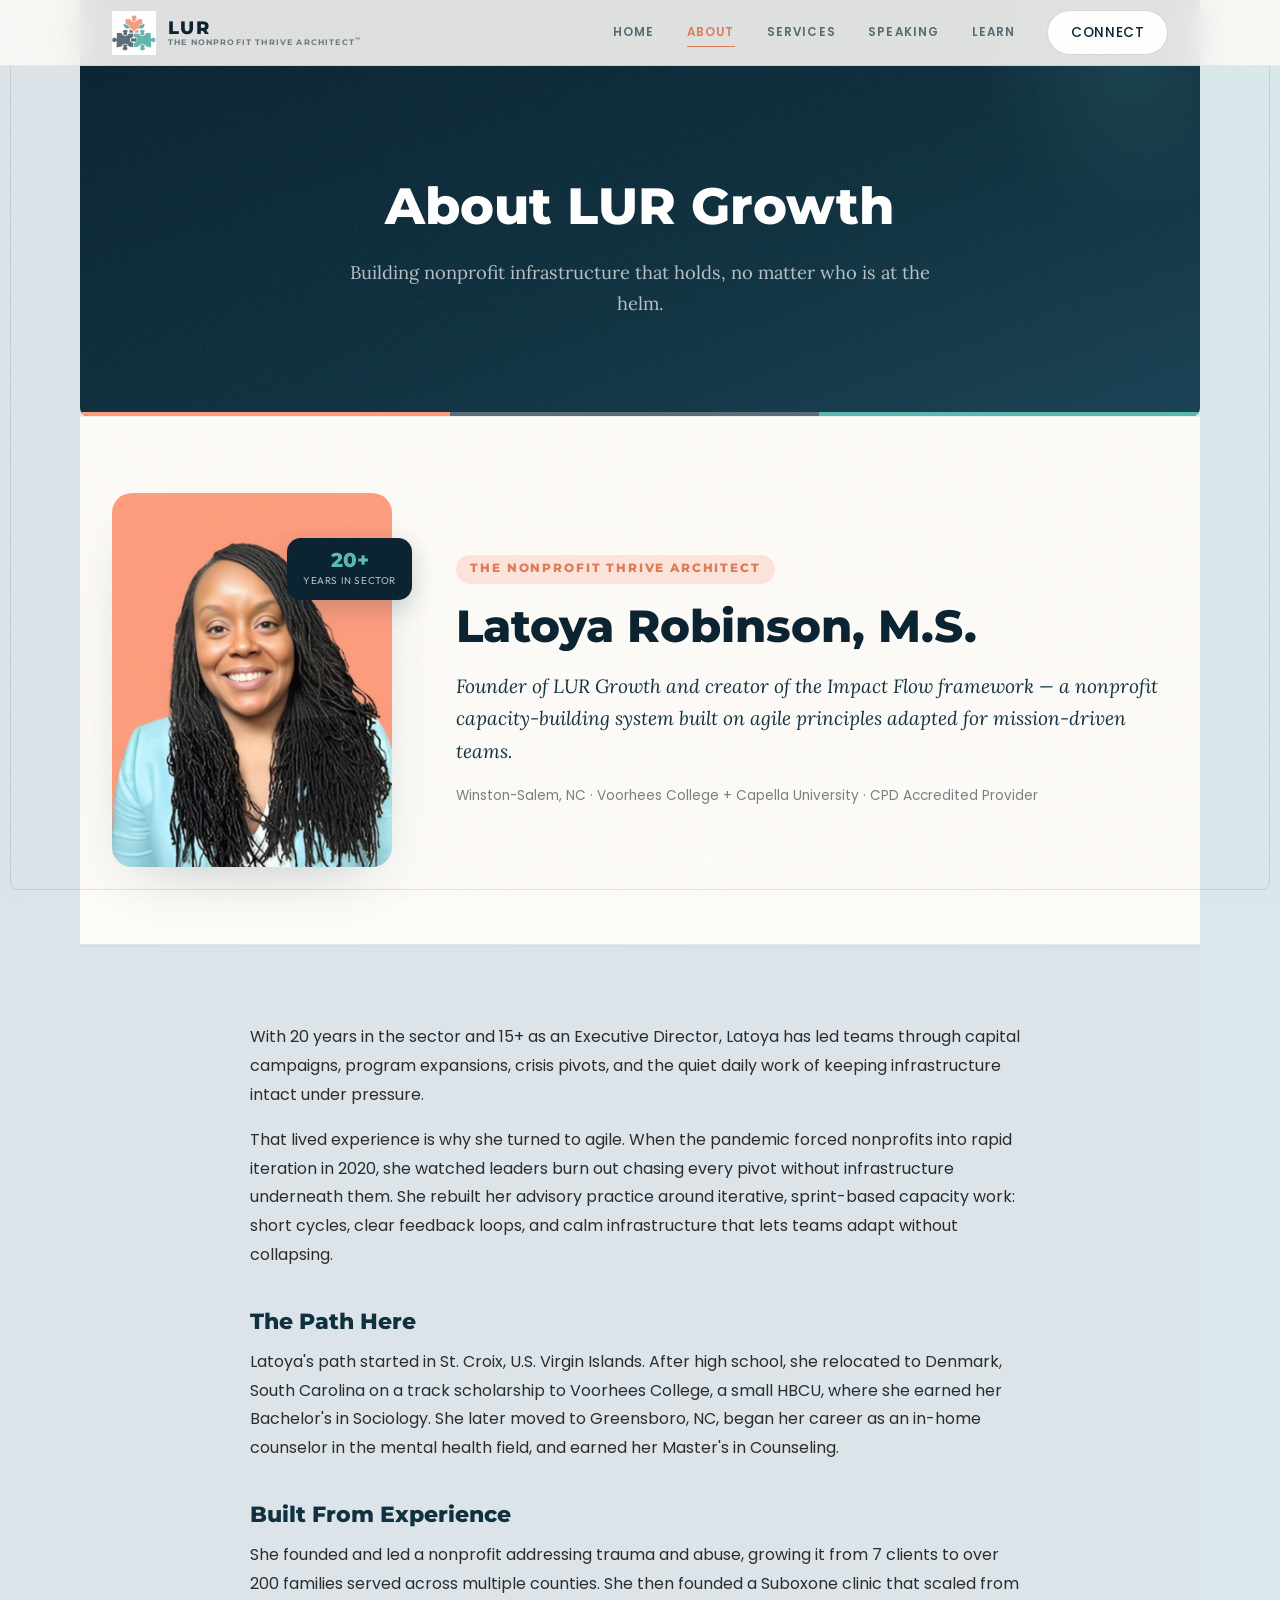
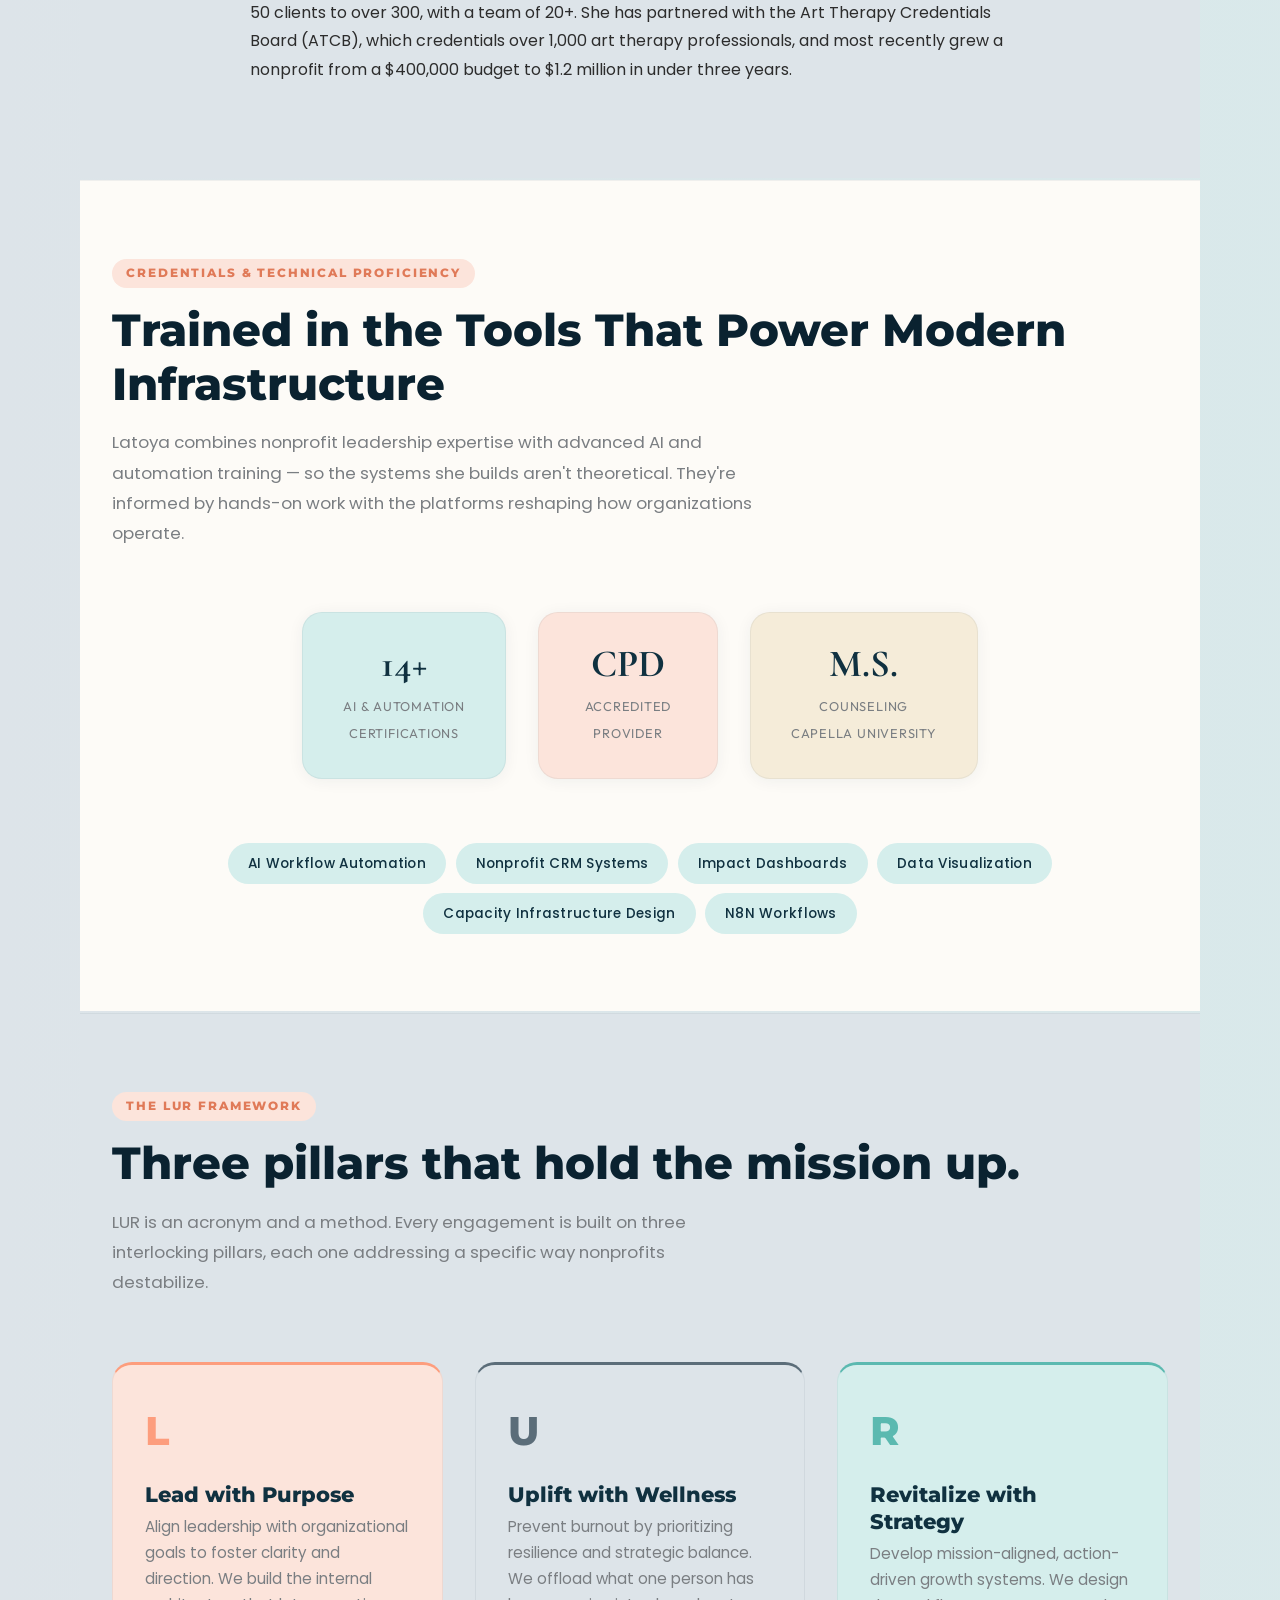
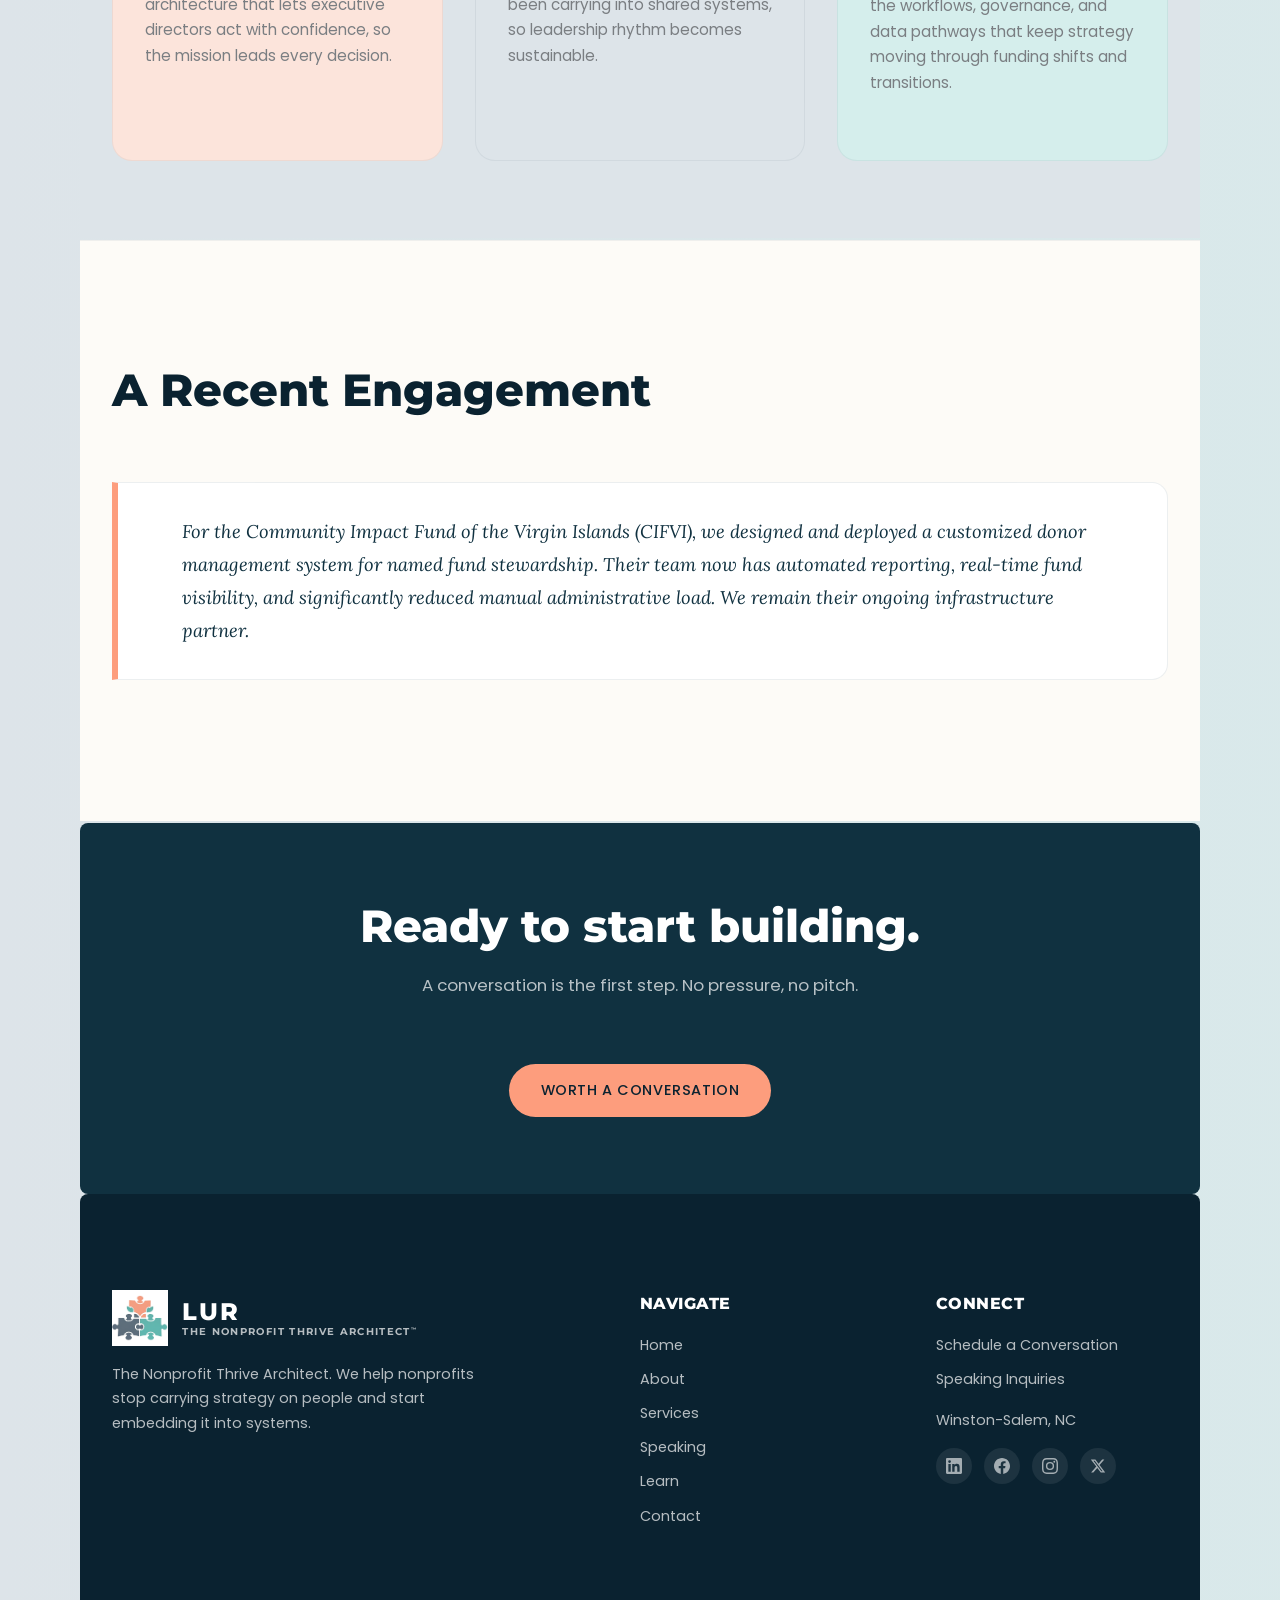
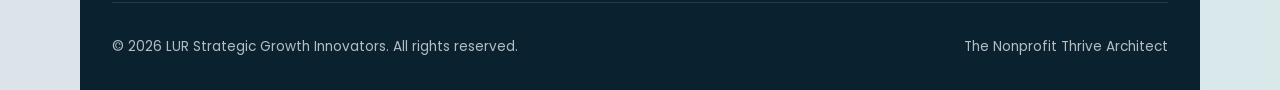
==== about.html @ 2141546c "Full site rebuild: editorial light design system, content updates, SEO, social links - Editorial lig" ====
<!DOCTYPE html>
<html lang="en">
<head>
  <meta charset="UTF-8">
  <meta name="viewport" content="width=device-width, initial-scale=1.0">
  <title>About | LUR Growth | The Nonprofit Thrive Architect</title>
  <meta name="description" content="Meet Latoya Robinson, M.S. — 20+ years in the nonprofit sector, founder of LUR Growth, creator of the Impact Flow framework. Nonprofit capacity building consultant in Winston-Salem, NC.">
  <meta name="keywords" content="Latoya Robinson, nonprofit consultant Winston-Salem NC, nonprofit capacity building, nonprofit leadership advisory, regenerative nonprofit leadership, Impact Flow framework, nonprofit executive director consultant">
  <meta property="og:title" content="About LUR Growth | Latoya Robinson">
  <meta property="og:description" content="Meet Latoya Robinson, M.S. — 20+ years in the nonprofit sector, founder of LUR Growth, creator of the Impact Flow framework. Nonprofit capacity building consultant in Winston-Salem, NC.">
  <meta property="og:type" content="website">
  <meta property="og:url" content="https://lurgrowth.com/about.html">
  <meta name="twitter:card" content="summary_large_image">
  <meta name="twitter:title" content="About LUR Growth | Latoya Robinson">
  <meta name="twitter:description" content="Meet Latoya Robinson, M.S. — 20+ years in the nonprofit sector, founder of LUR Growth, creator of the Impact Flow framework. Nonprofit capacity building consultant in Winston-Salem, NC.">
  <link rel="canonical" href="https://lurgrowth.com/about.html">
  <link rel="stylesheet" href="css/styles.css">

  <script type="application/ld+json">
  {
    "@context": "https://schema.org",
    "@type": "Person",
    "name": "Latoya Robinson",
    "jobTitle": "Founder and Principal Consultant",
    "worksFor": {
      "@type": "Organization",
      "name": "LUR Growth"
    },
    "address": {
      "@type": "PostalAddress",
      "addressLocality": "Winston-Salem",
      "addressRegion": "NC",
      "addressCountry": "US"
    },
    "description": "Nonprofit strategic advisor with 20 years in the sector and 15+ as Executive Director. Creator of the Impact Flow framework for agile nonprofit capacity building."
  }
  </script>
</head>
<body>
  <div class="grain" aria-hidden="true"></div>

  <!-- Navigation -->
  <nav class="nav scrolled" role="navigation" aria-label="Main navigation">
    <div class="nav__inner">
      <a href="index.html" class="nav__logo" aria-label="LUR Strategic Growth Innovators Home">
        <img src="assets/lur-icon.png" alt="" class="nav__logo-icon">
        <span class="nav__logo-wordmark">
          <span class="nav__logo-lur">LUR</span>
          <span class="nav__logo-tagline">The Nonprofit Thrive Architect<sup>™</sup></span>
        </span>
      </a>
      <div class="nav__links" id="navLinks">
        <a href="index.html" class="nav__link">Home</a>
        <a href="about.html" class="nav__link active">About</a>
        <a href="services.html" class="nav__link">Services</a>
        <a href="speaking.html" class="nav__link">Speaking</a>
        <a href="courses.html" class="nav__link">Learn</a>
        <a href="contact.html" class="nav__cta">Connect</a>
      </div>
      <button class="nav__toggle" id="navToggle" aria-label="Toggle navigation menu" aria-expanded="false">
        <span></span>
        <span></span>
        <span></span>
      </button>
    </div>
  </nav>

  <!-- Page Header -->
  <header class="page-header">
    <h1 class="page-header__title">About LUR Growth</h1>
    <p class="page-header__subtitle">Building nonprofit infrastructure that holds, no matter who is at the helm.</p>
  </header>

  <!-- About Intro -->
  <section class="section section--cream">
    <div class="section__inner">
      <div class="about-intro reveal">
        <div class="about-intro__portrait">
          <figure class="about__portrait">
            <img src="assets/latoya-headshot.jpg" alt="Latoya Robinson, Founder of LUR Strategic Growth Innovators">
          </figure>
          <div class="portrait-badge portrait-badge--top-right">
            <span class="portrait-badge__number">20+</span>
            <span class="portrait-badge__label">Years in Sector</span>
          </div>
        </div>
        <div class="about-intro__text">
          <p class="section__tag">The Nonprofit Thrive Architect</p>
          <h2 class="section__title">Latoya Robinson, M.S.</h2>
          <p class="about-intro__lead">Founder of LUR Growth and creator of the Impact Flow framework — a nonprofit capacity-building system built on agile principles adapted for mission-driven teams.</p>
          <p style="font-size: 0.85rem; color: var(--warm-gray); margin-top: var(--space-sm);">Winston-Salem, NC &middot; Voorhees College + Capella University &middot; CPD Accredited Provider</p>
        </div>
      </div>
    </div>
  </section>

  <!-- Bio -->
  <section class="section section--cream-dark">
    <div class="section__inner">
      <div class="about-bio reveal" style="max-width: 780px;">
        <div class="about__text">
          <p>With 20 years in the sector and 15+ as an Executive Director, Latoya has led teams through capital campaigns, program expansions, crisis pivots, and the quiet daily work of keeping infrastructure intact under pressure.</p>
          <p>That lived experience is why she turned to agile. When the pandemic forced nonprofits into rapid iteration in 2020, she watched leaders burn out chasing every pivot without infrastructure underneath them. She rebuilt her advisory practice around iterative, sprint-based capacity work: short cycles, clear feedback loops, and calm infrastructure that lets teams adapt without collapsing.</p>

          <h3>The Path Here</h3>
          <p>Latoya's path started in St. Croix, U.S. Virgin Islands. After high school, she relocated to Denmark, South Carolina on a track scholarship to Voorhees College, a small HBCU, where she earned her Bachelor's in Sociology. She later moved to Greensboro, NC, began her career as an in-home counselor in the mental health field, and earned her Master's in Counseling.</p>

          <h3>Built From Experience</h3>
          <p>She founded and led a nonprofit addressing trauma and abuse, growing it from 7 clients to over 200 families served across multiple counties. She then founded a Suboxone clinic that scaled from 50 clients to over 300, with a team of 20+. She has partnered with the Art Therapy Credentials Board (ATCB), which credentials over 1,000 art therapy professionals, and most recently grew a nonprofit from a $400,000 budget to $1.2 million in under three years.</p>
        </div>
      </div>
    </div>
  </section>

  <!-- Credentials & Technical Proficiency -->
  <section class="section section--cream">
    <div class="section__inner">
      <p class="section__tag reveal">Credentials & Technical Proficiency</p>
      <h2 class="section__title reveal">Trained in the Tools That Power Modern Infrastructure</h2>
      <p class="section__subtitle reveal">Latoya combines nonprofit leadership expertise with advanced AI and automation training — so the systems she builds aren't theoretical. They're informed by hands-on work with the platforms reshaping how organizations operate.</p>

      <div class="credentials-summary stagger">
        <div class="credential-highlight">
          <span class="credential-highlight__number">14+</span>
          <span class="credential-highlight__label">AI & Automation<br>Certifications</span>
        </div>
        <div class="credential-highlight">
          <span class="credential-highlight__number">CPD</span>
          <span class="credential-highlight__label">Accredited<br>Provider</span>
        </div>
        <div class="credential-highlight">
          <span class="credential-highlight__number">M.S.</span>
          <span class="credential-highlight__label">Counseling<br>Capella University</span>
        </div>
      </div>

      <div class="tech-skills stagger" style="margin-top: var(--space-lg);">
        <span class="tech-skill">AI Workflow Automation</span>
        <span class="tech-skill">Nonprofit CRM Systems</span>
        <span class="tech-skill">Impact Dashboards</span>
        <span class="tech-skill">Data Visualization</span>
        <span class="tech-skill">Capacity Infrastructure Design</span>
        <span class="tech-skill">N8N Workflows</span>
      </div>
    </div>
  </section>

  <!-- The LUR Framework -->
  <section class="section section--cream-dark">
    <div class="section__inner">
      <p class="section__tag reveal">The LUR Framework</p>
      <h2 class="section__title reveal">Three pillars that hold the mission up.</h2>
      <p class="section__subtitle reveal">LUR is an acronym and a method. Every engagement is built on three interlocking pillars, each one addressing a specific way nonprofits destabilize.</p>
      <div class="services-grid stagger">
        <div class="service-card" style="border-top: 3px solid var(--coral);">
          <div class="service-card__number" style="color: var(--coral);">L</div>
          <h3 class="service-card__title">Lead with Purpose</h3>
          <p class="service-card__description">Align leadership with organizational goals to foster clarity and direction. We build the internal architecture that lets executive directors act with confidence, so the mission leads every decision.</p>
        </div>
        <div class="service-card" style="border-top: 3px solid var(--slate);">
          <div class="service-card__number" style="color: var(--slate);">U</div>
          <h3 class="service-card__title">Uplift with Wellness</h3>
          <p class="service-card__description">Prevent burnout by prioritizing resilience and strategic balance. We offload what one person has been carrying into shared systems, so leadership rhythm becomes sustainable.</p>
        </div>
        <div class="service-card" style="border-top: 3px solid var(--teal);">
          <div class="service-card__number" style="color: var(--teal);">R</div>
          <h3 class="service-card__title">Revitalize with Strategy</h3>
          <p class="service-card__description">Develop mission-aligned, action-driven growth systems. We design the workflows, governance, and data pathways that keep strategy moving through funding shifts and transitions.</p>
        </div>
      </div>
    </div>
  </section>

  <!-- Proof Point -->
  <section class="section section--cream">
    <div class="section__inner">
      <p class="section__tag reveal">In Practice</p>
      <h2 class="section__title reveal">A Recent Engagement</h2>
      <div class="proof reveal">
        <p class="proof__text">For the Community Impact Fund of the Virgin Islands (CIFVI), we designed and deployed a customized donor management system for named fund stewardship. Their team now has automated reporting, real-time fund visibility, and significantly reduced manual administrative load. We remain their ongoing infrastructure partner.</p>
      </div>
    </div>
  </section>

  <!-- CTA -->
  <section class="section section--navy" style="text-align: center;">
    <div class="section__inner">
      <h2 class="section__title reveal" style="color: var(--white);">Ready to start building.</h2>
      <p class="section__subtitle reveal" style="margin-left: auto; margin-right: auto;">A conversation is the first step. No pressure, no pitch.</p>
      <a href="contact.html" class="btn btn--primary reveal">Worth a Conversation</a>
    </div>
  </section>

  <!-- Footer -->
  <footer class="footer" role="contentinfo">
    <div class="footer__inner">
      <div>
        <div class="footer__brand-lockup">
          <img src="assets/lur-icon.png" alt="" class="footer__brand-icon">
          <div>
            <p class="footer__brand">LUR</p>
            <p class="footer__brand-tagline">The Nonprofit Thrive Architect<sup>™</sup></p>
          </div>
        </div>
        <p class="footer__description">The Nonprofit Thrive Architect. We help nonprofits stop carrying strategy on people and start embedding it into systems.</p>
      </div>
      <div>
        <p class="footer__heading">Navigate</p>
        <a href="index.html" class="footer__link">Home</a>
        <a href="about.html" class="footer__link">About</a>
        <a href="services.html" class="footer__link">Services</a>
        <a href="speaking.html" class="footer__link">Speaking</a>
        <a href="courses.html" class="footer__link">Learn</a>
        <a href="contact.html" class="footer__link">Contact</a>
      </div>
      <div>
        <p class="footer__heading">Connect</p>
        <a href="contact.html" class="footer__link">Schedule a Conversation</a>
        <a href="speaking.html" class="footer__link">Speaking Inquiries</a>
        <p class="footer__link" style="margin-top: var(--space-sm);">Winston-Salem, NC</p>
        <div class="footer__social">
          <a href="https://www.linkedin.com/company/lurgrowth" target="_blank" rel="noopener" class="footer__social-link" aria-label="LinkedIn">
            <svg viewBox="0 0 24 24" fill="currentColor"><path d="M20.447 20.452h-3.554v-5.569c0-1.328-.027-3.037-1.852-3.037-1.853 0-2.136 1.445-2.136 2.939v5.667H9.351V9h3.414v1.561h.046c.477-.9 1.637-1.85 3.37-1.85 3.601 0 4.267 2.37 4.267 5.455v6.286zM5.337 7.433a2.062 2.062 0 01-2.063-2.065 2.064 2.064 0 112.063 2.065zm1.782 13.019H3.555V9h3.564v11.452zM22.225 0H1.771C.792 0 0 .774 0 1.729v20.542C0 23.227.792 24 1.771 24h20.451C23.2 24 24 23.227 24 22.271V1.729C24 .774 23.2 0 22.222 0h.003z"/></svg>
          </a>
          <a href="https://www.facebook.com/LURGrowth/" target="_blank" rel="noopener" class="footer__social-link" aria-label="Facebook">
            <svg viewBox="0 0 24 24" fill="currentColor"><path d="M24 12.073c0-6.627-5.373-12-12-12s-12 5.373-12 12c0 5.99 4.388 10.954 10.125 11.854v-8.385H7.078v-3.47h3.047V9.43c0-3.007 1.792-4.669 4.533-4.669 1.312 0 2.686.235 2.686.235v2.953H15.83c-1.491 0-1.956.925-1.956 1.874v2.25h3.328l-.532 3.47h-2.796v8.385C19.612 23.027 24 18.062 24 12.073z"/></svg>
          </a>
          <a href="https://www.instagram.com/lurgrowth/" target="_blank" rel="noopener" class="footer__social-link" aria-label="Instagram">
            <svg viewBox="0 0 24 24" fill="currentColor"><path d="M12 2.163c3.204 0 3.584.012 4.85.07 3.252.148 4.771 1.691 4.919 4.919.058 1.265.069 1.645.069 4.849 0 3.205-.012 3.584-.069 4.849-.149 3.225-1.664 4.771-4.919 4.919-1.266.058-1.644.07-4.85.07-3.204 0-3.584-.012-4.849-.07-3.26-.149-4.771-1.699-4.919-4.92-.058-1.265-.07-1.644-.07-4.849 0-3.204.013-3.583.07-4.849.149-3.227 1.664-4.771 4.919-4.919 1.266-.057 1.645-.069 4.849-.069zM12 0C8.741 0 8.333.014 7.053.072 2.695.272.273 2.69.073 7.052.014 8.333 0 8.741 0 12c0 3.259.014 3.668.072 4.948.2 4.358 2.618 6.78 6.98 6.98C8.333 23.986 8.741 24 12 24c3.259 0 3.668-.014 4.948-.072 4.354-.2 6.782-2.618 6.979-6.98.059-1.28.073-1.689.073-4.948 0-3.259-.014-3.667-.072-4.947-.196-4.354-2.617-6.78-6.979-6.98C15.668.014 15.259 0 12 0zm0 5.838a6.162 6.162 0 100 12.324 6.162 6.162 0 000-12.324zM12 16a4 4 0 110-8 4 4 0 010 8zm6.406-11.845a1.44 1.44 0 100 2.881 1.44 1.44 0 000-2.881z"/></svg>
          </a>
          <a href="https://x.com/ThriveArchLR" target="_blank" rel="noopener" class="footer__social-link" aria-label="X (Twitter)">
            <svg viewBox="0 0 24 24" fill="currentColor"><path d="M18.244 2.25h3.308l-7.227 8.26 8.502 11.24H16.17l-5.214-6.817L4.99 21.75H1.68l7.73-8.835L1.254 2.25H8.08l4.713 6.231zm-1.161 17.52h1.833L7.084 4.126H5.117z"/></svg>
          </a>
        </div>
      </div>
    </div>
    <div class="footer__bottom">
      <p>&copy; 2026 LUR Strategic Growth Innovators. All rights reserved.</p>
      <p>The Nonprofit Thrive Architect</p>
    </div>
  </footer>

  <script src="js/main.js" defer></script>
</body>
</html>
---- css/styles.css ----
@import url('https://fonts.googleapis.com/css2?family=Cormorant+Garamond:ital,wght@0,400;0,500;0,600;0,700;1,400;1,500;1,600&family=Outfit:wght@300;400;500;600;700&family=Montserrat:wght@400;700;800&family=Poppins:wght@300;400;500;600&family=Lora:ital@1&display=swap');
@import 'variables.css';
@import 'reset.css';

/* ========================================
   NAVIGATION
   ======================================== */

.nav {
  position: fixed;
  top: 0;
  left: 0;
  right: 0;
  height: var(--nav-height);
  z-index: 1000;
  transition: background-color var(--transition-base), box-shadow var(--transition-base);
}

.nav.scrolled {
  background-color: rgba(16, 49, 64, 0.92);
  box-shadow: var(--shadow-md);
  backdrop-filter: blur(12px);
  -webkit-backdrop-filter: blur(12px);
  border-bottom: 1px solid rgba(255, 255, 255, 0.06);
}

.nav__inner {
  max-width: var(--max-width);
  margin: 0 auto;
  padding: 0 var(--space-md);
  height: 100%;
  display: flex;
  align-items: center;
  justify-content: space-between;
}

.nav__logo {
  display: flex;
  align-items: center;
  gap: 0.75rem;
  text-decoration: none;
}

.nav__logo-icon {
  width: 44px;
  height: 44px;
  flex-shrink: 0;
  object-fit: contain;
}

.nav__logo-wordmark {
  display: flex;
  flex-direction: column;
  line-height: 1;
  font-family: var(--font-heading);
}

.nav__logo-lur {
  font-size: 1.1rem;
  font-weight: 800;
  color: var(--white);
  letter-spacing: 0.08em;
  margin-bottom: 2px;
}

.nav__logo-tagline {
  font-size: 0.52rem;
  font-weight: 700;
  color: rgba(255, 255, 255, 0.75);
  letter-spacing: 0.14em;
  text-transform: uppercase;
}

.nav__logo-tagline em {
  color: var(--teal);
  font-style: normal;
}

.nav__logo-tagline sup {
  font-size: 0.55em;
  vertical-align: super;
  line-height: 0;
}

.footer__brand-tagline sup {
  font-size: 0.55em;
  vertical-align: super;
  line-height: 0;
}

/* Scrolled nav: keep contrast on blurred dark background */
.nav.scrolled .nav__logo-lur {
  color: var(--white);
}

@media (max-width: 600px) {
  .nav__logo-wordmark {
    display: none;
  }
  .nav__logo-icon {
    width: 38px;
    height: 38px;
  }
}

.nav__links {
  display: flex;
  gap: var(--space-md);
  align-items: center;
}

.nav__link {
  font-size: 0.9rem;
  font-weight: 400;
  color: rgba(255, 255, 255, 0.85);
  letter-spacing: 0.03em;
  text-transform: uppercase;
  transition: color var(--transition-base);
  position: relative;
}

.nav__link::after {
  content: '';
  position: absolute;
  bottom: -4px;
  left: 0;
  width: 0;
  height: 1px;
  background-color: var(--coral);
  transition: width var(--transition-base);
}

.nav__link:hover,
.nav__link.active {
  color: var(--coral);
}

.nav__link:hover::after,
.nav__link.active::after {
  width: 100%;
}

.nav__cta {
  padding: 0.6rem 1.4rem;
  border: 1px solid var(--coral);
  color: var(--coral);
  font-size: 0.85rem;
  font-weight: 500;
  letter-spacing: 0.05em;
  text-transform: uppercase;
  transition: all var(--transition-base);
  border-radius: 50px;
}

.nav__cta:hover {
  background-color: var(--coral);
  color: var(--navy-dark);
}

.nav__toggle {
  display: none;
  flex-direction: column;
  gap: 5px;
  padding: 4px;
}

.nav__toggle span {
  display: block;
  width: 24px;
  height: 2px;
  background-color: var(--white);
  transition: all var(--transition-base);
}

/* ========================================
   HERO SECTION
   ======================================== */

.hero {
  position: relative;
  min-height: 100vh;
  display: flex;
  align-items: center;
  background-color: var(--navy-dark);
  overflow: hidden;
}

.hero__canvas {
  position: absolute;
  top: 0;
  left: 0;
  width: 100%;
  height: 100%;
  z-index: 1;
}

.hero__overlay {
  position: absolute;
  top: 0;
  left: 0;
  width: 100%;
  height: 100%;
  background: linear-gradient(
    to right,
    rgba(10, 34, 48, 0.95) 0%,
    rgba(10, 34, 48, 0.92) 35%,
    rgba(16, 49, 64, 0.7) 60%,
    rgba(16, 49, 64, 0.3) 80%,
    rgba(16, 49, 64, 0.15) 100%
  );
  z-index: 2;
}

.hero__content {
  position: relative;
  z-index: 3;
  max-width: var(--max-width);
  margin: 0 auto;
  padding: var(--space-2xl) var(--space-md);
  display: grid;
  grid-template-columns: 1fr 1fr;
  align-items: center;
  min-height: 100vh;
}

.hero__text {
  max-width: 560px;
}

.hero__puzzle-space {
  display: flex;
  align-items: center;
  justify-content: center;
  position: relative;
}

.puzzle-assembly {
  position: relative;
  width: 100%;
  max-width: 440px;
  aspect-ratio: 1.2 / 1;
}

.puzzle-piece {
  position: absolute;
  filter: drop-shadow(0 8px 24px rgba(0, 0, 0, 0.2));
  transition: filter 0.3s ease;
}

.puzzle-piece svg {
  width: 100%;
  height: 100%;
}

.puzzle-piece--l {
  top: -5%;
  left: 12%;
  width: 55%;
  z-index: 3;
}

.puzzle-piece--u {
  bottom: -2%;
  left: -5%;
  width: 62%;
  z-index: 2;
}

.puzzle-piece--r {
  bottom: -2%;
  right: -5%;
  width: 58%;
  z-index: 1;
}

.puzzle-leaves {
  position: absolute;
  top: 0;
  left: 0;
  width: 100%;
  height: 100%;
  pointer-events: none;
  z-index: 4;
}

.puzzle-leaves-svg {
  width: 100%;
  height: 100%;
}

@keyframes puzzleFloat {
  0%, 100% { transform: translateY(0); }
  50% { transform: translateY(-8px); }
}

.puzzle-assembly {
  animation: puzzleFloat 5s ease-in-out infinite;
}

.hero__tag {
  font-family: var(--font-accent);
  font-size: 1.1rem;
  color: var(--coral);
  letter-spacing: 0.08em;
  margin-bottom: var(--space-sm);
}

.hero__title {
  font-family: var(--font-heading);
  font-size: clamp(2.4rem, 5vw, 3.6rem);
  font-weight: 800;
  color: var(--white);
  line-height: 1.15;
  max-width: 540px;
  margin-bottom: var(--space-md);
}

.hero__description {
  font-size: 1.1rem;
  color: rgba(255, 255, 255, 0.8);
  max-width: 480px;
  line-height: 1.8;
  margin-bottom: var(--space-lg);
}

.hero__actions {
  display: flex;
  gap: var(--space-sm);
  flex-wrap: wrap;
}

/* ========================================
   TRI-COLOR ACCENT BAR
   ======================================== */

.accent-bar {
  display: flex;
  height: 4px;
  width: 100%;
  max-width: 1120px;
  margin: 0 auto;
}

.accent-bar__segment {
  flex: 1;
  transition: flex var(--transition-slow);
}

.accent-bar__segment--coral {
  background-color: var(--coral);
}

.accent-bar__segment--slate {
  background-color: var(--slate);
}

.accent-bar__segment--teal {
  background-color: var(--teal);
}

.btn {
  display: inline-flex;
  align-items: center;
  gap: 0.5rem;
  padding: 0.9rem 2rem;
  font-size: 0.9rem;
  font-weight: 500;
  letter-spacing: 0.04em;
  text-transform: uppercase;
  transition: all var(--transition-base);
  position: relative;
  overflow: hidden;
  border-radius: 50px;
}

.btn--primary {
  background-color: var(--coral);
  color: var(--navy-dark);
}

.btn--primary:hover {
  background-color: var(--coral-light);
  transform: translateY(-2px);
  box-shadow: 0 6px 20px rgba(253, 157, 125, 0.3);
}

.btn--outline {
  border: 1px solid rgba(255, 255, 255, 0.4);
  color: var(--white);
}

.btn--outline:hover {
  border-color: var(--coral);
  color: var(--coral);
}

.btn--dark {
  background-color: var(--navy);
  color: var(--white);
}

.btn--dark:hover {
  background-color: var(--navy-light);
  transform: translateY(-2px);
  box-shadow: var(--shadow-md);
}

/* ========================================
   GRAIN TEXTURE OVERLAY
   ======================================== */

.grain {
  position: fixed;
  top: 0;
  left: 0;
  width: 100%;
  height: 100%;
  pointer-events: none;
  z-index: 9999;
  opacity: 0.03;
  background-image: url("data:image/svg+xml,%3Csvg viewBox='0 0 256 256' xmlns='http://www.w3.org/2000/svg'%3E%3Cfilter id='noise'%3E%3CfeTurbulence type='fractalNoise' baseFrequency='0.9' numOctaves='4' stitchTiles='stitch'/%3E%3C/filter%3E%3Crect width='100%25' height='100%25' filter='url(%23noise)'/%3E%3C/svg%3E");
}

/* ========================================
   SECTIONS (General)
   ======================================== */

.section {
  padding: var(--space-2xl) var(--space-md);
}

.section--navy {
  background-color: var(--navy);
  color: var(--white);
}

.section--cream {
  background-color: var(--cream);
}

.section--cream-dark {
  background-color: var(--cream-dark);
}

.section__inner {
  max-width: var(--max-width);
  margin: 0 auto;
}

.section__tag {
  font-family: var(--font-accent);
  font-size: 1rem;
  color: var(--coral);
  letter-spacing: 0.08em;
  text-transform: uppercase;
  margin-bottom: var(--space-xs);
}

.section__title {
  font-family: var(--font-heading);
  font-size: clamp(1.8rem, 3.5vw, 2.8rem);
  font-weight: 800;
  line-height: 1.2;
  margin-bottom: var(--space-sm);
}

.section__subtitle {
  font-size: 1.05rem;
  color: var(--warm-gray);
  max-width: 640px;
  line-height: 1.8;
  margin-bottom: var(--space-lg);
}

.section--navy .section__subtitle {
  color: rgba(255, 255, 255, 0.7);
}

/* ========================================
   POSITIONING STATEMENT
   ======================================== */

.positioning {
  padding: var(--space-xl) var(--space-md);
  background-color: var(--cream-dark);
  text-align: center;
}

.positioning__text {
  font-family: var(--font-accent);
  font-size: clamp(1.2rem, 2.2vw, 1.6rem);
  color: var(--navy);
  max-width: 900px;
  margin: 0 auto;
  line-height: 1.7;
  font-style: italic;
}

.positioning__line {
  width: 60px;
  height: 2px;
  background-color: var(--coral);
  margin: var(--space-md) auto 0;
}

/* ========================================
   SERVICE CARDS
   ======================================== */

.services-grid {
  display: grid;
  grid-template-columns: repeat(3, 1fr);
  gap: var(--space-md);
  margin-top: var(--space-md);
}

.service-card {
  background-color: var(--white);
  padding: var(--space-md) var(--space-md) var(--space-lg);
  border: 1px solid rgba(16, 49, 64, 0.06);
  border-radius: 20px;
  transition: all var(--transition-slow);
  transform-style: preserve-3d;
  perspective: 1000px;
}

.service-card:hover {
  transform: translateY(-8px);
  box-shadow: var(--shadow-lift);
  border-color: var(--coral);
}

.service-card__number {
  font-family: var(--font-heading);
  font-size: 2.5rem;
  font-weight: 800;
  color: var(--cream-dark);
  margin-bottom: var(--space-sm);
  transition: color var(--transition-base);
}

.service-card:hover .service-card__number {
  color: var(--coral-light);
}

.section--navy .service-card {
  background-color: rgba(16, 49, 64, 0.5);
  border: 1px solid rgba(255, 255, 255, 0.08);
  backdrop-filter: blur(8px);
  -webkit-backdrop-filter: blur(8px);
}

.section--navy .service-card:hover {
  border-color: rgba(255, 255, 255, 0.15);
  box-shadow: 0 12px 48px rgba(0, 0, 0, 0.2);
}

.section--navy .service-card__title {
  color: var(--white);
}

.section--navy .service-card__description {
  color: rgba(255, 255, 255, 0.7);
}

.service-card__title {
  font-family: var(--font-heading);
  font-size: 1.3rem;
  font-weight: 800;
  color: var(--navy);
  margin-bottom: 0.4rem;
  line-height: 1.3;
}

.service-card__phase {
  font-family: var(--font-accent);
  font-size: 0.95rem;
  color: var(--teal-dark);
  margin-bottom: var(--space-sm);
}

.service-card__description {
  font-size: 0.95rem;
  color: var(--warm-gray);
  line-height: 1.7;
}

/* ========================================
   PROOF POINT
   ======================================== */

.proof {
  border-left: 3px solid var(--coral);
  padding: var(--space-md) var(--space-lg);
  margin: var(--space-lg) 0;
  background-color: rgba(253, 157, 125, 0.04);
  border-radius: 0 16px 16px 0;
}

.proof__text {
  font-family: var(--font-accent);
  font-size: 1.15rem;
  color: var(--navy);
  line-height: 1.8;
  font-style: italic;
}

/* ========================================
   TESTIMONIALS
   ======================================== */

.testimonials-grid {
  display: grid;
  grid-template-columns: repeat(auto-fit, minmax(320px, 1fr));
  gap: var(--space-md);
}

.testimonial-card {
  background-color: rgba(16, 49, 64, 0.4);
  padding: var(--space-md);
  border: 1px solid rgba(255, 255, 255, 0.08);
  position: relative;
  backdrop-filter: blur(8px);
  -webkit-backdrop-filter: blur(8px);
  transition: all var(--transition-base);
}

.testimonial-card:hover {
  border-color: rgba(255, 255, 255, 0.15);
  transform: translateY(-4px);
}

.testimonial-card::before {
  content: '\201C';
  font-family: var(--font-heading);
  font-size: 4rem;
  color: rgba(253, 157, 125, 0.3);
  position: absolute;
  top: 10px;
  left: 20px;
  line-height: 1;
}

.testimonial-card__quote {
  font-family: var(--font-accent);
  font-style: italic;
  font-size: 0.95rem;
  color: rgba(255, 255, 255, 0.85);
  line-height: 1.7;
  margin-bottom: var(--space-sm);
  padding-top: var(--space-md);
}

.testimonial-card__author {
  font-weight: 600;
  font-size: 0.9rem;
  color: var(--white);
}

.testimonial-card__org {
  font-size: 0.85rem;
  color: rgba(255, 255, 255, 0.5);
}

/* ========================================
   BRAND PULL QUOTE (Lora italic, signature phrase)
   ======================================== */

.pull-quote {
  background-color: var(--cream-warm);
  padding: var(--space-xl) var(--space-md);
  text-align: center;
}

.pull-quote__inner {
  max-width: 780px;
  margin: 0 auto;
  position: relative;
}

.pull-quote__mark {
  font-family: var(--font-accent);
  font-style: italic;
  font-size: 5rem;
  line-height: 0.8;
  color: var(--coral-soft-deep);
  display: block;
  margin-bottom: -0.6rem;
}

.pull-quote__text {
  font-family: var(--font-accent);
  font-style: italic;
  font-size: clamp(1.4rem, 2.8vw, 2rem);
  line-height: 1.5;
  color: var(--navy-dark);
  margin-bottom: var(--space-sm);
}

.pull-quote__sub {
  font-family: var(--font-accent);
  font-style: italic;
  font-size: 1.05rem;
  color: var(--warm-gray);
  line-height: 1.6;
}

.pull-quote__divider {
  width: 48px;
  height: 2px;
  background-color: var(--coral);
  margin: var(--space-md) auto 0;
}

/* ========================================
   TRUSTED BY — LOGO CAROUSEL (infinite scroll marquee)
   ======================================== */

.logo-carousel {
  position: relative;
  overflow: hidden;
  padding: var(--space-lg) 0;
  background-color: var(--cream-warm);
  mask-image: linear-gradient(to right, transparent 0%, black 8%, black 92%, transparent 100%);
  -webkit-mask-image: linear-gradient(to right, transparent 0%, black 8%, black 92%, transparent 100%);
}

.logo-carousel__track {
  display: flex;
  gap: var(--space-lg);
  width: max-content;
  animation: logo-scroll 45s linear infinite;
  align-items: center;
}

.logo-carousel:hover .logo-carousel__track {
  animation-play-state: paused;
}

.logo-carousel__item {
  flex-shrink: 0;
  height: 70px;
  min-width: 180px;
  display: flex;
  align-items: center;
  justify-content: center;
  padding: 0 var(--space-sm);
  opacity: 0.7;
  filter: grayscale(20%);
  transition: opacity var(--transition-base), filter var(--transition-base);
}

.logo-carousel__item:hover {
  opacity: 1;
  filter: grayscale(0);
}

.logo-carousel__item img {
  max-height: 70px;
  max-width: 200px;
  width: auto;
  height: auto;
  object-fit: contain;
}

/* Fallback text mark when logo file is missing */
.logo-carousel__placeholder {
  display: inline-flex;
  flex-direction: column;
  align-items: center;
  justify-content: center;
  gap: 0.2rem;
  padding: 0.8rem 1.2rem;
  border: 1px dashed rgba(16, 49, 64, 0.2);
  border-radius: 8px;
  font-family: var(--font-heading);
}

.logo-carousel__placeholder-mark {
  font-size: 1.3rem;
  font-weight: 800;
  color: var(--navy-dark);
  letter-spacing: 0.04em;
}

.logo-carousel__placeholder-label {
  font-size: 0.62rem;
  font-weight: 500;
  color: var(--warm-gray);
  letter-spacing: 0.08em;
  text-transform: uppercase;
  max-width: 160px;
  text-align: center;
  line-height: 1.3;
}

@keyframes logo-scroll {
  from { transform: translateX(0); }
  to { transform: translateX(-50%); }
}

@media (prefers-reduced-motion: reduce) {
  .logo-carousel__track {
    animation: none;
    flex-wrap: wrap;
    justify-content: center;
  }
}

.logo-carousel__heading {
  text-align: center;
  margin-bottom: var(--space-md);
}

.logo-carousel__tag {
  font-family: var(--font-accent);
  font-size: 1rem;
  color: var(--coral-dark);
  letter-spacing: 0.08em;
  text-transform: uppercase;
  margin-bottom: var(--space-xs);
}

.logo-carousel__title {
  font-family: var(--font-heading);
  font-size: clamp(1.4rem, 2.5vw, 1.8rem);
  font-weight: 800;
  color: var(--navy-dark);
  line-height: 1.3;
}

/* ========================================
   TRUSTED BY (legacy static grid, kept for inner pages)
   ======================================== */

.trusted-by__grid {
  display: grid;
  grid-template-columns: repeat(auto-fit, minmax(220px, 1fr));
  gap: var(--space-md);
  margin-top: var(--space-lg);
  margin-bottom: var(--space-md);
}

.trusted-by__item {
  display: flex;
  flex-direction: column;
  align-items: center;
  justify-content: center;
  gap: 0.6rem;
  padding: var(--space-md) var(--space-sm);
  background-color: rgba(255, 255, 255, 0.03);
  border: 1px solid rgba(255, 255, 255, 0.08);
  transition: all var(--transition-base);
  text-align: center;
  min-height: 140px;
}

.trusted-by__item:hover {
  transform: translateY(-4px);
  border-color: var(--coral);
  background-color: rgba(253, 157, 125, 0.06);
}

.trusted-by__mark {
  font-family: var(--font-heading);
  font-size: 2rem;
  font-weight: 800;
  color: var(--white);
  letter-spacing: 0.04em;
  transition: color var(--transition-base);
}

.trusted-by__item:hover .trusted-by__mark {
  color: var(--coral);
}

.trusted-by__name {
  font-size: 0.85rem;
  color: rgba(255, 255, 255, 0.6);
  line-height: 1.4;
  max-width: 220px;
}

.trusted-by__note {
  margin-top: var(--space-sm);
  font-size: 0.8rem;
  color: rgba(255, 255, 255, 0.45);
  font-style: italic;
}

.trusted-by__note code {
  background-color: rgba(255, 255, 255, 0.08);
  padding: 0.1rem 0.4rem;
  border-radius: 2px;
  font-size: 0.78rem;
  color: var(--coral-light);
  font-style: normal;
}

/* ========================================
   SPEAKING PAGE
   ======================================== */

.engagement {
  padding: var(--space-md) 0;
  border-bottom: 1px solid rgba(16, 49, 64, 0.08);
}

.engagement:last-child {
  border-bottom: none;
}

.engagement__date {
  font-family: var(--font-accent);
  font-size: 0.95rem;
  color: var(--teal-dark);
  margin-bottom: 0.3rem;
}

.engagement__title {
  font-family: var(--font-heading);
  font-size: 1.3rem;
  font-weight: 800;
  color: var(--navy);
  margin-bottom: 0.3rem;
}

.engagement__venue {
  font-size: 0.9rem;
  color: var(--warm-gray);
  margin-bottom: var(--space-xs);
}

.engagement__description {
  font-size: 0.95rem;
  color: var(--charcoal);
  line-height: 1.7;
  max-width: 700px;
}

.engagement--upcoming {
  padding: var(--space-md);
  border-left: 4px solid var(--coral);
  border-radius: 0 16px 16px 0;
  background: var(--white);
  box-shadow: 0 2px 16px rgba(16, 49, 64, 0.06);
}

.topics-grid {
  display: grid;
  grid-template-columns: repeat(auto-fit, minmax(280px, 1fr));
  gap: var(--space-sm);
  margin-top: var(--space-md);
}

.topic-item {
  padding: var(--space-sm) var(--space-md);
  background-color: var(--white);
  border: 1px solid rgba(16, 49, 64, 0.06);
  font-size: 0.95rem;
  color: var(--navy);
  transition: all var(--transition-base);
}

.topic-item:hover {
  border-color: var(--coral);
  transform: translateY(-2px);
  box-shadow: var(--shadow-sm);
}

/* ========================================
   CONTACT / FORM
   ======================================== */

.contact-grid {
  display: grid;
  grid-template-columns: 1fr 1fr;
  gap: var(--space-lg);
  align-items: start;
}

.form__group {
  margin-bottom: var(--space-sm);
}

.form__label {
  display: block;
  font-size: 0.85rem;
  font-weight: 500;
  color: var(--navy);
  letter-spacing: 0.03em;
  text-transform: uppercase;
  margin-bottom: 0.4rem;
}

.form__input,
.form__textarea,
.form__select {
  width: 100%;
  padding: 0.8rem 1.25rem;
  border: 1px solid rgba(16, 49, 64, 0.12);
  border-radius: 12px;
  background-color: var(--white);
  font-size: 0.95rem;
  transition: border-color var(--transition-base);
}

.form__input:focus,
.form__textarea:focus,
.form__select:focus {
  outline: none;
  border-color: var(--coral);
}

.form__textarea {
  min-height: 140px;
  resize: vertical;
}

/* ========================================
   FOOTER
   ======================================== */

.footer {
  background-color: var(--navy-dark);
  color: rgba(255, 255, 255, 0.7);
  padding: var(--space-xl) var(--space-md) var(--space-md);
}

.footer__inner {
  max-width: var(--max-width);
  margin: 0 auto;
  display: grid;
  grid-template-columns: 2fr 1fr 1fr;
  gap: var(--space-lg);
}

.footer__brand-lockup {
  display: flex;
  align-items: center;
  gap: 0.9rem;
  margin-bottom: var(--space-sm);
}

.footer__brand-icon {
  width: 56px;
  height: 56px;
  flex-shrink: 0;
  object-fit: contain;
}

.footer__brand {
  font-family: var(--font-heading);
  font-size: 1.5rem;
  font-weight: 800;
  color: var(--white);
  letter-spacing: 0.08em;
  line-height: 1;
  margin-bottom: 0.2rem;
}

.footer__brand-tagline {
  font-family: var(--font-heading);
  font-size: 0.6rem;
  font-weight: 700;
  color: rgba(255, 255, 255, 0.7);
  letter-spacing: 0.14em;
  text-transform: uppercase;
  line-height: 1;
}

.footer__brand-tagline em {
  color: var(--teal);
  font-style: normal;
}

.footer__description {
  font-size: 0.9rem;
  line-height: 1.7;
  max-width: 380px;
}

.footer__heading {
  font-family: var(--font-heading);
  font-size: 1rem;
  font-weight: 800;
  color: var(--white);
  margin-bottom: var(--space-sm);
  letter-spacing: 0.03em;
  text-transform: uppercase;
}

.footer__link {
  display: block;
  font-size: 0.9rem;
  margin-bottom: 0.6rem;
  transition: color var(--transition-base);
}

.footer__link:hover {
  color: var(--coral);
}

/* Social icons */
.footer__social {
  display: flex;
  gap: 0.75rem;
  margin-top: var(--space-sm);
}

.footer__social-link {
  display: flex;
  align-items: center;
  justify-content: center;
  width: 36px;
  height: 36px;
  border-radius: 50%;
  background: rgba(255, 255, 255, 0.08);
  color: rgba(255, 255, 255, 0.6);
  transition: all 0.3s var(--ease-out);
}

.footer__social-link:hover {
  background: var(--coral);
  color: var(--navy-dark);
  transform: translateY(-2px);
}

.footer__social-link svg {
  width: 16px;
  height: 16px;
}

.footer__bottom {
  max-width: var(--max-width);
  margin: var(--space-lg) auto 0;
  padding-top: var(--space-md);
  border-top: 1px solid rgba(255, 255, 255, 0.1);
  display: flex;
  justify-content: space-between;
  align-items: center;
  font-size: 0.85rem;
}

/* ========================================
   SCROLL ANIMATIONS (progressive enhancement safe)
   Default state is VISIBLE. JS adds .js-animate-enabled to <html>
   to opt-in to the fade-in animation. Prevents blank pages on JS failure.
   ======================================== */

.reveal,
.reveal-left,
.reveal-right {
  opacity: 1;
  transform: none;
  transition: opacity 0.8s var(--ease-out), transform 0.8s var(--ease-out);
}

.js-animate-enabled .reveal {
  opacity: 0;
  transform: translateY(40px);
}

.js-animate-enabled .reveal-left {
  opacity: 0;
  transform: translateX(-40px);
}

.js-animate-enabled .reveal-right {
  opacity: 0;
  transform: translateX(40px);
}

.js-animate-enabled .reveal.visible,
.js-animate-enabled .reveal-left.visible,
.js-animate-enabled .reveal-right.visible {
  opacity: 1;
  transform: none;
}

.stagger > * {
  opacity: 1;
  transform: none;
  transition: opacity 0.6s var(--ease-out), transform 0.6s var(--ease-out);
}

.js-animate-enabled .stagger > * {
  opacity: 0;
  transform: translateY(30px);
}

.stagger.visible > *:nth-child(1) { transition-delay: 0s; }
.stagger.visible > *:nth-child(2) { transition-delay: 0.1s; }
.stagger.visible > *:nth-child(3) { transition-delay: 0.2s; }
.stagger.visible > *:nth-child(4) { transition-delay: 0.3s; }
.stagger.visible > *:nth-child(5) { transition-delay: 0.4s; }
.stagger.visible > *:nth-child(6) { transition-delay: 0.5s; }

.stagger.visible > * {
  opacity: 1;
  transform: translateY(0);
}

/* ========================================
   PAGE HEADER (inner pages)
   ======================================== */

.page-header {
  background-color: var(--navy);
  padding: calc(var(--nav-height) + var(--space-xl)) var(--space-md) var(--space-xl);
  text-align: center;
}

.page-header__title {
  font-family: var(--font-heading);
  font-size: clamp(2rem, 4vw, 3.2rem);
  font-weight: 800;
  color: var(--white);
  margin-bottom: var(--space-xs);
}

.page-header__subtitle {
  font-family: var(--font-accent);
  font-size: 1.15rem;
  color: rgba(255, 255, 255, 0.7);
  max-width: 600px;
  margin: 0 auto;
  line-height: 1.7;
}

/* ========================================
   ABOUT PAGE
   ======================================== */

.about-grid {
  display: grid;
  grid-template-columns: 1fr 1.2fr;
  gap: var(--space-lg);
  align-items: center;
}

.about__image-placeholder {
  aspect-ratio: 4/5;
  background: linear-gradient(135deg, var(--navy-light), var(--navy));
  display: flex;
  align-items: center;
  justify-content: center;
  color: var(--coral);
  font-family: var(--font-accent);
  font-size: 1.2rem;
}

.about__portrait {
  margin: 0;
  position: relative;
  max-width: 420px;
}

.about__portrait img {
  width: 100%;
  aspect-ratio: 1 / 1;
  object-fit: cover;
  border-radius: 20px;
  background-color: var(--coral-soft);
  box-shadow: 0 24px 60px -30px rgba(16, 49, 64, 0.3);
  display: block;
}

.about__portrait figcaption {
  margin-top: var(--space-sm);
  font-family: var(--font-heading);
  font-weight: 800;
  color: var(--navy-dark);
  font-size: 0.95rem;
  letter-spacing: 0.03em;
  text-align: center;
}

.about__portrait::before {
  content: '';
  position: absolute;
  top: -14px;
  left: -14px;
  width: 32px;
  height: 32px;
  background-color: var(--teal-soft-deep);
  border-radius: 50%;
  z-index: -1;
}

.about__portrait::after {
  content: '';
  position: absolute;
  bottom: 34px;
  right: -16px;
  width: 26px;
  height: 26px;
  background-color: var(--coral-soft-deep);
  border-radius: 50%;
  z-index: -1;
}

.about__text h3 {
  font-family: var(--font-heading);
  font-size: 1.4rem;
  font-weight: 800;
  color: var(--navy);
  margin-top: var(--space-md);
  margin-bottom: var(--space-xs);
}

.about__text p {
  font-size: 1rem;
  color: var(--charcoal);
  line-height: 1.8;
  margin-bottom: var(--space-sm);
}

/* ========================================
   RESPONSIVE
   ======================================== */

@media (max-width: 968px) {
  .nav__links {
    display: none;
    position: fixed;
    top: var(--nav-height);
    left: 0;
    right: 0;
    bottom: 0;
    background-color: var(--navy-dark);
    flex-direction: column;
    padding: var(--space-lg);
    gap: var(--space-md);
    align-items: flex-start;
  }

  .nav__links.open {
    display: flex;
  }

  .nav__toggle {
    display: flex;
  }

  .nav__toggle.open span:nth-child(1) {
    transform: rotate(45deg) translate(5px, 5px);
  }

  .nav__toggle.open span:nth-child(2) {
    opacity: 0;
  }

  .nav__toggle.open span:nth-child(3) {
    transform: rotate(-45deg) translate(5px, -5px);
  }

  .services-grid {
    grid-template-columns: 1fr;
  }
  .about-grid {
    grid-template-columns: 1fr;
  }

  .contact-grid {
    grid-template-columns: 1fr;
  }

  .footer__inner {
    grid-template-columns: 1fr;
    gap: var(--space-md);
  }

  .about-grid {
    grid-template-columns: 1fr;
  }

  .hero__content {
    grid-template-columns: 1fr;
    min-height: auto;
  }

  .hero__puzzle-space {
    justify-content: center;
    margin-top: var(--space-md);
  }

  .puzzle-assembly {
    max-width: 300px;
  }

  .hero__title {
    font-size: clamp(2rem, 5vw, 3rem);
  }

  .hero__overlay {
    background: linear-gradient(
      135deg,
      rgba(10, 34, 48, 0.93) 0%,
      rgba(16, 49, 64, 0.85) 50%,
      rgba(10, 34, 48, 0.8) 100%
    );
  }
}

@media (max-width: 600px) {
  .section {
    padding: var(--space-lg) var(--space-sm);
  }

  .hero__content {
    padding: var(--space-xl) var(--space-sm);
  }

  .testimonials-grid {
    grid-template-columns: 1fr;
  }

  .footer__bottom {
    flex-direction: column;
    gap: var(--space-xs);
    text-align: center;
  }
}

/* ============================================================
   LIGHT HERO + PASTEL HOMEPAGE (David Laid–inspired, LUR palette)
   ============================================================ */

/* Light hero override: applied via `hero--light` modifier on homepage only */
.hero--light {
  background-color: var(--cream-warm);
  min-height: auto;
  padding-top: calc(var(--nav-height) + var(--space-xl));
  padding-bottom: var(--space-xl);
}

.hero--light .hero__canvas,
.hero--light .hero__overlay {
  display: none;
}

.hero--light .hero__content {
  min-height: auto;
  padding-top: var(--space-lg);
  padding-bottom: var(--space-lg);
  gap: var(--space-lg);
}

.hero--light .hero__tag {
  color: var(--coral-dark);
  font-family: var(--font-accent);
  font-size: 1rem;
  letter-spacing: 0.12em;
  text-transform: uppercase;
  font-style: normal;
}

.hero--light .hero__title {
  color: var(--navy-dark);
  font-size: clamp(2.8rem, 6.5vw, 5rem);
  line-height: 1.05;
  letter-spacing: -0.01em;
  max-width: 100%;
}

.hero--light .hero__title em {
  font-style: italic;
  font-family: var(--font-accent);
  font-weight: 400;
  color: var(--coral-dark);
}

.hero--light .hero__description {
  color: var(--warm-gray);
  font-size: 1.05rem;
  max-width: 520px;
}

.hero--light .btn--primary {
  background-color: var(--navy-dark);
  color: var(--white);
}

.hero--light .btn--primary:hover {
  background-color: var(--coral-dark);
  color: var(--white);
  box-shadow: 0 6px 20px rgba(224, 122, 88, 0.25);
}

.hero--light .btn--outline {
  border: 1px solid var(--navy-dark);
  color: var(--navy-dark);
}

.hero--light .btn--outline:hover {
  background-color: var(--navy-dark);
  color: var(--white);
  border-color: var(--navy-dark);
}

/* Hero video (replaces static puzzle SVG on homepage) */
.hero__video {
  width: 100%;
  max-width: 460px;
  aspect-ratio: 1 / 1;
  object-fit: cover;
  background-color: var(--white);
  border: 1px solid rgba(16, 49, 64, 0.08);
  border-radius: 20px;
  box-shadow: 0 24px 60px -30px rgba(16, 49, 64, 0.25);
  display: block;
  margin: 0 auto;
}

.hero--light .hero__puzzle-space {
  display: flex;
  align-items: center;
  justify-content: center;
  position: relative;
}

.hero--light .hero__puzzle-space::before {
  content: '';
  position: absolute;
  top: -12px;
  left: calc(50% - 210px);
  width: 36px;
  height: 36px;
  background-color: var(--teal-soft-deep);
  border-radius: 50%;
  z-index: -1;
}

.hero--light .hero__puzzle-space::after {
  content: '';
  position: absolute;
  bottom: -14px;
  right: calc(50% - 210px);
  width: 28px;
  height: 28px;
  background-color: var(--coral-soft-deep);
  border-radius: 50%;
  z-index: -1;
}

/* Puzzle frame (legacy, kept for other pages that still use the static puzzle) */
.hero--light .puzzle-assembly {
  background-color: var(--white);
  border: 1px solid rgba(16, 49, 64, 0.08);
  border-radius: 20px;
  padding: var(--space-md);
  box-shadow: 0 24px 60px -30px rgba(16, 49, 64, 0.25);
  aspect-ratio: 1 / 1;
  max-width: 420px;
}

.hero--light .puzzle-assembly::before {
  content: '';
  position: absolute;
  top: -12px;
  left: -12px;
  width: 36px;
  height: 36px;
  background-color: var(--teal-soft-deep);
  border-radius: 50%;
  z-index: -1;
}

.hero--light .puzzle-assembly::after {
  content: '';
  position: absolute;
  bottom: -14px;
  right: -10px;
  width: 28px;
  height: 28px;
  background-color: var(--coral-soft-deep);
  border-radius: 50%;
  z-index: -1;
}

/* ---------- Stat Row ---------- */

.stat-row {
  background-color: var(--cream-warm);
  padding: 0 var(--space-md) var(--space-xl);
}

.stat-row__inner {
  max-width: var(--max-width);
  margin: 0 auto;
  display: grid;
  grid-template-columns: repeat(3, 1fr);
  gap: var(--space-md);
  padding: var(--space-lg) var(--space-md);
  background-color: var(--white);
  border: 1px solid rgba(16, 49, 64, 0.06);
  border-radius: 16px;
  box-shadow: 0 12px 40px -20px rgba(16, 49, 64, 0.12);
}

.stat {
  text-align: center;
  padding: 0 var(--space-sm);
  border-right: 1px solid rgba(16, 49, 64, 0.06);
}

.stat:last-child {
  border-right: none;
}

.stat__number {
  font-family: var(--font-heading);
  font-size: clamp(2.6rem, 5vw, 3.8rem);
  font-weight: 800;
  color: var(--navy-dark);
  line-height: 1;
  letter-spacing: -0.02em;
  display: block;
  margin-bottom: 0.4rem;
}

.stat__number-suffix {
  color: var(--coral-dark);
}

.stat__label {
  font-size: 0.85rem;
  color: var(--warm-gray);
  letter-spacing: 0.04em;
  line-height: 1.4;
}

@media (max-width: 720px) {
  .stat-row__inner {
    grid-template-columns: 1fr;
    gap: var(--space-sm);
  }
  .stat {
    border-right: none;
    border-bottom: 1px solid rgba(16, 49, 64, 0.06);
    padding-bottom: var(--space-sm);
  }
  .stat:last-child {
    border-bottom: none;
    padding-bottom: 0;
  }
}

/* ---------- Section surfaces (light mode) ---------- */

.section--cream-warm {
  background-color: var(--cream-warm);
}

/* ---------- Numbered Pillar Cards (01 / 02 / 03 with tab pips) ---------- */

.pillars {
  display: grid;
  grid-template-columns: repeat(3, 1fr);
  gap: var(--space-md);
  margin-top: var(--space-lg);
}

.pillar-card {
  background-color: var(--slate-soft);
  border-radius: 14px;
  padding: var(--space-md);
  min-height: 340px;
  display: flex;
  flex-direction: column;
  justify-content: space-between;
  position: relative;
  transition: transform var(--transition-base), box-shadow var(--transition-base);
}

.pillar-card:hover {
  transform: translateY(-6px);
  box-shadow: 0 20px 48px -24px rgba(16, 49, 64, 0.25);
}

.pillar-card--l { background-color: var(--coral-soft); }
.pillar-card--u { background-color: var(--slate-soft); }
.pillar-card--r { background-color: var(--teal-soft); }

.pillar-card__pips {
  display: flex;
  gap: 0.5rem;
  margin-bottom: var(--space-md);
}

.pillar-card__pip {
  width: 28px;
  height: 28px;
  border-radius: 50%;
  background-color: rgba(16, 49, 64, 0.08);
  display: flex;
  align-items: center;
  justify-content: center;
  font-family: var(--font-heading);
  font-size: 0.7rem;
  font-weight: 700;
  color: rgba(16, 49, 64, 0.5);
}

.pillar-card__pip--active {
  background-color: var(--navy-dark);
  color: var(--white);
}

.pillar-card--l .pillar-card__pip--active { background-color: var(--coral-dark); }
.pillar-card--u .pillar-card__pip--active { background-color: var(--slate-dark); }
.pillar-card--r .pillar-card__pip--active { background-color: var(--teal-dark); }

.pillar-card__phase {
  font-family: var(--font-accent);
  font-size: 0.9rem;
  color: rgba(16, 49, 64, 0.6);
  margin-bottom: 0.5rem;
}

.pillar-card__title {
  font-family: var(--font-heading);
  font-size: 1.6rem;
  font-weight: 800;
  color: var(--navy-dark);
  line-height: 1.15;
  margin-bottom: var(--space-sm);
}

.pillar-card__description {
  font-size: 0.95rem;
  color: rgba(16, 49, 64, 0.72);
  line-height: 1.7;
}

@media (max-width: 960px) {
  .pillars {
    grid-template-columns: 1fr;
  }
  .pillar-card {
    min-height: auto;
  }
}

/* ---------- Why LUR Growth (icon-led pastel cards) ---------- */

.why-lur {
  display: grid;
  grid-template-columns: repeat(4, 1fr);
  gap: var(--space-sm);
  margin-top: var(--space-lg);
}

.why-card {
  background-color: var(--coral-soft);
  border-radius: 14px;
  padding: var(--space-md) var(--space-sm);
  text-align: center;
  min-height: 240px;
  display: flex;
  flex-direction: column;
  align-items: center;
  justify-content: flex-start;
  gap: 0.9rem;
  transition: transform var(--transition-base);
}

.why-card:hover {
  transform: translateY(-4px);
}

.why-card:nth-child(1) { background-color: var(--coral-soft); }
.why-card:nth-child(2) { background-color: var(--teal-soft); }
.why-card:nth-child(3) { background-color: var(--slate-soft); }
.why-card:nth-child(4) { background-color: var(--sand-soft); }

.why-card__icon {
  width: 52px;
  height: 52px;
  display: flex;
  align-items: center;
  justify-content: center;
  background-color: var(--white);
  border-radius: 50%;
  box-shadow: 0 4px 12px rgba(16, 49, 64, 0.08);
}

.why-card__icon svg {
  width: 26px;
  height: 26px;
  stroke: var(--navy-dark);
  stroke-width: 1.8;
  fill: none;
  stroke-linecap: round;
  stroke-linejoin: round;
}

.why-card__title {
  font-family: var(--font-heading);
  font-size: 1.05rem;
  font-weight: 800;
  color: var(--navy-dark);
  line-height: 1.3;
  max-width: 180px;
}

.why-card__description {
  font-size: 0.85rem;
  color: rgba(16, 49, 64, 0.7);
  line-height: 1.55;
  max-width: 200px;
}

@media (max-width: 960px) {
  .why-lur {
    grid-template-columns: repeat(2, 1fr);
  }
}

@media (max-width: 520px) {
  .why-lur {
    grid-template-columns: 1fr;
  }
}

/* ---------- Light-mode section title color ---------- */

.section--cream-warm .section__title,
.section--cream-warm .positioning__text {
  color: var(--navy-dark);
}

/* ============================================================
   HOMEPAGE 2.0 — Forest Green, Rose, Gold Palette
   ============================================================ */

/* ---------- Shared Section Eyebrow / Title ---------- */

.hp-section-eyebrow {
  font-family: var(--font-body-alt);
  font-size: 0.8rem;
  font-weight: 600;
  text-transform: uppercase;
  letter-spacing: 0.14em;
  color: var(--coral);
  margin-bottom: var(--space-xs);
}

.hp-section-title {
  font-family: var(--font-display);
  font-size: clamp(2rem, 4vw, 3rem);
  font-weight: 600;
  color: var(--navy-dark);
  line-height: 1.2;
  margin-bottom: var(--space-sm);
}

.hp-section-sub {
  font-family: var(--font-body-alt);
  font-size: 1.05rem;
  color: var(--warm-gray);
  max-width: 640px;
  line-height: 1.8;
  margin-bottom: var(--space-lg);
}

/* ---------- 2. HERO ---------- */

.hp-hero {
  background: linear-gradient(160deg, var(--navy-dark) 0%, var(--navy) 60%, var(--navy-light) 100%);
  padding: calc(var(--nav-height) + var(--space-xl)) var(--space-md) var(--space-xl);
  position: relative;
  overflow: hidden;
}

.hp-hero::before {
  content: '';
  position: absolute;
  top: -200px;
  right: -200px;
  width: 600px;
  height: 600px;
  background: radial-gradient(circle, rgba(122, 191, 170, 0.08) 0%, transparent 70%);
  border-radius: 50%;
}

.hp-hero__grid {
  max-width: var(--max-width);
  margin: 0 auto;
  display: grid;
  grid-template-columns: 1.1fr 0.9fr;
  gap: var(--space-lg);
  align-items: center;
}

.hp-hero__eyebrow {
  display: flex;
  align-items: center;
  gap: 0.75rem;
  font-family: var(--font-body-alt);
  font-size: 0.78rem;
  font-weight: 600;
  text-transform: uppercase;
  letter-spacing: 0.14em;
  color: var(--teal);
  margin-bottom: var(--space-md);
}

.hp-hero__eyebrow-line {
  display: inline-block;
  width: 32px;
  height: 2px;
  background-color: var(--teal);
}

.hp-hero__title {
  font-family: var(--font-display);
  font-size: clamp(2.6rem, 5.5vw, 4rem);
  line-height: 1.1;
  color: var(--white);
  margin-bottom: var(--space-md);
}

.hp-hero__title em {
  font-style: italic;
  font-weight: 400;
  color: rgba(255, 255, 255, 0.7);
  display: block;
  font-size: 0.6em;
  margin-bottom: 0.2em;
}

.hp-hero__title strong {
  font-weight: 700;
}

.hp-hero__body {
  font-family: var(--font-body-alt);
  font-size: 1rem;
  color: rgba(255, 255, 255, 0.6);
  max-width: 480px;
  line-height: 1.8;
  margin-bottom: var(--space-lg);
}

.hp-hero__actions {
  display: flex;
  gap: var(--space-sm);
  flex-wrap: wrap;
  margin-bottom: var(--space-lg);
}

.btn--rose {
  background-color: var(--rose);
  color: var(--navy-dark);
  font-weight: 600;
}

.btn--rose:hover {
  background-color: var(--rose-light);
  transform: translateY(-2px);
  box-shadow: 0 6px 20px rgba(232, 146, 124, 0.3);
}

.btn--outline-white {
  border: 1px solid rgba(255, 255, 255, 0.3);
  color: var(--white);
}

.btn--outline-white:hover {
  border-color: var(--white);
  background-color: rgba(255, 255, 255, 0.08);
}

.btn--white {
  background-color: var(--white);
  color: var(--navy-dark);
  font-weight: 600;
}

.btn--white:hover {
  transform: translateY(-2px);
  box-shadow: 0 8px 24px rgba(0, 0, 0, 0.15);
}

.hp-hero__trust {
  display: flex;
  align-items: center;
  gap: 0.75rem;
  flex-wrap: wrap;
  font-family: var(--font-body-alt);
  font-size: 0.72rem;
  color: rgba(255, 255, 255, 0.4);
  letter-spacing: 0.04em;
}

.hp-hero__trust-dot {
  width: 3px;
  height: 3px;
  border-radius: 50%;
  background: rgba(255, 255, 255, 0.3);
}

/* Hero Visual + Floating Card */

.hp-hero__visual {
  position: relative;
  display: flex;
  justify-content: center;
}

.hp-hero__video-wrap {
  position: relative;
  max-width: 420px;
}

.hp-hero__video-wrap .hero__video {
  width: 100%;
  max-width: 420px;
  aspect-ratio: 1 / 1;
  object-fit: cover;
  background-color: transparent;
  border: none;
  border-radius: 20px;
  box-shadow: 0 24px 60px -20px rgba(0, 0, 0, 0.4);
  display: block;
}

.capacity-card {
  position: absolute;
  bottom: -20px;
  right: -60px;
  width: 260px;
  background: rgba(15, 38, 31, 0.85);
  backdrop-filter: blur(16px);
  -webkit-backdrop-filter: blur(16px);
  border: 1px solid rgba(122, 191, 170, 0.15);
  border-radius: 20px;
  padding: 1.25rem;
  animation: cardFloat 4s ease-in-out infinite;
}

@keyframes cardFloat {
  0%, 100% { transform: translateY(0); }
  50% { transform: translateY(-8px); }
}

.capacity-card__title {
  font-family: var(--font-body-alt);
  font-size: 0.7rem;
  font-weight: 600;
  text-transform: uppercase;
  letter-spacing: 0.1em;
  color: var(--teal);
  margin-bottom: 0.75rem;
}

.capacity-card__metric { margin-bottom: 0.6rem; }
.capacity-card__metric:last-child { margin-bottom: 0; }

.capacity-card__row {
  display: flex;
  justify-content: space-between;
  align-items: baseline;
  margin-bottom: 0.3rem;
}

.capacity-card__label {
  font-family: var(--font-body-alt);
  font-size: 0.72rem;
  color: rgba(255, 255, 255, 0.6);
}

.capacity-card__score {
  font-family: var(--font-body-alt);
  font-size: 0.8rem;
  font-weight: 700;
  color: var(--white);
}

.capacity-card__score small {
  font-weight: 400;
  color: rgba(255, 255, 255, 0.4);
  font-size: 0.65rem;
}

.capacity-card__bar {
  height: 4px;
  background: rgba(255, 255, 255, 0.08);
  border-radius: 4px;
  overflow: hidden;
}

.capacity-card__fill {
  height: 100%;
  border-radius: 4px;
  width: 0;
  transition: width 1.4s cubic-bezier(0.22, 1, 0.36, 1);
}

.capacity-card__fill--green { background: var(--teal); }
.capacity-card__fill--rose { background: var(--rose); }
.capacity-card__fill--gold { background: var(--gold); }
.capacity-card__fill--teal { background: var(--teal); }

/* ---------- 3. CREDIBILITY STRIP (infinite marquee) ---------- */

.credibility-strip {
  background: var(--white);
  padding: var(--space-sm) 0 var(--space-md);
  border-bottom: 1px solid rgba(16, 49, 64, 0.06);
  overflow: hidden;
  mask-image: linear-gradient(to right, transparent 0%, black 8%, black 92%, transparent 100%);
  -webkit-mask-image: linear-gradient(to right, transparent 0%, black 8%, black 92%, transparent 100%);
}

.credibility-strip__label {
  font-family: var(--font-body-alt);
  font-size: 0.7rem;
  font-weight: 600;
  text-transform: uppercase;
  letter-spacing: 0.1em;
  color: var(--warm-gray);
  text-align: center;
  margin-bottom: var(--space-sm);
}

.credibility-strip__track {
  display: flex;
  gap: var(--space-lg);
  width: max-content;
  animation: credibility-scroll 40s linear infinite;
  align-items: center;
}

.credibility-strip:hover .credibility-strip__track {
  animation-play-state: paused;
}

.credibility-strip__track img {
  height: 48px;
  width: auto;
  max-width: 160px;
  object-fit: contain;
  opacity: 0.65;
  filter: grayscale(10%);
  transition: opacity 0.3s, filter 0.3s;
  flex-shrink: 0;
}

.credibility-strip__track img:hover {
  opacity: 1;
  filter: grayscale(0);
}

@keyframes credibility-scroll {
  from { transform: translateX(0); }
  to { transform: translateX(-50%); }
}

@media (prefers-reduced-motion: reduce) {
  .credibility-strip__track {
    animation: none;
    flex-wrap: wrap;
    justify-content: center;
  }
}

/* ---------- 4. PROBLEM SECTION ---------- */

.hp-problem {
  background: var(--navy-dark);
  padding: var(--space-2xl) var(--space-md);
}

.hp-problem__inner {
  max-width: var(--max-width);
  margin: 0 auto;
}

.hp-problem .hp-section-title {
  color: var(--white);
}

/* Problem section intro paragraph */
.hp-problem__intro {
  font-family: var(--font-body-alt);
  font-size: 1.05rem;
  color: rgba(255, 255, 255, 0.65);
  line-height: 1.8;
  max-width: 800px;
  margin: var(--space-sm) auto var(--space-lg);
  text-align: center;
}

/* Two-column stat layout */
.stat-grid {
  display: grid;
  grid-template-columns: 1.2fr 1fr;
  gap: var(--space-lg);
  margin: var(--space-lg) 0;
}

@media (max-width: 768px) {
  .stat-grid { grid-template-columns: 1fr; }
}

/* Geographic tier grouping */
.stat-tier {
  margin-bottom: 0;
}

.stat-tier__label {
  font-family: var(--font-heading);
  font-size: 0.78rem;
  font-weight: 700;
  text-transform: uppercase;
  letter-spacing: 0.15em;
  color: rgba(255, 255, 255, 0.35);
  margin-bottom: var(--space-sm);
}

.stat-tier__label--highlight {
  color: var(--plum-light);
}

.stat-cards {
  display: flex;
  flex-wrap: wrap;
  gap: var(--space-md);
  justify-content: center;
}

.stat-tier .stat-card {
  max-width: 100%;
  flex-basis: 100%;
  margin-bottom: var(--space-sm);
}

.stat-card {
  background: rgba(255, 255, 255, 0.03);
  border: none;
  border-left: 3px solid rgba(255, 255, 255, 0.1);
  border-radius: 0 14px 14px 0;
  padding: var(--space-sm) var(--space-md);
  text-align: left;
  flex: 1 1 200px;
  max-width: 320px;
  transition: transform 0.3s, border-color 0.3s;
}

.stat-card--wide {
  max-width: 640px;
  flex-basis: 100%;
}

.stat-card:hover {
  transform: translateY(-2px);
}

.stat-card--green { border-left-color: var(--teal); }
.stat-card--rose { border-left-color: var(--rose); }
.stat-card--gold { border-left-color: var(--gold); }
.stat-card--teal { border-left-color: var(--teal); }
.stat-card--plum { border-left-color: var(--plum); }

.stat-card__number {
  font-family: var(--font-display);
  font-size: 2.8rem;
  font-weight: 700;
  line-height: 1;
  display: inline;
}

.stat-card--green .stat-card__number { color: var(--teal); }
.stat-card--rose .stat-card__number { color: var(--rose); }
.stat-card--gold .stat-card__number { color: var(--gold); }
.stat-card--teal .stat-card__number { color: var(--teal); }
.stat-card--plum .stat-card__number { color: var(--plum); }

.stat-card__suffix {
  font-family: var(--font-display);
  font-size: 1.8rem;
  font-weight: 600;
  color: rgba(255, 255, 255, 0.8);
}

.stat-card__context {
  font-family: var(--font-body-alt);
  font-size: 0.85rem;
  color: rgba(255, 255, 255, 0.6);
  line-height: 1.65;
  margin-top: var(--space-xs);
}

.stat-card__source {
  display: block;
  font-family: var(--font-body-alt);
  font-size: 0.68rem;
  color: rgba(255, 255, 255, 0.3);
  margin-top: 0.6rem;
  font-style: normal;
}

@media (max-width: 600px) {
  .stat-card { flex: 1 1 100%; max-width: 100%; }
  .stat-card--wide { max-width: 100%; }
}

.hp-problem__turn {
  max-width: 700px;
  margin: 0 auto;
  text-align: center;
}

.hp-problem__text {
  font-family: var(--font-body-alt);
  font-size: 1.05rem;
  color: rgba(255, 255, 255, 0.7);
  line-height: 1.8;
  margin-bottom: var(--space-md);
}

.hp-problem__quote {
  border-left: 3px solid var(--rose);
  padding: var(--space-sm) var(--space-md);
  margin: var(--space-md) 0;
  text-align: left;
  border-radius: 0 12px 12px 0;
  background: rgba(253, 157, 125, 0.05);
}

.hp-problem__quote p {
  font-family: var(--font-display);
  font-style: italic;
  font-size: 1.3rem;
  color: var(--navy-dark);
  line-height: 1.5;
}

.hp-problem .hp-problem__quote p {
  color: var(--white);
}

/* ---------- 5. HOMEPAGE SERVICE CARDS ---------- */

.hp-services {
  display: grid;
  grid-template-columns: repeat(3, 1fr);
  gap: var(--space-md);
  margin-top: var(--space-md);
}

.hp-service-card {
  background: var(--white);
  border: 1px solid rgba(16, 49, 64, 0.06);
  border-radius: 20px;
  padding: 0;
  overflow: hidden;
  transition: transform 0.4s var(--ease-out), box-shadow 0.4s var(--ease-out);
}

.hp-service-card:hover {
  transform: translateY(-8px);
  box-shadow: var(--shadow-lift);
}

.hp-service-card__bar {
  height: 4px;
  width: 100%;
}

.hp-service-card--green .hp-service-card__bar { background: var(--navy); }
.hp-service-card--rose .hp-service-card__bar { background: var(--rose); }
.hp-service-card--gold .hp-service-card__bar { background: var(--gold); }

.hp-service-card__title {
  font-family: var(--font-display);
  font-size: 1.5rem;
  font-weight: 600;
  color: var(--navy-dark);
  padding: var(--space-md) var(--space-md) 0;
  margin-bottom: var(--space-xs);
}

.hp-service-card__desc {
  font-family: var(--font-body-alt);
  font-size: 0.92rem;
  color: var(--warm-gray);
  line-height: 1.7;
  padding: 0 var(--space-md);
  margin-bottom: var(--space-sm);
}

.hp-service-card__features {
  list-style: none;
  padding: 0 var(--space-md) var(--space-md);
}

.hp-service-card__features li {
  font-family: var(--font-body-alt);
  font-size: 0.82rem;
  color: var(--charcoal);
  padding: 0.4rem 0 0.4rem 1.2rem;
  position: relative;
  border-bottom: 1px solid rgba(16, 49, 64, 0.04);
}

.hp-service-card__features li:last-child { border-bottom: none; }

.hp-service-card--green .hp-service-card__features li::before { content: ''; position: absolute; left: 0; top: 0.7rem; width: 6px; height: 6px; border-radius: 50%; background: var(--navy); }
.hp-service-card--rose .hp-service-card__features li::before { content: ''; position: absolute; left: 0; top: 0.7rem; width: 6px; height: 6px; border-radius: 50%; background: var(--rose); }
.hp-service-card--gold .hp-service-card__features li::before { content: ''; position: absolute; left: 0; top: 0.7rem; width: 6px; height: 6px; border-radius: 50%; background: var(--gold); }

@media (max-width: 960px) {
  .hp-services { grid-template-columns: 1fr; }
}

/* ---------- 6. WHY PARTNER (Accordion) ---------- */

.hp-why {
  background: linear-gradient(160deg, var(--navy-dark) 0%, var(--navy) 100%);
  padding: var(--space-2xl) var(--space-md);
  position: relative;
}

.hp-why__inner {
  max-width: 900px;
  margin: 0 auto;
}

.strength-accordion {
  margin-top: var(--space-lg);
  display: flex;
  flex-direction: column;
  gap: 0.75rem;
}

.strength-card {
  border: 1px solid rgba(255, 255, 255, 0.08);
  border-radius: 16px;
  overflow: hidden;
  transition: border-color 0.3s;
}

.strength-card:first-child { border-radius: 16px; }
.strength-card:last-child { border-radius: 16px; }

.strength-card__header {
  width: 100%;
  display: flex;
  justify-content: space-between;
  align-items: center;
  padding: 1.25rem 1.5rem;
  background: rgba(255, 255, 255, 0.03);
  border: none;
  cursor: pointer;
  text-align: left;
  transition: background 0.3s;
  -webkit-appearance: none;
  appearance: none;
  font: inherit;
  color: inherit;
}

.strength-card__header:hover {
  background: rgba(255, 255, 255, 0.06);
}

.strength-card__title {
  font-family: var(--font-display);
  font-size: 1.1rem;
  font-weight: 600;
  color: var(--white);
  line-height: 1.3;
  flex: 1;
  padding-right: var(--space-sm);
}

.strength-card__icon {
  width: 32px;
  height: 32px;
  border-radius: 50%;
  border: 2px solid rgba(255, 255, 255, 0.4);
  position: relative;
  flex-shrink: 0;
  transition: transform 0.3s, border-color 0.3s, background 0.3s;
}

.strength-card.active .strength-card__icon {
  background: rgba(255, 255, 255, 0.1);
  border-color: rgba(255, 255, 255, 0.6);
}

.strength-card__icon::before,
.strength-card__icon::after {
  content: '';
  position: absolute;
  background: var(--white);
  top: 50%;
  left: 50%;
}

.strength-card__icon::before {
  width: 12px;
  height: 2px;
  transform: translate(-50%, -50%);
}

.strength-card__icon::after {
  width: 2px;
  height: 12px;
  transform: translate(-50%, -50%);
  transition: transform 0.3s, opacity 0.3s;
}

.strength-card.active .strength-card__icon::after {
  transform: translate(-50%, -50%) rotate(90deg);
  opacity: 0;
}

.strength-card--green.active { border-color: var(--teal); }
.strength-card--rose.active { border-color: var(--rose); }
.strength-card--gold.active { border-color: var(--gold); }
.strength-card--teal.active { border-color: var(--teal); }
.strength-card--plum.active { border-color: var(--plum); }

.strength-card__body {
  max-height: 0;
  overflow: hidden;
  transition: max-height 0.4s var(--ease-out), padding 0.4s var(--ease-out);
  padding: 0 1.5rem;
}

.strength-card.active .strength-card__body {
  max-height: 300px;
  padding: 0 1.5rem 1.5rem;
}

.strength-card__body p {
  font-family: var(--font-body-alt);
  font-size: 0.92rem;
  color: rgba(255, 255, 255, 0.6);
  line-height: 1.7;
}

/* ---------- 7. THRIVE FRAMEWORK ---------- */

.hp-framework {
  padding: var(--space-2xl) var(--space-md);
}

/* THRIVE Cards Grid */
.thrive-cards {
  display: grid;
  grid-template-columns: repeat(3, 1fr);
  gap: 1.5rem;
  max-width: 1000px;
  margin: var(--space-xl) auto 0;
  text-align: center;
}

.thrive-card {
  background: var(--white);
  border-radius: 20px;
  padding: 2.5rem 1.5rem 2rem;
  box-shadow: 0 2px 16px rgba(16, 49, 64, 0.06);
  transition: transform 0.4s var(--ease-out), box-shadow 0.4s var(--ease-out);
  position: relative;
  overflow: hidden;
  cursor: default;
}

.thrive-card::before {
  content: '';
  position: absolute;
  top: 0;
  left: 0;
  right: 0;
  height: 4px;
  border-radius: 20px 20px 0 0;
  opacity: 0;
  transition: opacity 0.4s var(--ease-out);
}

.thrive-card:hover {
  transform: translateY(-6px);
  box-shadow: 0 12px 40px rgba(16, 49, 64, 0.12);
}

.thrive-card:hover::before {
  opacity: 1;
}

.thrive-card--t::before { background: var(--navy); }
.thrive-card--h::before { background: var(--teal); }
.thrive-card--r::before { background: var(--rose); }
.thrive-card--i::before { background: var(--gold); }
.thrive-card--v::before { background: var(--plum); }
.thrive-card--e::before { background: var(--teal-dark); }

/* Letter Circle with Pulse */
.thrive-card__letter-wrap {
  width: 72px;
  height: 72px;
  border-radius: 50%;
  display: flex;
  align-items: center;
  justify-content: center;
  margin: 0 auto 1.25rem;
  position: relative;
}

.thrive-card__letter-wrap--navy { background: rgba(16, 49, 64, 0.08); }
.thrive-card__letter-wrap--teal { background: rgba(91, 185, 176, 0.12); }
.thrive-card__letter-wrap--rose { background: rgba(253, 157, 125, 0.12); }
.thrive-card__letter-wrap--gold { background: rgba(212, 168, 67, 0.12); }
.thrive-card__letter-wrap--plum { background: rgba(200, 164, 232, 0.12); }
.thrive-card__letter-wrap--teal-alt { background: rgba(68, 157, 148, 0.12); }

.thrive-card__letter {
  font-family: var(--font-display);
  font-size: 1.8rem;
  font-weight: 700;
  position: relative;
  z-index: 1;
}

.thrive-card--t .thrive-card__letter { color: var(--navy); }
.thrive-card--h .thrive-card__letter { color: var(--teal); }
.thrive-card--r .thrive-card__letter { color: var(--rose-dark); }
.thrive-card--i .thrive-card__letter { color: var(--gold-dark); }
.thrive-card--v .thrive-card__letter { color: var(--plum); }
.thrive-card--e .thrive-card__letter { color: var(--teal-dark); }

/* Animated pulse ring — only animates once section is in view */
.thrive-card__pulse {
  position: absolute;
  top: 0;
  left: 0;
  width: 100%;
  height: 100%;
  border-radius: 50%;
  border: 2px solid currentColor;
  opacity: 0;
  animation: none;
}

.thrive-animate .thrive-card__pulse {
  animation: thrive-pulse 3s ease-out infinite;
}

.thrive-card--t .thrive-card__pulse { color: var(--navy); animation-delay: 0s; }
.thrive-card--h .thrive-card__pulse { color: var(--teal); animation-delay: 0.5s; }
.thrive-card--r .thrive-card__pulse { color: var(--rose); animation-delay: 1s; }
.thrive-card--i .thrive-card__pulse { color: var(--gold); animation-delay: 1.5s; }
.thrive-card--v .thrive-card__pulse { color: var(--plum); animation-delay: 2s; }
.thrive-card--e .thrive-card__pulse { color: var(--teal-dark); animation-delay: 2.5s; }

@keyframes thrive-pulse {
  0% {
    transform: scale(1);
    opacity: 0.5;
  }
  70% {
    transform: scale(1.5);
    opacity: 0;
  }
  100% {
    transform: scale(1.5);
    opacity: 0;
  }
}

/* THRIVE cards use the existing .stagger system for entrance animation */

.thrive-card__title {
  font-family: var(--font-heading);
  font-size: 1.1rem;
  font-weight: 800;
  color: var(--navy-dark);
  margin-bottom: 0.5rem;
  letter-spacing: -0.01em;
}

.thrive-card__desc {
  font-family: var(--font-body-alt);
  font-size: 0.9rem;
  color: var(--warm-gray);
  line-height: 1.65;
}

.thrive-card__step {
  display: inline-block;
  margin-top: 1rem;
  font-family: var(--font-body-alt);
  font-size: 0.72rem;
  font-weight: 600;
  text-transform: uppercase;
  letter-spacing: 0.12em;
  color: var(--warm-gray-light);
}

@media (max-width: 900px) {
  .thrive-cards { grid-template-columns: repeat(2, 1fr); gap: 1.25rem; }
}

@media (max-width: 540px) {
  .thrive-cards { grid-template-columns: 1fr; max-width: 360px; }
  .thrive-card { padding: 2rem 1.25rem 1.5rem; }
}

/* ---------- 10. ABOUT STATS GRID ---------- */

.about-stats {
  display: grid;
  grid-template-columns: repeat(4, 1fr);
  gap: var(--space-sm);
  margin-top: var(--space-md);
  padding: var(--space-md);
  background: var(--cream);
  border-radius: 16px;
}

.about-stat {
  text-align: center;
}

.about-stat__number {
  font-family: var(--font-display);
  font-size: 1.8rem;
  font-weight: 700;
  color: var(--navy-dark);
  display: block;
  line-height: 1.1;
}

.about-stat__label {
  font-family: var(--font-body-alt);
  font-size: 0.72rem;
  color: var(--warm-gray);
  text-transform: uppercase;
  letter-spacing: 0.05em;
  line-height: 1.3;
  margin-top: 0.3rem;
  display: block;
}

@media (max-width: 520px) {
  .about-stats { grid-template-columns: repeat(2, 1fr); }
}

/* ---------- 11. CTA ---------- */

.hp-cta {
  background: linear-gradient(160deg, var(--navy) 0%, var(--navy-dark) 100%);
  padding: var(--space-2xl) var(--space-md);
  text-align: center;
}

.hp-cta__inner {
  max-width: 700px;
  margin: 0 auto;
}

.hp-cta__title {
  font-family: var(--font-display);
  font-size: clamp(2rem, 4vw, 3rem);
  font-weight: 600;
  color: var(--white);
  margin-bottom: var(--space-sm);
}

.hp-cta__sub {
  font-family: var(--font-body-alt);
  font-size: 1.05rem;
  color: rgba(255, 255, 255, 0.6);
  line-height: 1.8;
  margin-bottom: var(--space-lg);
}

/* ---------- Responsive Hero ---------- */

@media (max-width: 968px) {
  .hp-hero__grid {
    grid-template-columns: 1fr;
    text-align: center;
  }
  .hp-hero__text { max-width: 600px; margin: 0 auto; }
  .hp-hero__body { margin-left: auto; margin-right: auto; }
  .hp-hero__actions { justify-content: center; }
  .hp-hero__trust { justify-content: center; }
  .hp-hero__visual { margin-top: var(--space-md); }
  .hp-hero__video-wrap { max-width: 300px; }
  .capacity-card { right: -20px; }

  .credibility-strip__inner { flex-direction: column; gap: var(--space-sm); }
}

@media (max-width: 600px) {
  .hp-hero__title { font-size: clamp(2rem, 7vw, 2.8rem); }
  .capacity-card { position: relative; right: auto; bottom: auto; margin-top: var(--space-sm); width: 100%; max-width: 300px; }
}

/* ============================================================
   COURSES / LEARN PAGE
   ============================================================ */

/* ---------- Course Badge ---------- */

.course-badge {
  display: inline-block;
  font-size: 0.72rem;
  font-weight: 700;
  padding: 0.35rem 1rem;
  border-radius: 2rem;
  text-transform: uppercase;
  letter-spacing: 0.1em;
}

.course-badge--teal {
  background-color: var(--teal);
  color: var(--navy-dark);
}

.course-badge--coral {
  background-color: var(--coral);
  color: var(--navy-dark);
}

/* ---------- Credentials Summary ---------- */

.credentials-summary {
  display: flex;
  justify-content: center;
  gap: var(--space-md);
  margin-top: var(--space-lg);
  flex-wrap: wrap;
}

.credential-highlight {
  background: var(--white);
  border-radius: 20px;
  padding: 2rem 2.5rem;
  box-shadow: 0 2px 16px rgba(16, 49, 64, 0.06);
  text-align: center;
  min-width: 180px;
  transition: transform 0.3s var(--ease-out), box-shadow 0.3s var(--ease-out);
}

.credential-highlight:hover {
  transform: translateY(-4px);
  box-shadow: 0 8px 32px rgba(16, 49, 64, 0.1);
}

.credential-highlight__number {
  font-family: var(--font-display);
  font-size: 2.4rem;
  font-weight: 700;
  color: var(--navy);
  display: block;
  line-height: 1;
  margin-bottom: 0.5rem;
}

.credential-highlight__label {
  font-family: var(--font-body-alt);
  font-size: 0.8rem;
  color: var(--warm-gray);
  line-height: 1.4;
  text-transform: uppercase;
  letter-spacing: 0.06em;
}

.tech-skills {
  display: flex;
  flex-wrap: wrap;
  gap: 0.6rem;
  justify-content: center;
}

.tech-skill {
  display: inline-block;
  font-size: 0.85rem;
  font-weight: 500;
  padding: 0.55rem 1.25rem;
  border-radius: 50px;
  background-color: var(--teal-soft);
  color: var(--navy);
  letter-spacing: 0.02em;
  transition: transform var(--transition-base), box-shadow var(--transition-base);
}

.tech-skill:hover {
  transform: translateY(-2px);
  box-shadow: var(--shadow-sm);
  background-color: var(--teal-soft-deep);
}

@media (max-width: 600px) {
  .credentials-summary { flex-direction: column; align-items: center; }
  .credential-highlight { width: 100%; max-width: 280px; }
}

/* ---------- Course Tagline ---------- */

.course-tagline {
  font-family: var(--font-accent);
  font-style: italic;
  font-size: 1.2rem;
  color: var(--teal-dark);
  line-height: 1.5;
  margin-top: var(--space-xs);
}

/* ---------- Course Meta (stat row) ---------- */

.course-meta {
  display: grid;
  grid-template-columns: repeat(4, 1fr);
  gap: var(--space-xs);
  margin-top: var(--space-md);
  padding: var(--space-sm) 0;
  border-top: 1px solid rgba(16, 49, 64, 0.08);
  border-bottom: 1px solid rgba(16, 49, 64, 0.08);
}

.course-meta__item {
  text-align: center;
}

.course-meta__label {
  display: block;
  font-size: 0.7rem;
  text-transform: uppercase;
  letter-spacing: 0.08em;
  color: var(--warm-gray);
  font-weight: 600;
  margin-bottom: 0.25rem;
}

.course-meta__value {
  font-family: var(--font-heading);
  font-size: 0.95rem;
  font-weight: 800;
  color: var(--navy-dark);
}

@media (max-width: 520px) {
  .course-meta {
    grid-template-columns: repeat(2, 1fr);
    gap: var(--space-sm);
  }
}

/* ---------- Course Deliverables ---------- */

.course-deliverables {
  background-color: var(--white);
  border: 1px solid rgba(16, 49, 64, 0.06);
  border-left: 3px solid var(--teal);
  padding: var(--space-md);
}

.course-deliverables__title {
  font-family: var(--font-heading);
  font-size: 1.05rem;
  font-weight: 800;
  color: var(--navy-dark);
  margin-bottom: var(--space-sm);
}

.course-deliverables__list {
  list-style: none;
  padding: 0;
}

.course-deliverables__list li {
  font-size: 0.92rem;
  color: var(--charcoal);
  padding: 0.45rem 0 0.45rem 1.4rem;
  position: relative;
  border-bottom: 1px solid rgba(16, 49, 64, 0.04);
}

.course-deliverables__list li:last-child {
  border-bottom: none;
}

.course-deliverables__list li::before {
  content: '\2713';
  position: absolute;
  left: 0;
  color: var(--teal);
  font-weight: 700;
  font-size: 0.85rem;
}

.course-deliverables__list--coral li::before {
  color: var(--coral-dark);
}

.course-extras {
  font-size: 0.85rem;
  color: var(--warm-gray);
  line-height: 1.6;
  margin-top: var(--space-sm);
  font-style: italic;
}

/* ---------- Module Pills ---------- */

.modules {
  display: grid;
  grid-template-columns: repeat(auto-fit, minmax(300px, 1fr));
  gap: var(--space-xs);
  margin-top: var(--space-md);
}

.module-pill {
  display: flex;
  align-items: center;
  gap: var(--space-sm);
  background-color: var(--white);
  border: 1px solid rgba(16, 49, 64, 0.06);
  border-radius: 16px;
  padding: 1rem 1.25rem;
  transition: transform var(--transition-base), box-shadow var(--transition-base);
}

.module-pill:hover {
  transform: translateY(-2px);
  box-shadow: var(--shadow-sm);
}

.module-pill--bonus {
  border-style: dashed;
  border-color: rgba(16, 49, 64, 0.12);
  background-color: rgba(253, 157, 125, 0.04);
}

.module-pill__number {
  width: 36px;
  height: 36px;
  border-radius: 50%;
  display: flex;
  align-items: center;
  justify-content: center;
  font-family: var(--font-heading);
  font-size: 0.8rem;
  font-weight: 800;
  color: var(--white);
  flex-shrink: 0;
}

.module-pill__number--teal { background-color: var(--teal-dark); }
.module-pill__number--coral { background-color: var(--coral-dark); }

.module-pill__title {
  font-family: var(--font-heading);
  font-size: 0.92rem;
  font-weight: 600;
  color: var(--navy-dark);
  line-height: 1.3;
}

/* ---------- Access Options Grid ---------- */

.access-grid {
  display: grid;
  grid-template-columns: repeat(3, 1fr);
  gap: var(--space-sm);
  margin-top: var(--space-md);
}

.access-grid--five {
  grid-template-columns: repeat(3, 1fr);
}

.access-card {
  background-color: var(--white);
  border: 1px solid rgba(16, 49, 64, 0.06);
  border-radius: 20px;
  padding: var(--space-md);
  display: flex;
  flex-direction: column;
  transition: transform var(--transition-base), box-shadow var(--transition-base);
}

.access-card:hover {
  transform: translateY(-4px);
  box-shadow: var(--shadow-md);
}

.access-card__label {
  font-family: var(--font-accent);
  font-size: 0.8rem;
  color: var(--warm-gray);
  margin-bottom: 0.4rem;
}

.access-card__title {
  font-family: var(--font-heading);
  font-size: 1.1rem;
  font-weight: 800;
  color: var(--navy-dark);
  margin-bottom: var(--space-xs);
  line-height: 1.3;
}

.access-card__description {
  font-size: 0.9rem;
  color: var(--charcoal);
  line-height: 1.65;
  flex-grow: 1;
}

.access-card__note {
  font-size: 0.8rem;
  color: var(--warm-gray);
  font-style: italic;
  margin-top: var(--space-xs);
}

.access-card__cta {
  margin-top: var(--space-sm);
  text-align: center;
  justify-content: center;
  width: 100%;
}

@media (max-width: 960px) {
  .access-grid,
  .access-grid--five {
    grid-template-columns: repeat(2, 1fr);
  }
}

@media (max-width: 600px) {
  .access-grid,
  .access-grid--five {
    grid-template-columns: 1fr;
  }
}

/* ---------- Add-On Card ---------- */

.addon-card {
  background-color: var(--cream-dark);
  border-radius: 20px;
  padding: var(--space-md);
  border: 1px dashed rgba(16, 49, 64, 0.12);
}

.section--cream-warm .addon-card {
  background-color: var(--white);
}

.addon-card__inner {
  display: flex;
  align-items: center;
  gap: var(--space-md);
}

.addon-card__label {
  font-family: var(--font-accent);
  font-size: 0.8rem;
  color: var(--coral-dark);
  text-transform: uppercase;
  letter-spacing: 0.08em;
  margin-bottom: 0.3rem;
}

.addon-card__title {
  font-family: var(--font-heading);
  font-size: 1.15rem;
  font-weight: 800;
  color: var(--navy-dark);
  margin-bottom: var(--space-xs);
}

.addon-card__description {
  font-size: 0.9rem;
  color: var(--charcoal);
  line-height: 1.7;
}

@media (max-width: 720px) {
  .addon-card__inner {
    flex-direction: column;
    align-items: flex-start;
  }
}

/* ---------- Lab Features (navy section) ---------- */

.lab-features {
  display: grid;
  grid-template-columns: repeat(4, 1fr);
  gap: var(--space-sm);
  max-width: 800px;
  margin: 0 auto;
}

.lab-feature {
  display: flex;
  flex-direction: column;
  align-items: center;
  gap: 0.75rem;
  padding: var(--space-sm);
}

.lab-feature__icon {
  width: 52px;
  height: 52px;
  display: flex;
  align-items: center;
  justify-content: center;
  background-color: rgba(255, 255, 255, 0.08);
  border: 1px solid rgba(255, 255, 255, 0.1);
  border-radius: 50%;
}

.lab-feature__icon svg {
  width: 24px;
  height: 24px;
  stroke: var(--coral);
  stroke-width: 1.8;
  fill: none;
  stroke-linecap: round;
  stroke-linejoin: round;
}

.lab-feature__text {
  font-size: 0.9rem;
  color: rgba(255, 255, 255, 0.8);
  text-align: center;
  line-height: 1.4;
}

@media (max-width: 720px) {
  .lab-features {
    grid-template-columns: repeat(2, 1fr);
  }
}

@media (max-width: 480px) {
  .lab-features {
    grid-template-columns: 1fr;
  }
}

/* ============================================================
   EDITORIAL LIGHT SYSTEM
   Adapted from Codex reference — light, editorial feel with
   pastel surfaces, cream nav, and constrained max-width.
   ============================================================ */

body {
  background:
    linear-gradient(90deg, rgba(221, 228, 233, 0.74), rgba(213, 238, 236, 0.48)),
    var(--slate-soft);
  color: var(--navy-dark);
}

/* Thin border frame — sits below nav (z-index 1000) */
body::before {
  content: '';
  position: fixed;
  inset: 10px;
  border: 1px solid rgba(16, 49, 64, 0.12);
  border-radius: 8px;
  pointer-events: none;
  z-index: 999;
}

/* --- Light Navigation --- */
.nav { height: 66px; }
.nav,
.nav.scrolled {
  background-color: rgba(253, 251, 247, 0.88);
  border-bottom: 1px solid rgba(16, 49, 64, 0.08);
  box-shadow: none;
  backdrop-filter: blur(18px);
  -webkit-backdrop-filter: blur(18px);
}

.nav__inner { max-width: 1120px; }

.nav__logo-lur,
.nav.scrolled .nav__logo-lur {
  color: var(--navy-dark);
}

.nav__logo-tagline {
  color: rgba(16, 49, 64, 0.58);
}

.nav__link {
  color: rgba(16, 49, 64, 0.68);
  font-size: 0.74rem;
  font-weight: 600;
  letter-spacing: 0.1em;
}

.nav__link:hover,
.nav__link.active {
  color: var(--coral-dark);
}

.nav__link::after {
  background-color: var(--coral-dark);
}

.nav__cta {
  border-color: rgba(16, 49, 64, 0.18);
  color: var(--navy-dark);
  background-color: var(--white);
}

.nav__cta:hover {
  border-color: var(--coral);
  background-color: var(--coral);
  color: var(--navy-dark);
}

.nav__toggle span {
  background-color: var(--navy-dark);
}

/* --- Sections: constrained + light backgrounds --- */
.section,
.hp-framework {
  max-width: 1120px;
  margin-left: auto;
  margin-right: auto;
}

.section--cream,
.section--cream-warm,
.hp-framework {
  background-color: var(--cream-warm);
}

.section--cream-dark {
  background-color: var(--slate-soft);
}

.section__tag,
.hp-section-eyebrow {
  font-family: var(--font-heading);
  font-size: 0.72rem;
  font-weight: 800;
  letter-spacing: 0.16em;
  text-transform: uppercase;
  color: var(--coral-dark);
}

/* --- Hero: light editorial mode --- */
.hp-hero {
  background:
    linear-gradient(180deg, rgba(253, 251, 247, 0.92), rgba(250, 248, 246, 1)),
    var(--cream-warm);
  max-width: 1120px;
  margin: 0 auto;
  padding-top: calc(66px + clamp(3rem, 6vw, 5rem));
  padding-bottom: clamp(3rem, 6vw, 5rem);
}

.hp-hero::before { display: none; }

.hp-hero__grid {
  max-width: 100%;
  padding: 0 clamp(1rem, 3vw, 2rem);
}

.hp-hero__eyebrow {
  color: var(--coral-dark);
}

.hp-hero__eyebrow-line {
  background: var(--coral-dark);
}

.hp-hero__title {
  color: var(--navy-dark);
}

.hp-hero__title em {
  color: rgba(16, 49, 64, 0.7);
}

.hp-hero__title strong {
  color: var(--navy-dark);
}

.hp-hero__body {
  color: rgba(16, 49, 64, 0.7);
}

.hp-hero__trust {
  color: rgba(16, 49, 64, 0.5);
}

.hp-hero__trust-dot {
  background: rgba(16, 49, 64, 0.25);
}

.btn--rose {
  background-color: var(--navy-dark);
  color: var(--white);
}

.btn--rose:hover {
  background-color: var(--coral-dark);
  color: var(--white);
  box-shadow: 0 6px 20px rgba(224, 122, 88, 0.25);
}

.btn--outline-white {
  border-color: var(--navy-dark);
  color: var(--navy-dark);
}

.btn--outline-white:hover {
  background-color: var(--navy-dark);
  color: var(--white);
  border-color: var(--navy-dark);
}

.btn--white {
  background-color: var(--navy-dark);
  color: var(--white);
}

.btn--white:hover {
  background-color: var(--coral-dark);
  color: var(--white);
}

/* --- Credibility Strip light mode --- */
.credibility-strip {
  max-width: 1120px;
  margin: 0 auto;
  background-color: var(--cream-warm);
}

.credibility-strip__label {
  color: rgba(16, 49, 64, 0.5);
}

/* --- Section Dividers with squiggle arrows --- */
.section-divider {
  display: flex;
  justify-content: center;
  align-items: center;
  padding: var(--space-sm) 0;
  max-width: 1120px;
  margin: 0 auto;
}

.squiggle-arrow {
  width: 100px;
  height: 36px;
  opacity: 0.5;
  animation: squiggleBounce 3s ease-in-out infinite;
}

.squiggle-arrow--down {
  width: 36px;
  height: 50px;
  animation: squiggleBounceDown 3s ease-in-out infinite;
}

@keyframes squiggleBounce {
  0%, 100% { transform: translateX(0); }
  50% { transform: translateX(6px); }
}

@keyframes squiggleBounceDown {
  0%, 100% { transform: translateY(0); }
  50% { transform: translateY(6px); }
}

/* --- Better section separation + tighter spacing --- */
.section + .section,
.hp-framework + .section {
  margin-top: 2px;
}

/* Subtle top border on light sections for separation */
.section--cream,
.section--cream-dark,
.hp-framework {
  border-top: 1px solid rgba(16, 49, 64, 0.06);
}

/* --- Course Cards (homepage) --- */
.course-cards {
  display: grid;
  grid-template-columns: repeat(2, 1fr);
  gap: var(--space-md);
  max-width: 800px;
  margin: var(--space-lg) auto 0;
  text-align: left;
}

.course-card {
  border-radius: 20px;
  padding: var(--space-md);
  transition: transform 0.4s var(--ease-out), box-shadow 0.4s var(--ease-out);
  display: flex;
  flex-direction: column;
  gap: 0.75rem;
}

.course-card:hover {
  transform: translateY(-6px);
  box-shadow: 0 16px 40px rgba(16, 49, 64, 0.12);
}

.course-card--teal {
  background: var(--teal-soft);
  border: 1px solid var(--teal-soft-deep);
}

.course-card--coral {
  background: var(--coral-soft);
  border: 1px solid var(--coral-soft-deep);
}

.course-card__title {
  font-family: var(--font-heading);
  font-size: 1.2rem;
  font-weight: 800;
  color: var(--navy-dark);
  line-height: 1.3;
}

.course-card__meta {
  font-family: var(--font-accent);
  font-size: 0.9rem;
  color: var(--teal-dark);
}

.course-card--coral .course-card__meta {
  color: var(--coral-dark);
}

.course-card__desc {
  font-size: 0.92rem;
  color: var(--charcoal);
  line-height: 1.65;
  flex-grow: 1;
}

@media (max-width: 600px) {
  .course-cards { grid-template-columns: 1fr; max-width: 400px; }
}

/* Tighten homepage section padding */
.hp-problem,
.hp-why,
.hp-framework,
.hp-cta {
  padding: clamp(3rem, 6vw, 5rem) var(--space-md);
}

.section {
  padding: clamp(3rem, 6vw, 5rem) clamp(1rem, 3vw, 2rem);
}

/* --- Stat Row (Codex-style) --- */
.stat-row {
  max-width: 1120px;
  margin: 0 auto;
  padding: 0 clamp(1rem, 3vw, 2rem) clamp(3rem, 6vw, 5rem);
}

.stat-row__inner {
  max-width: var(--max-width);
  margin: 0 auto;
  display: grid;
  grid-template-columns: repeat(3, 1fr);
  gap: var(--space-md);
  padding: var(--space-lg) var(--space-md);
  background-color: var(--white);
  border: 1px solid rgba(16, 49, 64, 0.06);
  border-radius: 16px;
}

.stat {
  text-align: center;
  padding: 0 var(--space-sm);
  border-right: 1px solid rgba(16, 49, 64, 0.06);
}

.stat:last-child { border-right: none; }

.stat__number {
  font-family: var(--font-heading);
  font-size: clamp(2.6rem, 5vw, 3.8rem);
  font-weight: 800;
  color: var(--navy-dark);
  line-height: 1;
  display: block;
  margin-bottom: 0.4rem;
}

.stat__number-suffix {
  color: var(--coral-dark);
}

.stat__label {
  font-size: 0.85rem;
  color: var(--warm-gray);
  letter-spacing: 0.04em;
  line-height: 1.4;
}

@media (max-width: 720px) {
  .stat-row__inner {
    grid-template-columns: 1fr;
    gap: var(--space-sm);
  }
  .stat {
    border-right: none;
    border-bottom: 1px solid rgba(16, 49, 64, 0.06);
    padding-bottom: var(--space-sm);
  }
  .stat:last-child {
    border-bottom: none;
    padding-bottom: 0;
  }
}

/* --- Positioning Statement (Codex-style) --- */
.positioning {
  max-width: 1120px;
  margin: 0 auto;
  padding: var(--space-xl) var(--space-md);
  background-color: var(--cream-warm);
  text-align: center;
}

.positioning__text {
  font-family: var(--font-accent);
  font-size: clamp(1.2rem, 2.2vw, 1.6rem);
  color: var(--navy);
  max-width: 900px;
  margin: 0 auto;
  line-height: 1.7;
  font-style: italic;
}

.positioning__line {
  width: 60px;
  height: 2px;
  background-color: var(--coral);
  margin: var(--space-md) auto 0;
}

/* --- Problem Section: keep dark but constrain --- */
.hp-problem {
  max-width: 1120px;
  margin: 0 auto;
  border-radius: 8px;
  color: var(--white);
}

.hp-problem .hp-section-eyebrow { color: var(--teal); }

/* --- Why Partner Section: keep dark but constrain --- */
.hp-why {
  max-width: 1120px;
  margin: 0 auto;
  border-radius: 8px;
  color: var(--white);
}

/* --- CTA Section: constrain --- */
.hp-cta {
  max-width: 1120px;
  margin: 0 auto;
  border-radius: 8px;
  color: var(--white);
}

/* --- Service cards: pastel cycling backgrounds --- */
.hp-service-card {
  border: 1px solid rgba(16, 49, 64, 0.06);
  box-shadow: none;
}

.hp-service-card--green { background-color: var(--teal-soft); }
.hp-service-card--rose { background-color: var(--coral-soft); }
.hp-service-card--gold { background-color: var(--sand-soft); }

.hp-service-card:hover {
  border-color: rgba(16, 49, 64, 0.12);
  box-shadow: 0 20px 48px -28px rgba(16, 49, 64, 0.28);
}

/* General service cards (services page) */
.service-card {
  box-shadow: none;
}

.service-card:nth-child(4n + 1) { background-color: var(--coral-soft); }
.service-card:nth-child(4n + 2) { background-color: var(--teal-soft); }
.service-card:nth-child(4n + 3) { background-color: var(--slate-soft); }
.service-card:nth-child(4n + 4) { background-color: var(--sand-soft); }

.service-card:hover {
  border-color: rgba(16, 49, 64, 0.12);
  box-shadow: 0 20px 48px -28px rgba(16, 49, 64, 0.28);
}

/* --- THRIVE cards: pastel cycling backgrounds --- */
.thrive-card--t { background-color: var(--slate-soft); }
.thrive-card--h { background-color: var(--teal-soft); }
.thrive-card--r { background-color: var(--coral-soft); }
.thrive-card--i { background-color: var(--sand-soft); }
.thrive-card--v { background-color: var(--slate-soft); }
.thrive-card--e { background-color: var(--teal-soft); }

.thrive-card {
  border: 1px solid rgba(16, 49, 64, 0.06);
  box-shadow: none;
}

.thrive-card:hover {
  box-shadow: 0 20px 48px -28px rgba(16, 49, 64, 0.28);
  border-color: rgba(16, 49, 64, 0.12);
}

/* --- Credential highlights: pastel --- */
.credential-highlight {
  border: 1px solid rgba(16, 49, 64, 0.06);
}

.credential-highlight:nth-child(1) { background-color: var(--teal-soft); }
.credential-highlight:nth-child(2) { background-color: var(--coral-soft); }
.credential-highlight:nth-child(3) { background-color: var(--sand-soft); }

/* --- Proof point light mode --- */
.proof {
  background-color: var(--white);
  border: 1px solid rgba(16, 49, 64, 0.08);
  border-left: 6px solid var(--coral);
}

/* --- Page headers: dark navy with decorative accents --- */
.page-header {
  max-width: 1120px;
  margin: 0 auto;
  background: linear-gradient(160deg, var(--navy-dark) 0%, var(--navy) 60%, var(--navy-light) 100%);
  padding: calc(66px + var(--space-xl)) var(--space-md) var(--space-xl);
  border-radius: 0 0 8px 8px;
  position: relative;
  overflow: hidden;
}

/* Decorative gradient orb */
.page-header::before {
  content: '';
  position: absolute;
  top: -80px;
  right: -80px;
  width: 300px;
  height: 300px;
  background: radial-gradient(circle, rgba(91, 185, 176, 0.12) 0%, transparent 70%);
  border-radius: 50%;
  pointer-events: none;
}

/* Decorative accent line */
.page-header::after {
  content: '';
  position: absolute;
  bottom: 0;
  left: 0;
  right: 0;
  height: 4px;
  background: linear-gradient(90deg, var(--coral) 0%, var(--coral) 33%, var(--slate) 33%, var(--slate) 66%, var(--teal) 66%, var(--teal) 100%);
  border-radius: 0 0 8px 8px;
}

/* --- Positioning statement on inner pages --- */
.positioning {
  max-width: 1120px;
  margin: 0 auto;
}

/* --- About page intro layout --- */
.about-intro {
  display: flex;
  gap: var(--space-lg);
  align-items: center;
}

.about-intro__portrait {
  position: relative;
  flex-shrink: 0;
  width: 280px;
}

.about-intro__portrait .about__portrait {
  max-width: 280px;
}

.about-intro__portrait .about__portrait img {
  aspect-ratio: 3 / 4;
}

.about-intro__text {
  flex: 1;
}

.about-intro__lead {
  font-family: var(--font-accent);
  font-size: 1.2rem;
  color: var(--navy);
  line-height: 1.7;
  font-style: italic;
}

.about-bio {
  margin: 0 auto;
}

@media (max-width: 768px) {
  .about-intro {
    flex-direction: column;
    text-align: center;
  }
  .about-intro__portrait { width: 200px; }
}

/* --- About text styling --- */
.about__text h3 {
  font-family: var(--font-heading);
  font-size: 1.4rem;
  font-weight: 800;
  color: var(--navy);
  margin-top: var(--space-md);
  margin-bottom: var(--space-xs);
}

.about__text p {
  font-size: 1rem;
  color: var(--charcoal);
  line-height: 1.8;
  margin-bottom: var(--space-sm);
}

/* LUR Framework cards on about page: pastel backgrounds */
.section--cream-dark .service-card:nth-child(1) { background-color: var(--coral-soft); border-top-color: var(--coral) !important; }
.section--cream-dark .service-card:nth-child(2) { background-color: var(--slate-soft); border-top-color: var(--slate) !important; }
.section--cream-dark .service-card:nth-child(3) { background-color: var(--teal-soft); border-top-color: var(--teal) !important; }

/* --- Services page: pastel accent tags and visual separation --- */
.section--cream .section__tag,
.section--cream-dark .section__tag,
.section--cream-warm .section__tag {
  display: inline-block;
  padding: 0.3rem 0.9rem;
  background: var(--coral-soft);
  border-radius: 50px;
  margin-bottom: var(--space-sm);
}

/* Service section pastel tag badges */
#execution-architecture .section__tag { background: var(--coral-soft); color: var(--coral-dark); }
#systems-embedding .section__tag { background: var(--teal-soft); color: var(--teal-dark); }
#transitional-bridge .section__tag { background: var(--slate-soft); color: var(--slate-dark); }
#crisis-reset .section__tag { background: var(--coral-soft-deep); color: var(--coral-dark); }
#executive-advisory .section__tag { background: var(--sand-soft); color: var(--gold-dark); }
#capacity-advisory .section__tag { background: var(--teal-soft-deep); color: var(--teal-dark); }

/* Service sections: strong alternation */
#execution-architecture { background-color: var(--cream-warm); }
#systems-embedding { background-color: var(--slate-soft); }
#transitional-bridge { background-color: var(--cream-warm); }
#crisis-reset { background-color: var(--slate-soft); }
#executive-advisory { background-color: var(--cream-warm); }
#capacity-advisory { background-color: var(--slate-soft); }

/* Service left column: pastel accent card */
#execution-architecture .reveal-left,
#systems-embedding .reveal-right,
#transitional-bridge .reveal-left,
#crisis-reset .reveal-right,
#executive-advisory .reveal-left,
#capacity-advisory .reveal-right {
  background: var(--white);
  padding: var(--space-md);
  border-radius: 20px;
  box-shadow: 0 2px 16px rgba(16, 49, 64, 0.06);
}

#execution-architecture .reveal-left { border-top: 4px solid var(--coral); }
#systems-embedding .reveal-right { border-top: 4px solid var(--teal); }
#transitional-bridge .reveal-left { border-top: 4px solid var(--slate); }
#crisis-reset .reveal-right { border-top: 4px solid var(--rose); }
#executive-advisory .reveal-left { border-top: 4px solid var(--gold); }
#capacity-advisory .reveal-right { border-top: 4px solid var(--plum); }

/* Service list items: clean styling */
.section .about-grid ul {
  list-style: none;
  padding-left: 0;
}

.section .about-grid ul li {
  padding: 0.5rem 0 0.5rem 1.4rem;
  position: relative;
  border-bottom: 1px solid rgba(16, 49, 64, 0.05);
}

.section .about-grid ul li::before {
  content: '';
  position: absolute;
  left: 0;
  top: 50%;
  transform: translateY(-50%);
  width: 6px;
  height: 6px;
  border-radius: 50%;
  background: var(--coral);
}

#systems-embedding .about-grid ul li::before { background: var(--teal); }
#transitional-bridge .about-grid ul li::before { background: var(--slate); }
#crisis-reset .about-grid ul li::before { background: var(--rose); }
#executive-advisory .about-grid ul li::before { background: var(--gold); }
#capacity-advisory .about-grid ul li::before { background: var(--plum); }

/* Navy CTA section on services page */
.section--navy {
  max-width: 1120px;
  margin: 0 auto;
  border-radius: 8px;
  color: var(--white);
}

/* Speaking Topics: pastel cycling backgrounds */
.topic-item {
  border-radius: 16px;
  font-weight: 600;
}

.topic-item:nth-child(1) { background-color: var(--coral-soft); border-color: transparent; }
.topic-item:nth-child(2) { background-color: var(--teal-soft); border-color: transparent; }
.topic-item:nth-child(3) { background-color: var(--slate-soft); border-color: transparent; }
.topic-item:nth-child(4) { background-color: var(--sand-soft); border-color: transparent; }
.topic-item:nth-child(5) { background-color: var(--coral-soft); border-color: transparent; }
.topic-item:nth-child(6) { background-color: var(--teal-soft); border-color: transparent; }

/* --- Footer constrain --- */
.footer {
  max-width: 1120px;
  margin: 0 auto;
  border-radius: 8px 8px 0 0;
}

/* --- Floating stat badges around headshot --- */
.about__portrait-wrap {
  position: relative;
  max-width: 420px;
}

.portrait-badge {
  position: absolute;
  background: var(--navy-dark);
  color: var(--white);
  border-radius: 14px;
  padding: 0.65rem 1rem;
  box-shadow: 0 8px 24px rgba(16, 49, 64, 0.2);
  z-index: 2;
  text-align: center;
  min-width: 120px;
  animation: badgeFloat 4s ease-in-out infinite;
}

.portrait-badge--top-right {
  top: 12%;
  right: -20px;
  animation-delay: 0s;
}

.portrait-badge--bottom-left {
  bottom: 15%;
  left: -20px;
  animation-delay: 2s;
}

@keyframes badgeFloat {
  0%, 100% { transform: translateY(0); }
  50% { transform: translateY(-6px); }
}

.portrait-badge__number {
  display: block;
  font-family: var(--font-heading);
  font-size: 1.25rem;
  font-weight: 800;
  color: var(--teal);
  line-height: 1.1;
}

.portrait-badge__label {
  display: block;
  font-family: var(--font-body-alt);
  font-size: 0.62rem;
  color: rgba(255, 255, 255, 0.7);
  text-transform: uppercase;
  letter-spacing: 0.06em;
  margin-top: 0.15rem;
}

@media (max-width: 968px) {
  .portrait-badge--top-right { right: 0; }
  .portrait-badge--bottom-left { left: 0; }
}

@media (max-width: 600px) {
  .portrait-badge { display: none; }
}

/* --- Mobile: light nav menu --- */
@media (max-width: 968px) {
  .nav__links {
    top: 66px;
    background-color: rgba(253, 251, 247, 0.98);
    backdrop-filter: blur(18px);
    -webkit-backdrop-filter: blur(18px);
  }

  .nav__links a,
  .nav__links .nav__link,
  .nav__links .nav__cta {
    color: var(--navy-dark);
    font-size: 1rem;
  }

  .nav__links .nav__cta {
    border-color: var(--coral);
    color: var(--navy-dark);
  }

  .hp-hero__grid {
    text-align: center;
  }
  .hp-hero__actions { justify-content: center; }
  .hp-hero__trust { justify-content: center; }

  .about__portrait-wrap .capacity-card {
    max-width: 300px;
  }
}
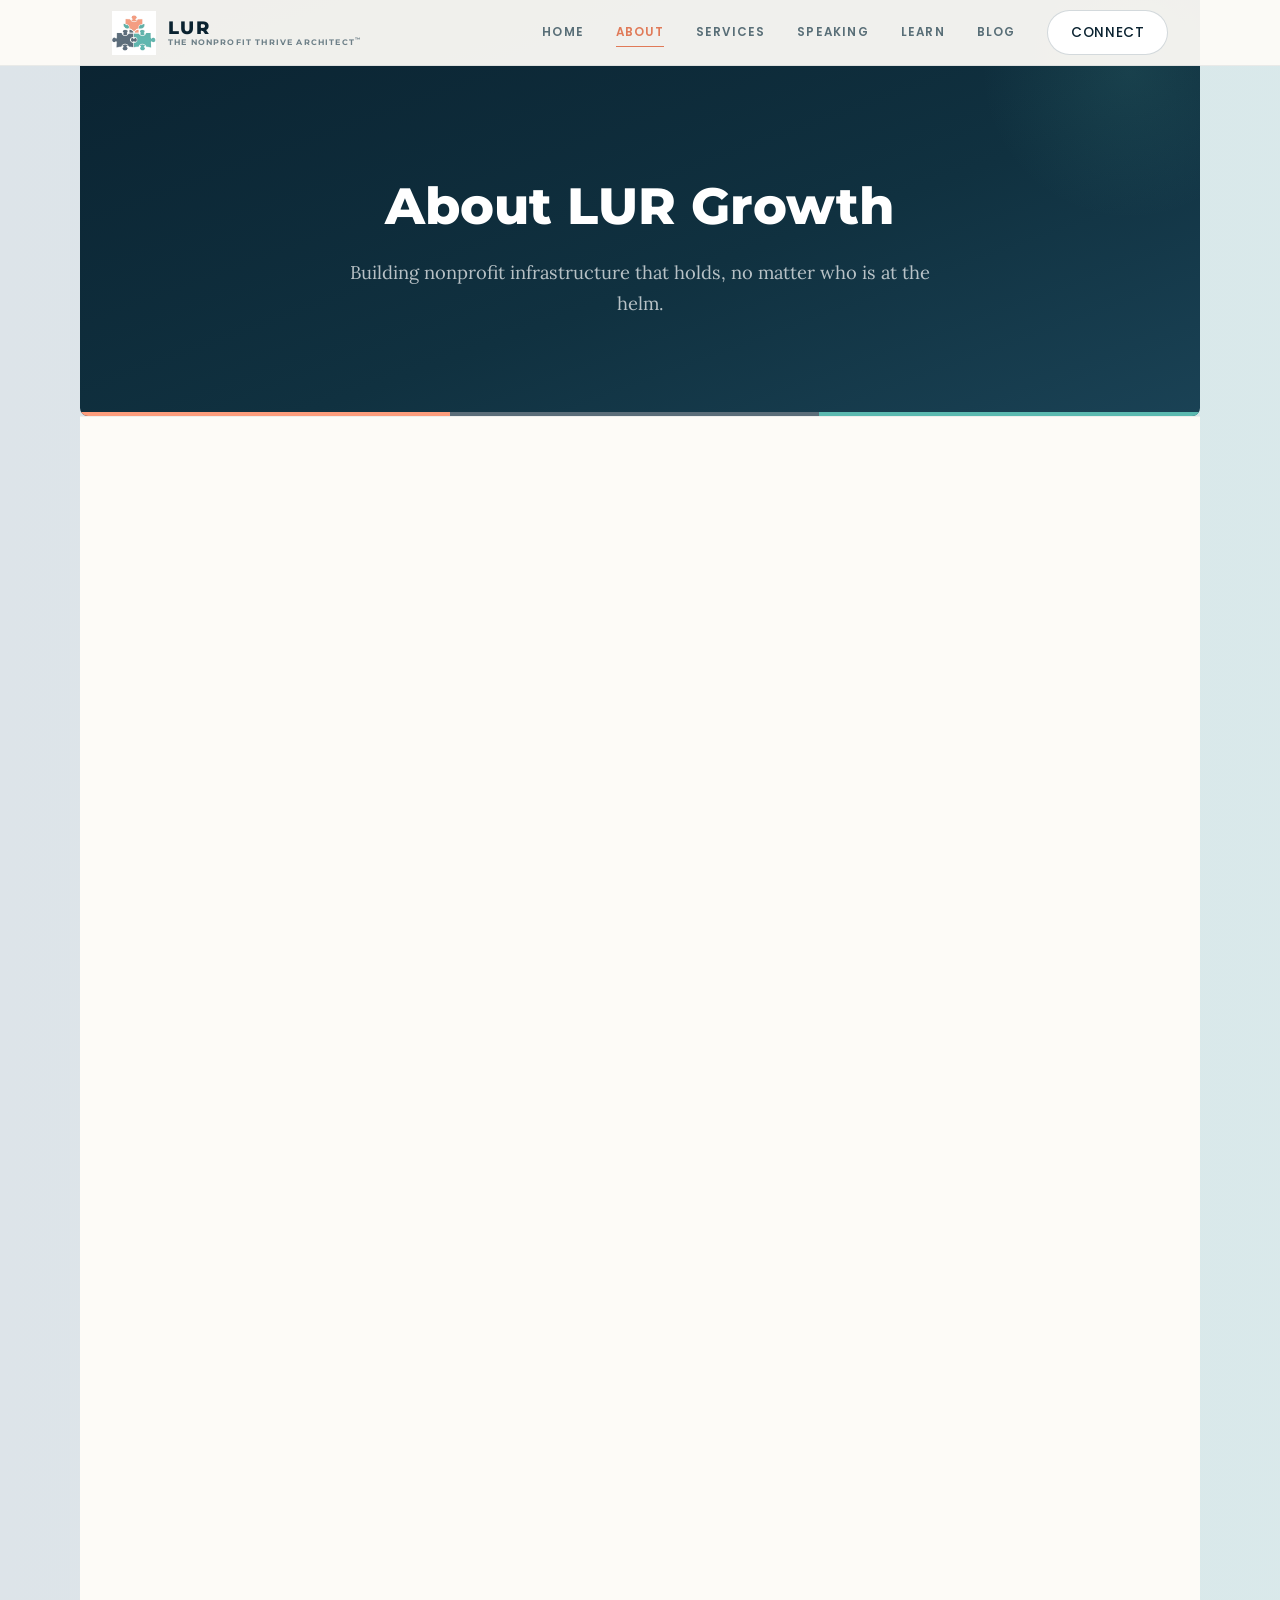
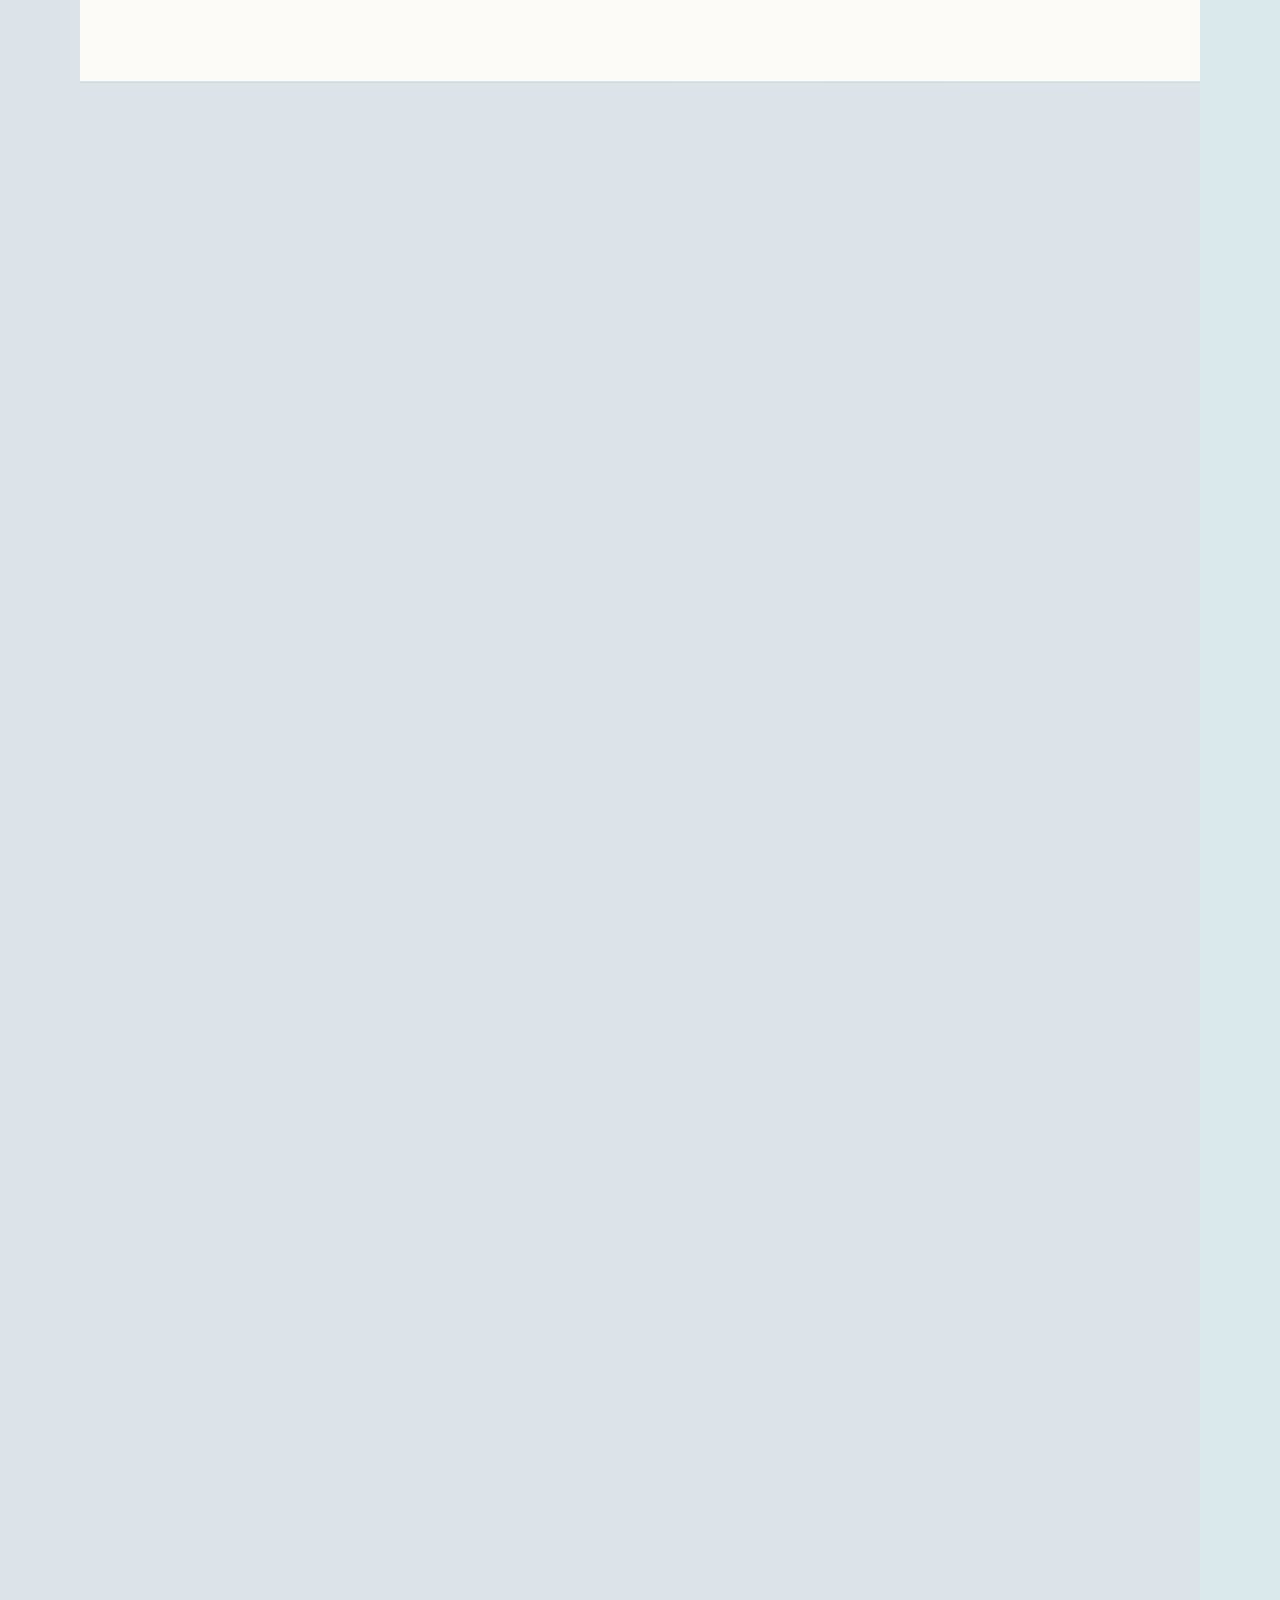
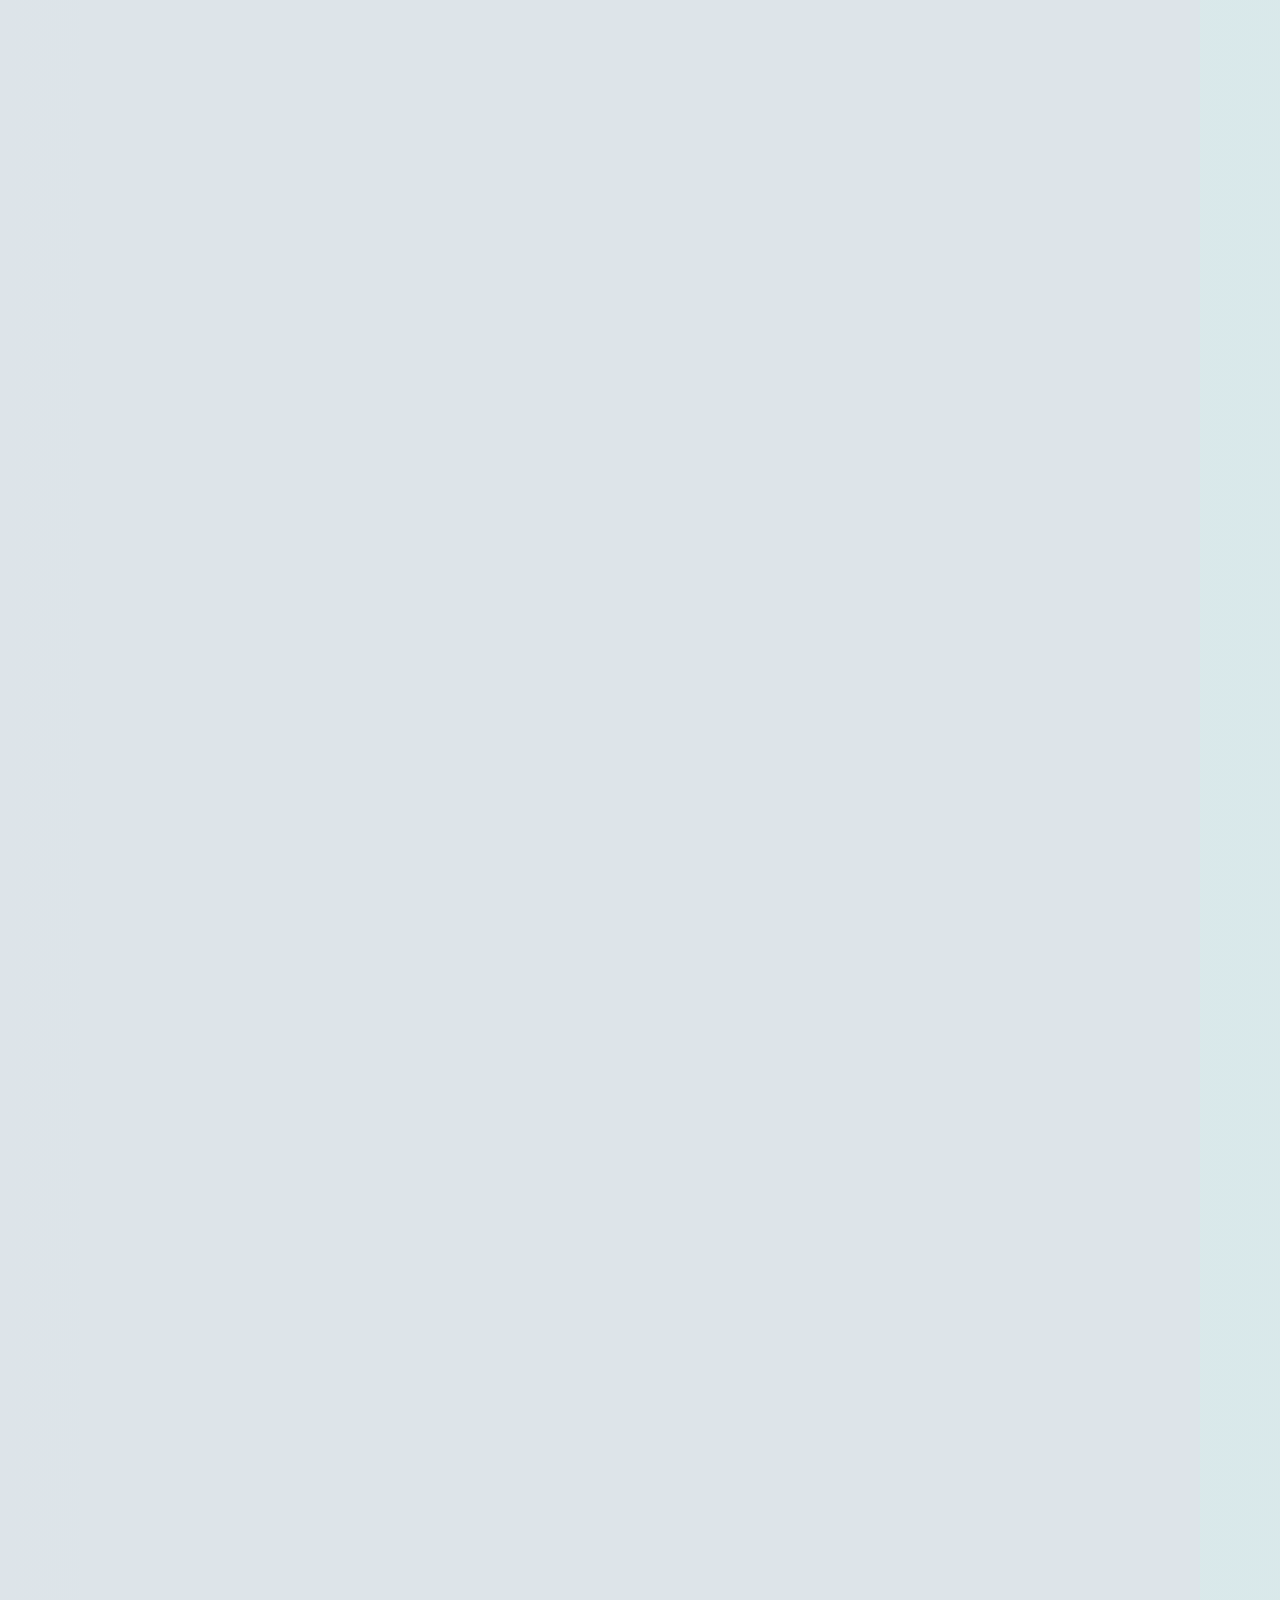
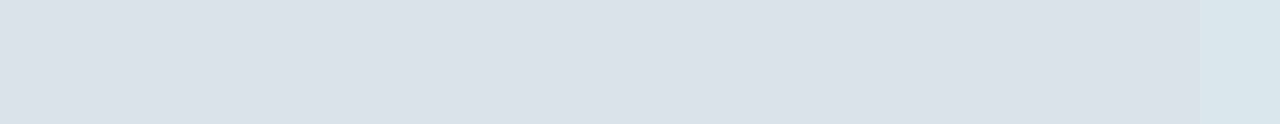
==== commit f09c4533: "Add blog with 4 SEO posts, lead capture opt-in, Blog nav link Blog: - blog.html index page with 4 pa" ====
--- a/about.html
+++ b/about.html
@@ -55,6 +55,7 @@
         <a href="services.html" class="nav__link">Services</a>
         <a href="speaking.html" class="nav__link">Speaking</a>
         <a href="courses.html" class="nav__link">Learn</a>
+        <a href="blog.html" class="nav__link">Blog</a>
         <a href="contact.html" class="nav__cta">Connect</a>
       </div>
       <button class="nav__toggle" id="navToggle" aria-label="Toggle navigation menu" aria-expanded="false">
@@ -211,6 +212,7 @@
         <a href="services.html" class="footer__link">Services</a>
         <a href="speaking.html" class="footer__link">Speaking</a>
         <a href="courses.html" class="footer__link">Learn</a>
+        <a href="blog.html" class="footer__link">Blog</a>
         <a href="contact.html" class="footer__link">Contact</a>
       </div>
       <div>
--- a/css/styles.css
+++ b/css/styles.css
@@ -409,16 +409,9 @@
    GRAIN TEXTURE OVERLAY
    ======================================== */
 
+/* Grain overlay removed for performance — fixed SVG filters cause scroll jank */
 .grain {
-  position: fixed;
-  top: 0;
-  left: 0;
-  width: 100%;
-  height: 100%;
-  pointer-events: none;
-  z-index: 9999;
-  opacity: 0.03;
-  background-image: url("data:image/svg+xml,%3Csvg viewBox='0 0 256 256' xmlns='http://www.w3.org/2000/svg'%3E%3Cfilter id='noise'%3E%3CfeTurbulence type='fractalNoise' baseFrequency='0.9' numOctaves='4' stitchTiles='stitch'/%3E%3C/filter%3E%3Crect width='100%25' height='100%25' filter='url(%23noise)'/%3E%3C/svg%3E");
+  display: none;
 }
 
 /* ========================================
@@ -3264,26 +3257,15 @@
   color: var(--navy-dark);
 }
 
-/* Thin border frame — sits below nav (z-index 1000) */
-body::before {
-  content: '';
-  position: fixed;
-  inset: 10px;
-  border: 1px solid rgba(16, 49, 64, 0.12);
-  border-radius: 8px;
-  pointer-events: none;
-  z-index: 999;
-}
+/* Border frame removed for scroll performance */
 
 /* --- Light Navigation --- */
 .nav { height: 66px; }
 .nav,
 .nav.scrolled {
-  background-color: rgba(253, 251, 247, 0.88);
+  background-color: rgba(253, 251, 247, 0.95);
   border-bottom: 1px solid rgba(16, 49, 64, 0.08);
   box-shadow: none;
-  backdrop-filter: blur(18px);
-  -webkit-backdrop-filter: blur(18px);
 }
 
 .nav__inner { max-width: 1120px; }
@@ -3569,6 +3551,25 @@
 
 .section {
   padding: clamp(3rem, 6vw, 5rem) clamp(1rem, 3vw, 2rem);
+}
+
+/* --- Performance: GPU-accelerate animated elements --- */
+.nav,
+.credibility-strip__track,
+.squiggle-arrow,
+.portrait-badge,
+.thrive-card__pulse {
+  will-change: transform;
+  transform: translateZ(0);
+}
+
+/* Lazy-render off-screen sections */
+.section,
+.hp-problem,
+.hp-why,
+.hp-framework {
+  content-visibility: auto;
+  contain-intrinsic-size: auto 600px;
 }
 
 /* --- Stat Row (Codex-style) --- */
@@ -4033,9 +4034,7 @@
 @media (max-width: 968px) {
   .nav__links {
     top: 66px;
-    background-color: rgba(253, 251, 247, 0.98);
-    backdrop-filter: blur(18px);
-    -webkit-backdrop-filter: blur(18px);
+    background-color: rgba(253, 251, 247, 0.99);
   }
 
   .nav__links a,
@@ -4060,3 +4059,261 @@
     max-width: 300px;
   }
 }
+
+/* ============================================================
+   BLOG
+   ============================================================ */
+
+.blog-grid {
+  display: grid;
+  grid-template-columns: repeat(2, 1fr);
+  gap: var(--space-md);
+}
+
+.blog-card {
+  display: flex;
+  flex-direction: column;
+  border-radius: 20px;
+  padding: var(--space-md);
+  text-decoration: none;
+  transition: transform 0.4s var(--ease-out), box-shadow 0.4s var(--ease-out);
+  border: 1px solid rgba(16, 49, 64, 0.06);
+}
+
+.blog-card:hover {
+  transform: translateY(-6px);
+  box-shadow: 0 16px 40px rgba(16, 49, 64, 0.12);
+}
+
+.blog-card--coral { background: var(--coral-soft); }
+.blog-card--teal { background: var(--teal-soft); }
+.blog-card--slate { background: var(--slate-soft); }
+.blog-card--sand { background: var(--sand-soft); }
+
+.blog-card__tag {
+  display: inline-block;
+  font-family: var(--font-heading);
+  font-size: 0.68rem;
+  font-weight: 700;
+  text-transform: uppercase;
+  letter-spacing: 0.12em;
+  color: var(--coral-dark);
+  margin-bottom: var(--space-sm);
+}
+
+.blog-card--teal .blog-card__tag { color: var(--teal-dark); }
+.blog-card--slate .blog-card__tag { color: var(--slate-dark); }
+.blog-card--sand .blog-card__tag { color: var(--gold-dark); }
+
+.blog-card__title {
+  font-family: var(--font-heading);
+  font-size: 1.25rem;
+  font-weight: 800;
+  color: var(--navy-dark);
+  line-height: 1.3;
+  margin-bottom: var(--space-xs);
+}
+
+.blog-card__excerpt {
+  font-size: 0.92rem;
+  color: var(--charcoal);
+  line-height: 1.7;
+  flex-grow: 1;
+}
+
+.blog-card__meta {
+  display: flex;
+  justify-content: space-between;
+  font-size: 0.78rem;
+  color: var(--warm-gray);
+  margin-top: var(--space-sm);
+  padding-top: var(--space-xs);
+  border-top: 1px solid rgba(16, 49, 64, 0.08);
+}
+
+@media (max-width: 720px) {
+  .blog-grid { grid-template-columns: 1fr; }
+}
+
+/* Blog post page */
+.blog-post {
+  max-width: 740px;
+  margin: 0 auto;
+}
+
+.blog-post__tag {
+  display: inline-block;
+  font-family: var(--font-heading);
+  font-size: 0.7rem;
+  font-weight: 700;
+  text-transform: uppercase;
+  letter-spacing: 0.12em;
+  color: var(--coral-dark);
+  padding: 0.3rem 0.9rem;
+  background: var(--coral-soft);
+  border-radius: 50px;
+  margin-bottom: var(--space-sm);
+}
+
+.blog-post__title {
+  font-family: var(--font-heading);
+  font-size: clamp(1.8rem, 4vw, 2.6rem);
+  font-weight: 800;
+  color: var(--navy-dark);
+  line-height: 1.2;
+  margin-bottom: var(--space-xs);
+}
+
+.blog-post__meta {
+  font-size: 0.88rem;
+  color: var(--warm-gray);
+  margin-bottom: var(--space-lg);
+}
+
+.blog-post__body h2 {
+  font-family: var(--font-heading);
+  font-size: 1.4rem;
+  font-weight: 800;
+  color: var(--navy-dark);
+  margin: var(--space-lg) 0 var(--space-sm);
+}
+
+.blog-post__body h3 {
+  font-family: var(--font-heading);
+  font-size: 1.15rem;
+  font-weight: 700;
+  color: var(--navy);
+  margin: var(--space-md) 0 var(--space-xs);
+}
+
+.blog-post__body p {
+  font-size: 1.05rem;
+  color: var(--charcoal);
+  line-height: 1.85;
+  margin-bottom: var(--space-sm);
+}
+
+.blog-post__body ul, .blog-post__body ol {
+  padding-left: 1.4rem;
+  margin-bottom: var(--space-sm);
+}
+
+.blog-post__body li {
+  font-size: 1.05rem;
+  color: var(--charcoal);
+  line-height: 1.85;
+  margin-bottom: 0.4rem;
+}
+
+.blog-post__body blockquote {
+  border-left: 4px solid var(--coral);
+  padding: var(--space-sm) var(--space-md);
+  margin: var(--space-md) 0;
+  background: var(--coral-soft);
+  border-radius: 0 12px 12px 0;
+}
+
+.blog-post__body blockquote p {
+  font-family: var(--font-accent);
+  font-style: italic;
+  font-size: 1.1rem;
+  color: var(--navy);
+}
+
+.blog-post__cta {
+  background: var(--teal-soft);
+  border-radius: 20px;
+  padding: var(--space-md);
+  text-align: center;
+  margin-top: var(--space-xl);
+}
+
+.blog-post__cta h3 {
+  margin-top: 0;
+}
+
+.blog-post__back {
+  display: inline-flex;
+  align-items: center;
+  gap: 0.4rem;
+  font-size: 0.88rem;
+  font-weight: 600;
+  color: var(--teal-dark);
+  margin-bottom: var(--space-md);
+}
+
+.blog-signup {
+  display: flex;
+  flex-direction: column;
+  gap: 0.75rem;
+  max-width: 400px;
+  margin: 0 auto;
+}
+
+.blog-signup .form__input {
+  text-align: center;
+}
+
+/* ============================================================
+   LEAD CAPTURE (Homepage opt-in)
+   ============================================================ */
+
+.lead-capture {
+  max-width: 580px;
+  margin: 0 auto;
+  background: var(--white);
+  border-radius: 24px;
+  padding: var(--space-lg) var(--space-md);
+  box-shadow: 0 4px 24px rgba(16, 49, 64, 0.08);
+  border: 1px solid rgba(16, 49, 64, 0.06);
+}
+
+.lead-capture__badge {
+  display: inline-block;
+  font-family: var(--font-heading);
+  font-size: 0.68rem;
+  font-weight: 700;
+  text-transform: uppercase;
+  letter-spacing: 0.12em;
+  color: var(--teal-dark);
+  background: var(--teal-soft);
+  padding: 0.3rem 1rem;
+  border-radius: 50px;
+  margin-bottom: var(--space-sm);
+}
+
+.lead-capture__title {
+  font-family: var(--font-heading);
+  font-size: clamp(1.4rem, 3vw, 1.8rem);
+  font-weight: 800;
+  color: var(--navy-dark);
+  margin-bottom: var(--space-xs);
+}
+
+.lead-capture__desc {
+  font-size: 0.95rem;
+  color: var(--charcoal);
+  line-height: 1.7;
+  margin-bottom: var(--space-md);
+  max-width: 460px;
+  margin-left: auto;
+  margin-right: auto;
+}
+
+.lead-capture__form {
+  display: flex;
+  flex-direction: column;
+  gap: 0.75rem;
+  max-width: 360px;
+  margin: 0 auto;
+}
+
+.lead-capture__form .form__input {
+  text-align: center;
+}
+
+.lead-capture__note {
+  font-size: 0.75rem;
+  color: var(--warm-gray);
+  margin-top: var(--space-xs);
+}
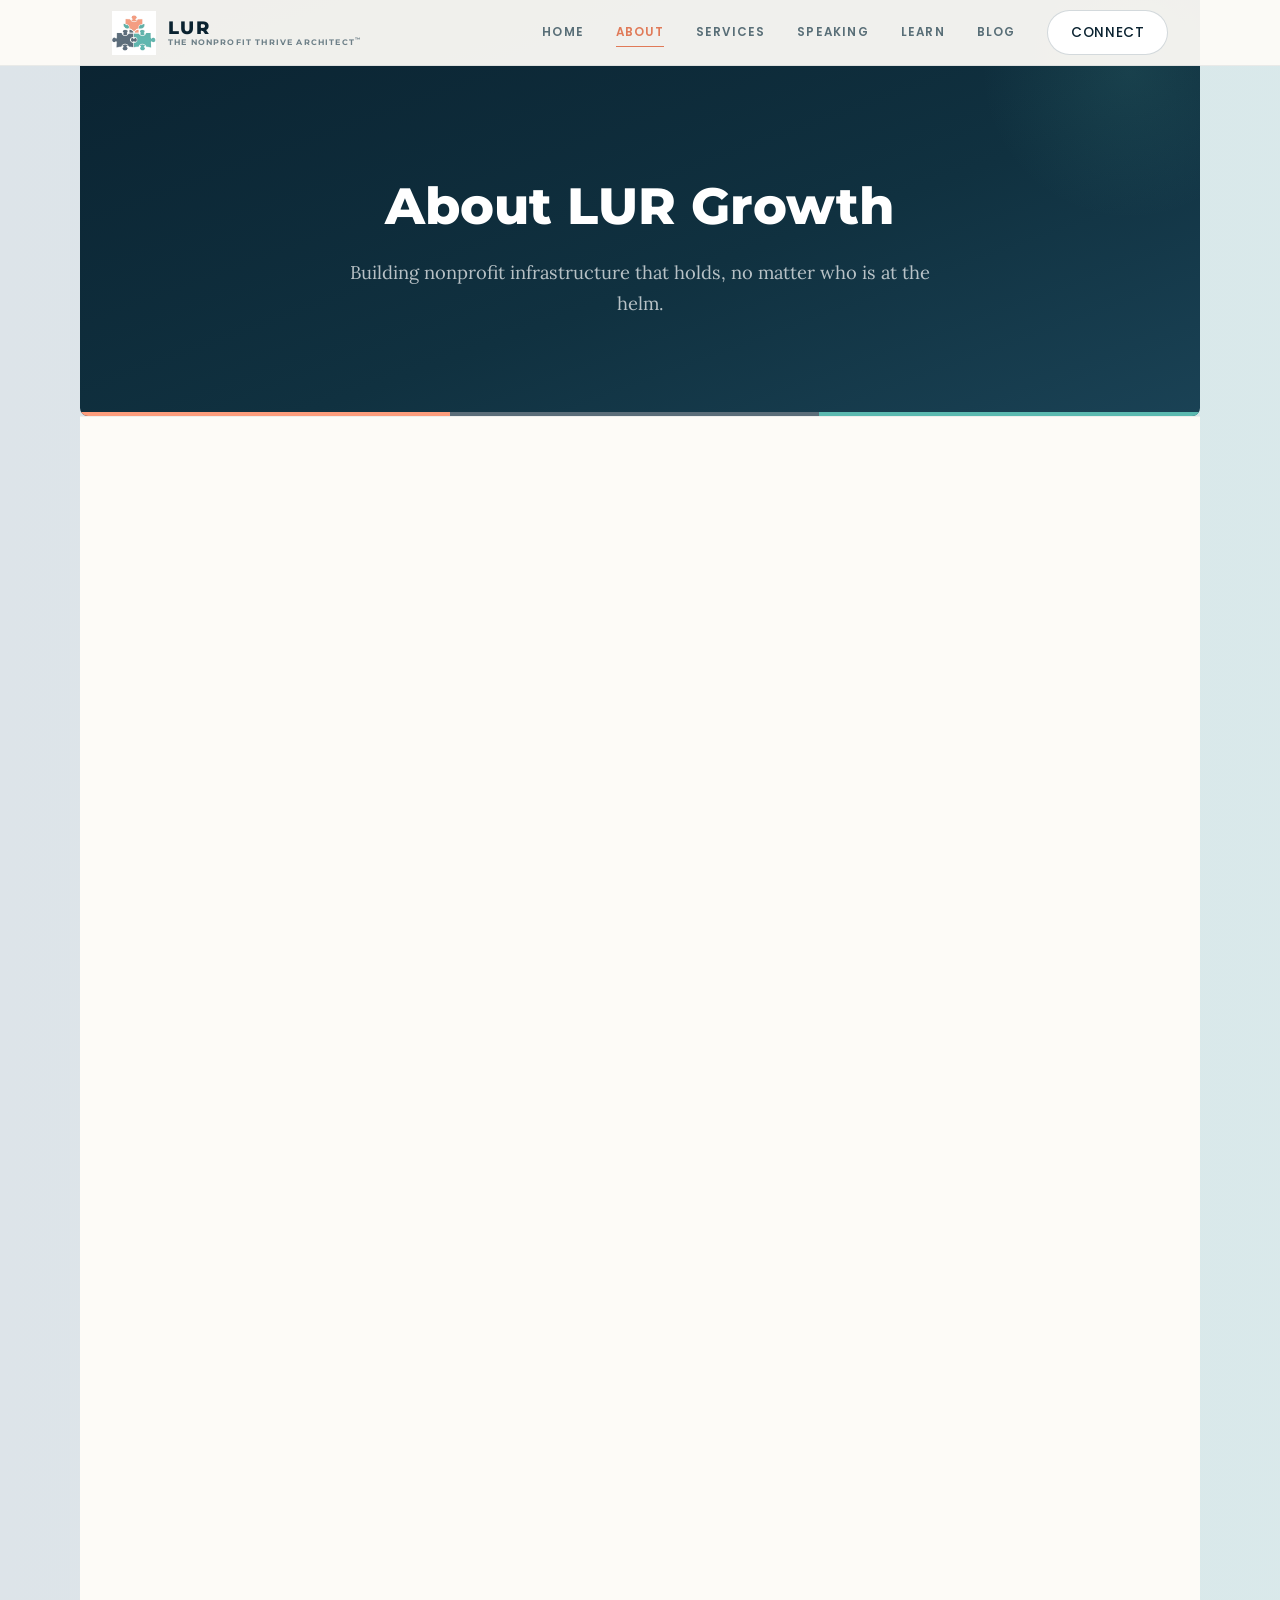
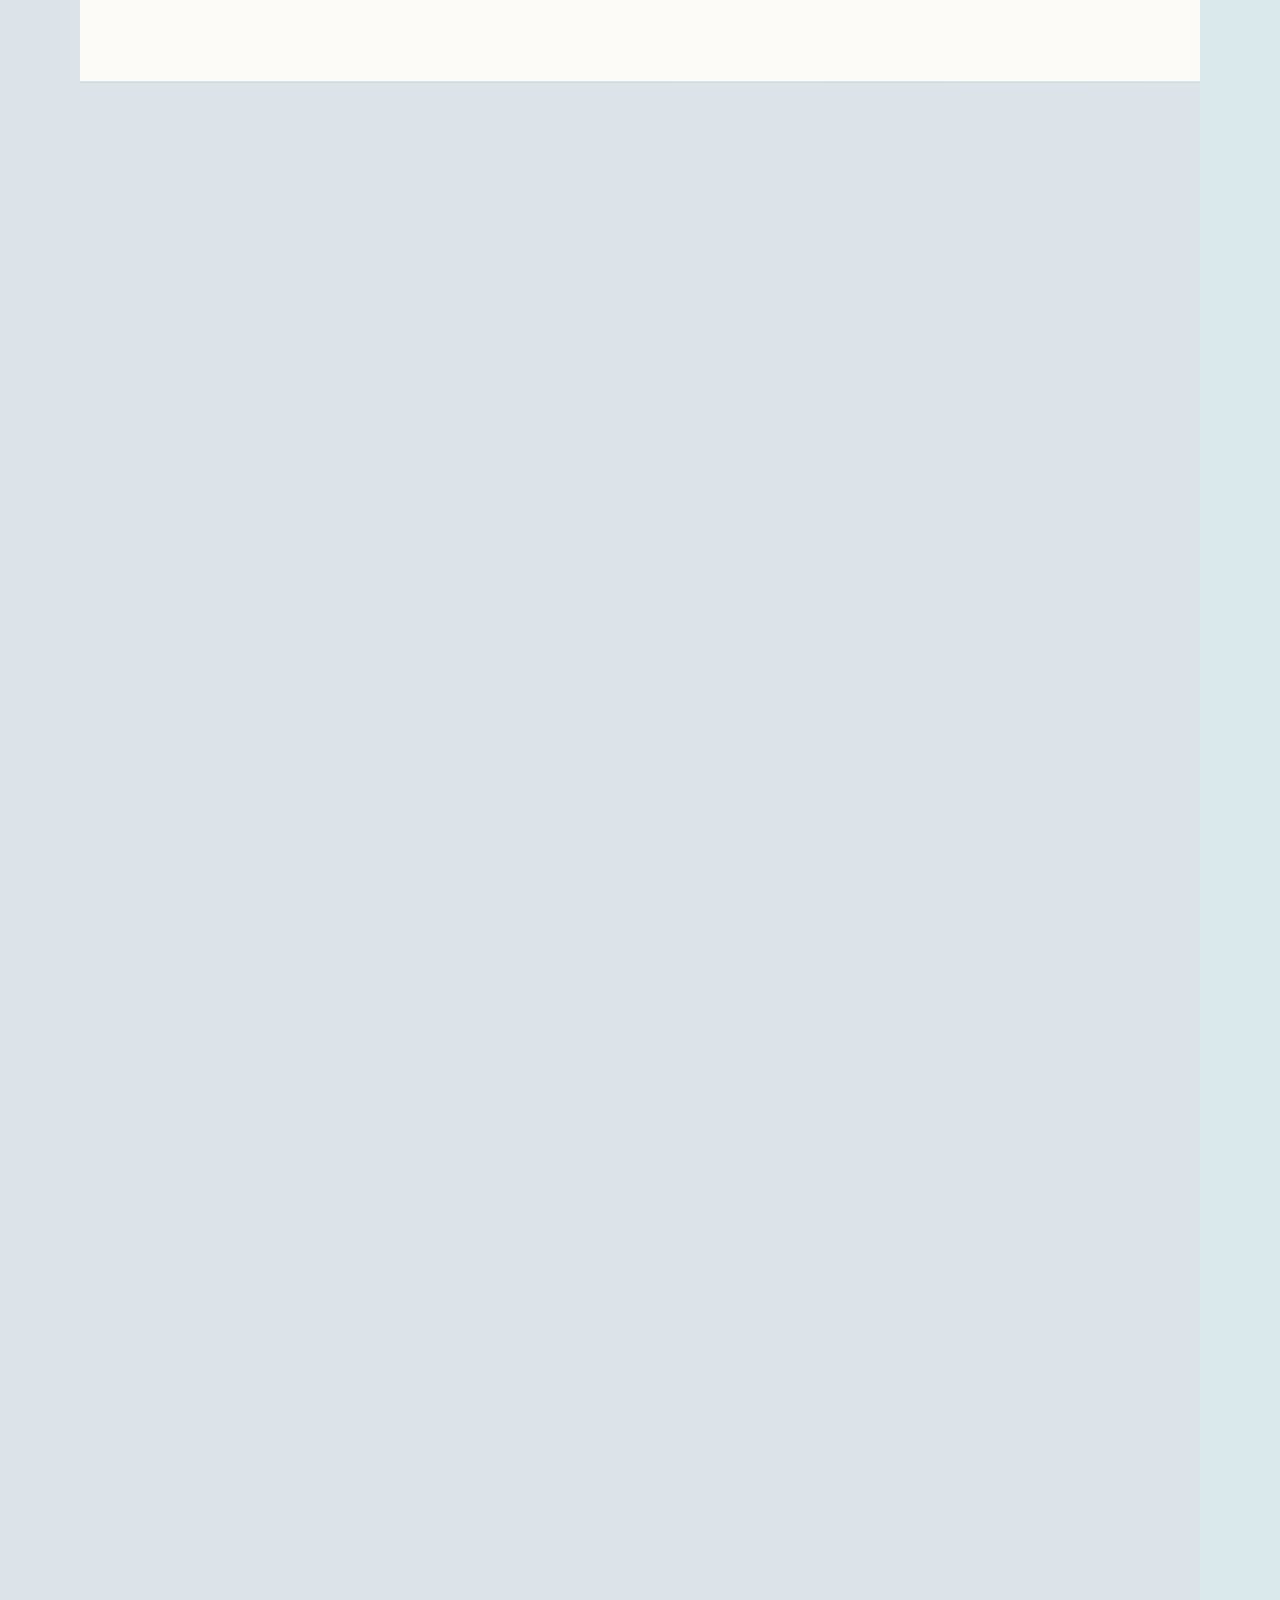
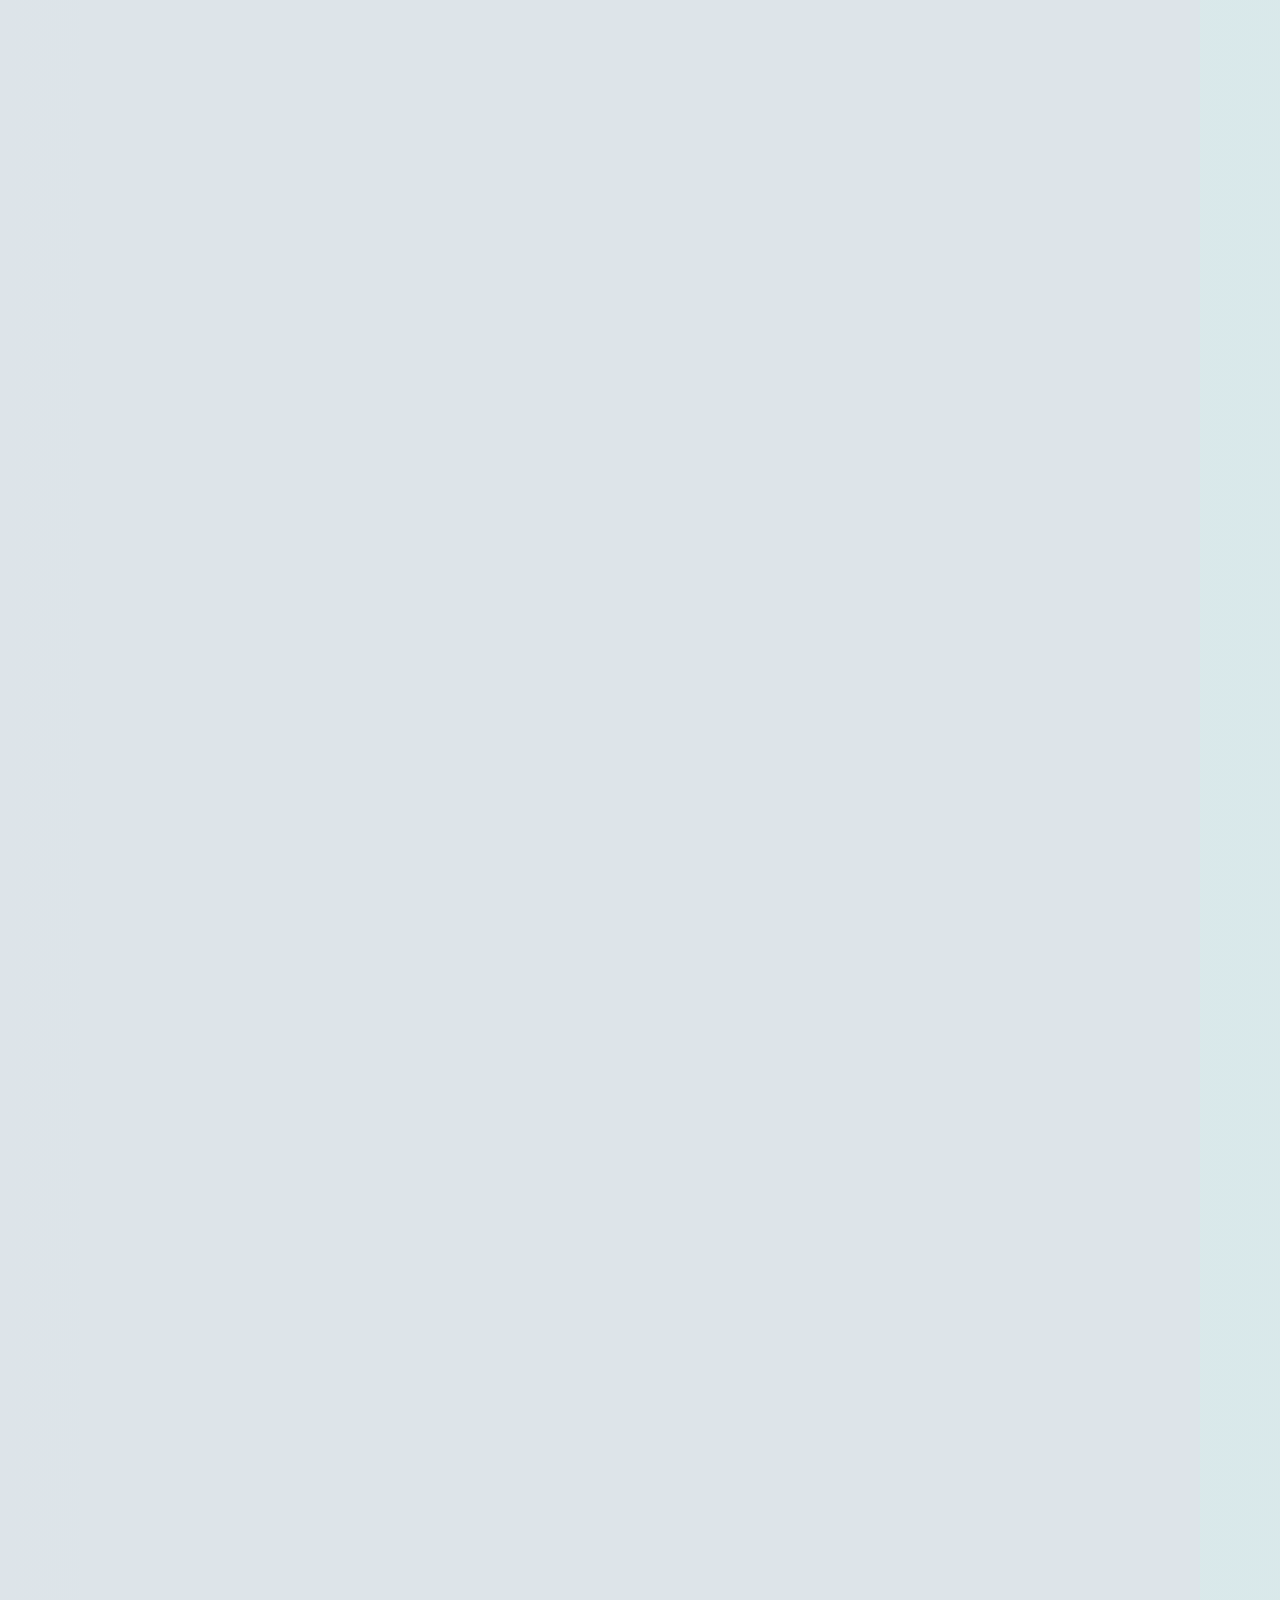
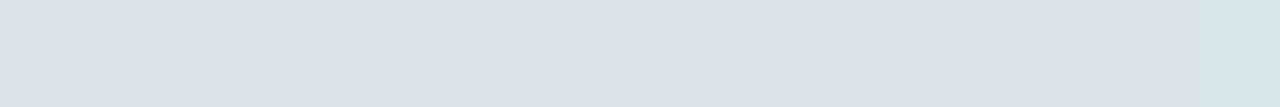
==== commit 663c368e: "Update LUR Framework content, remove unnatural dashes site-wide - LUR Framework cards: updated to Le" ====
--- a/about.html
+++ b/about.html
@@ -88,7 +88,7 @@
         <div class="about-intro__text">
           <p class="section__tag">The Nonprofit Thrive Architect</p>
           <h2 class="section__title">Latoya Robinson, M.S.</h2>
-          <p class="about-intro__lead">Founder of LUR Growth and creator of the Impact Flow framework — a nonprofit capacity-building system built on agile principles adapted for mission-driven teams.</p>
+          <p class="about-intro__lead">Founder of LUR Growth and creator of the Impact Flow framework, a nonprofit capacity-building system built on agile principles adapted for mission-driven teams.</p>
           <p style="font-size: 0.85rem; color: var(--warm-gray); margin-top: var(--space-sm);">Winston-Salem, NC &middot; Voorhees College + Capella University &middot; CPD Accredited Provider</p>
         </div>
       </div>
@@ -118,7 +118,7 @@
     <div class="section__inner">
       <p class="section__tag reveal">Credentials & Technical Proficiency</p>
       <h2 class="section__title reveal">Trained in the Tools That Power Modern Infrastructure</h2>
-      <p class="section__subtitle reveal">Latoya combines nonprofit leadership expertise with advanced AI and automation training — so the systems she builds aren't theoretical. They're informed by hands-on work with the platforms reshaping how organizations operate.</p>
+      <p class="section__subtitle reveal">Latoya combines nonprofit leadership expertise with advanced AI and automation training, so the systems she builds aren't theoretical. They're informed by hands-on work with the platforms reshaping how organizations operate.</p>
 
       <div class="credentials-summary stagger">
         <div class="credential-highlight">
@@ -154,19 +154,19 @@
       <p class="section__subtitle reveal">LUR is an acronym and a method. Every engagement is built on three interlocking pillars, each one addressing a specific way nonprofits destabilize.</p>
       <div class="services-grid stagger">
         <div class="service-card" style="border-top: 3px solid var(--coral);">
-          <div class="service-card__number" style="color: var(--coral);">L</div>
-          <h3 class="service-card__title">Lead with Purpose</h3>
-          <p class="service-card__description">Align leadership with organizational goals to foster clarity and direction. We build the internal architecture that lets executive directors act with confidence, so the mission leads every decision.</p>
+          <p class="service-card__phase">Reduce executive load</p>
+          <h3 class="service-card__title">Leadership Protection</h3>
+          <p class="service-card__description">Executive directors should not carry the whole organization in their heads. We offload strategy, decision pathways, and institutional memory into shared systems so leaders can lead, not lifeguard.</p>
         </div>
         <div class="service-card" style="border-top: 3px solid var(--slate);">
-          <div class="service-card__number" style="color: var(--slate);">U</div>
-          <h3 class="service-card__title">Uplift with Wellness</h3>
-          <p class="service-card__description">Prevent burnout by prioritizing resilience and strategic balance. We offload what one person has been carrying into shared systems, so leadership rhythm becomes sustainable.</p>
+          <p class="service-card__phase">Embed strategy into infrastructure</p>
+          <h3 class="service-card__title">Unified Systems</h3>
+          <p class="service-card__description">When strategy lives in one person, it leaves when they do. We build the operational architecture, workflows, and data systems that let the whole team execute the plan without depending on a single point of failure.</p>
         </div>
         <div class="service-card" style="border-top: 3px solid var(--teal);">
-          <div class="service-card__number" style="color: var(--teal);">R</div>
-          <h3 class="service-card__title">Revitalize with Strategy</h3>
-          <p class="service-card__description">Develop mission-aligned, action-driven growth systems. We design the workflows, governance, and data pathways that keep strategy moving through funding shifts and transitions.</p>
+          <p class="service-card__phase">Mission sustained through transition</p>
+          <h3 class="service-card__title">Regenerative Continuity</h3>
+          <p class="service-card__description">Leadership transitions, funding shifts, and policy changes should not destabilize the work. We design the governance, handoff protocols, and stewardship systems that let the mission keep moving when conditions change.</p>
         </div>
       </div>
     </div>
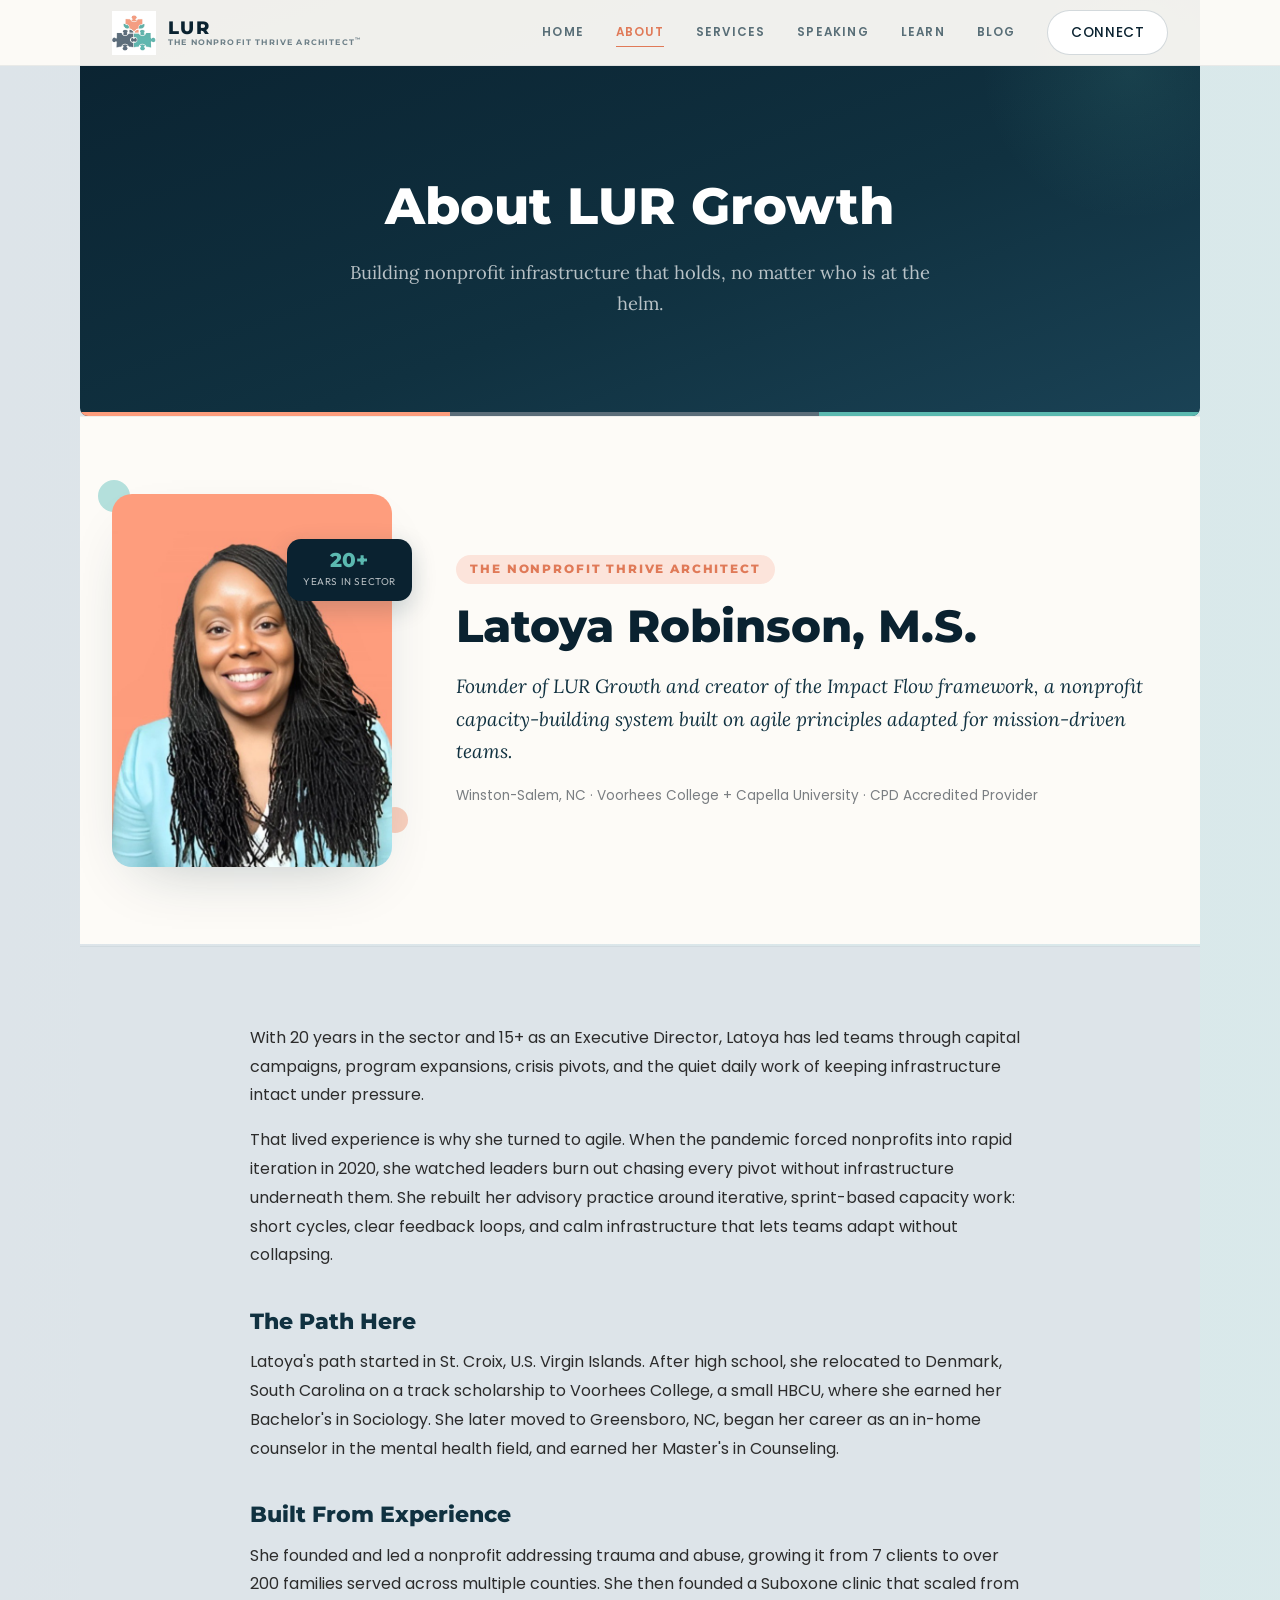
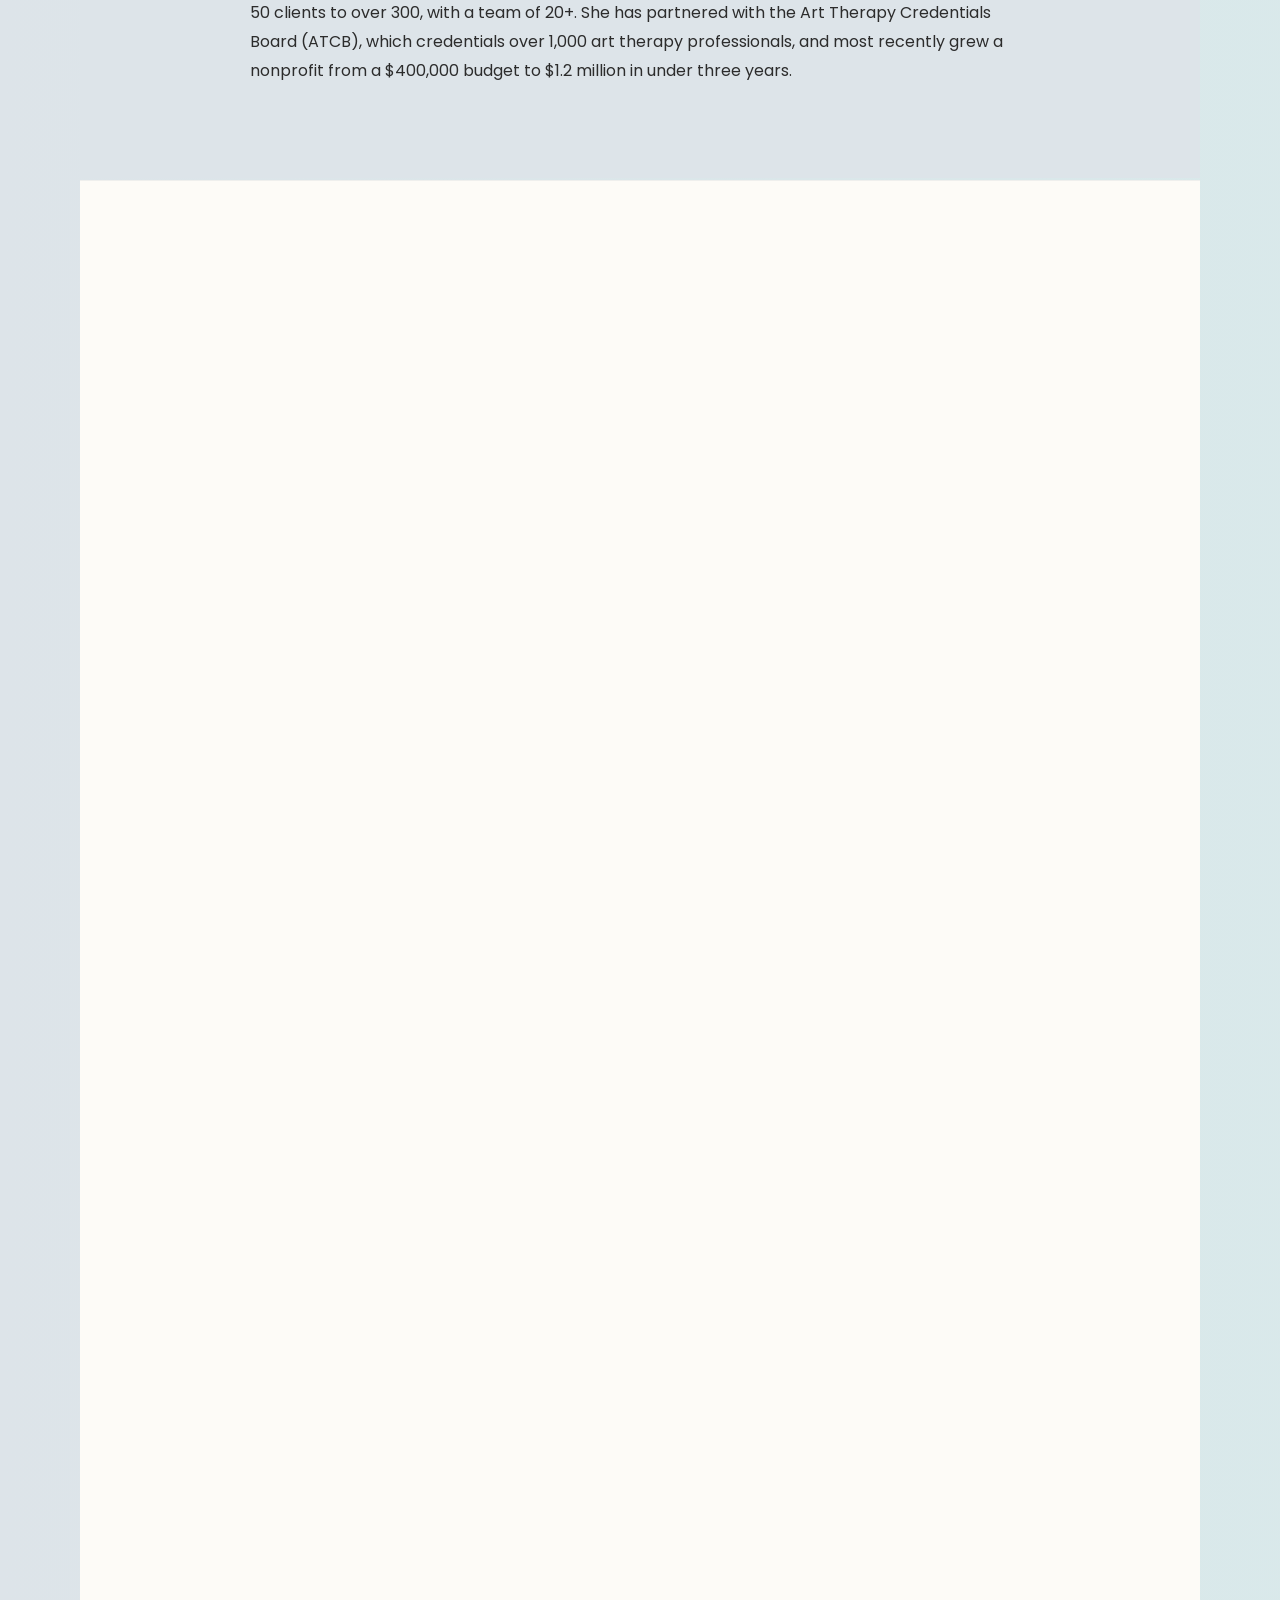
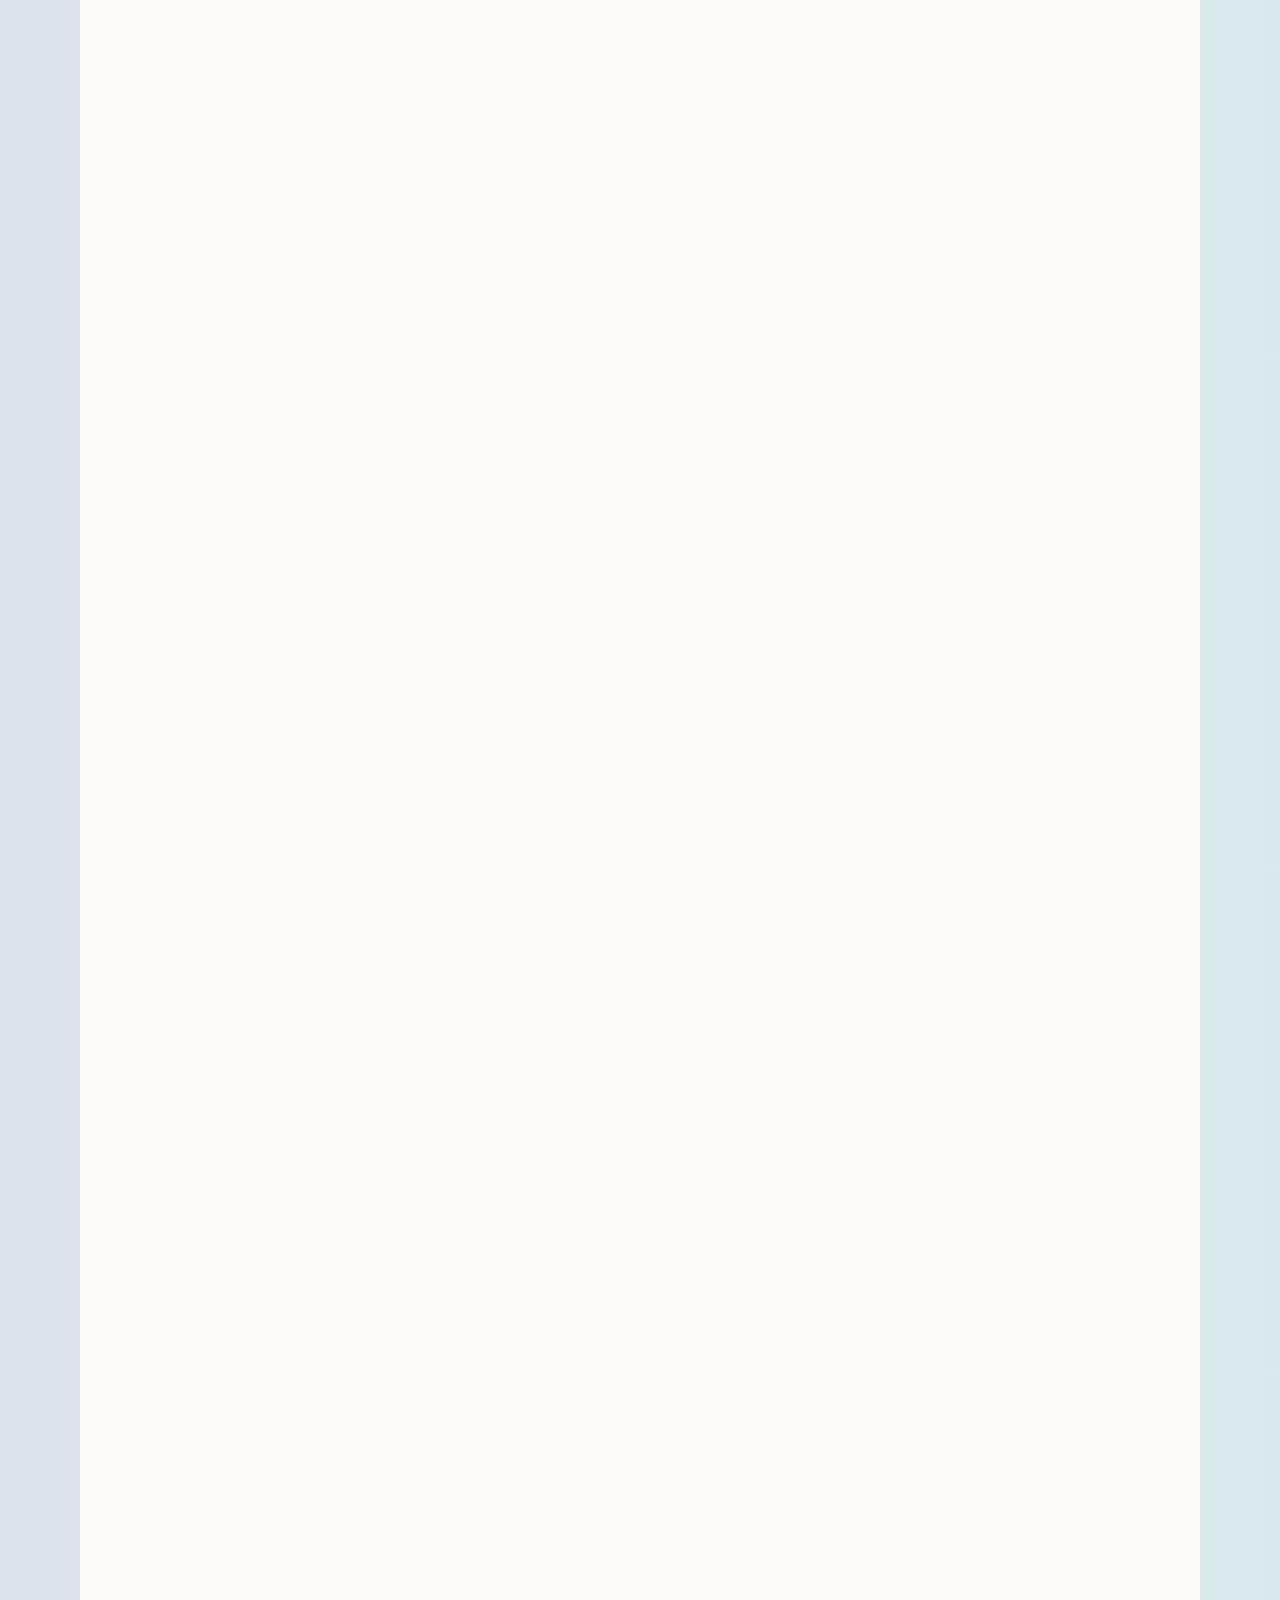
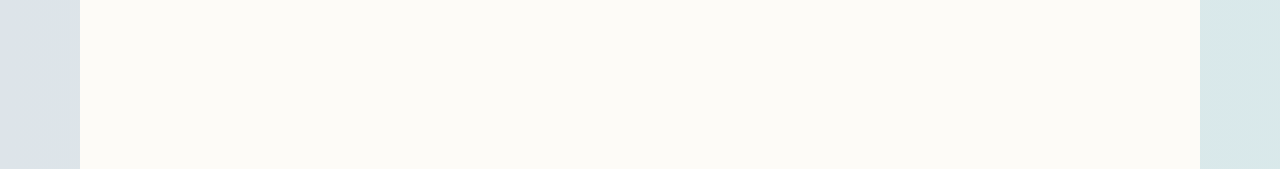
==== commit f733ca40: "Add numbered pips to LUR Framework cards, fix U card color - Added 01/02/03 numbered pip indicators " ====
--- a/about.html
+++ b/about.html
@@ -153,19 +153,34 @@
       <h2 class="section__title reveal">Three pillars that hold the mission up.</h2>
       <p class="section__subtitle reveal">LUR is an acronym and a method. Every engagement is built on three interlocking pillars, each one addressing a specific way nonprofits destabilize.</p>
       <div class="services-grid stagger">
-        <div class="service-card" style="border-top: 3px solid var(--coral);">
+        <div class="service-card pillar-card--l" style="border-top: 3px solid var(--coral);">
+          <div class="pillar-pips">
+            <span class="pillar-pip pillar-pip--active">01</span>
+            <span class="pillar-pip">02</span>
+            <span class="pillar-pip">03</span>
+          </div>
           <p class="service-card__phase">Reduce executive load</p>
-          <h3 class="service-card__title">Leadership Protection</h3>
+          <h3 class="service-card__title">Leadership<br>Protection</h3>
           <p class="service-card__description">Executive directors should not carry the whole organization in their heads. We offload strategy, decision pathways, and institutional memory into shared systems so leaders can lead, not lifeguard.</p>
         </div>
-        <div class="service-card" style="border-top: 3px solid var(--slate);">
+        <div class="service-card pillar-card--u" style="border-top: 3px solid var(--navy);">
+          <div class="pillar-pips">
+            <span class="pillar-pip">01</span>
+            <span class="pillar-pip pillar-pip--active">02</span>
+            <span class="pillar-pip">03</span>
+          </div>
           <p class="service-card__phase">Embed strategy into infrastructure</p>
-          <h3 class="service-card__title">Unified Systems</h3>
+          <h3 class="service-card__title">Unified<br>Systems</h3>
           <p class="service-card__description">When strategy lives in one person, it leaves when they do. We build the operational architecture, workflows, and data systems that let the whole team execute the plan without depending on a single point of failure.</p>
         </div>
-        <div class="service-card" style="border-top: 3px solid var(--teal);">
+        <div class="service-card pillar-card--r" style="border-top: 3px solid var(--teal);">
+          <div class="pillar-pips">
+            <span class="pillar-pip">01</span>
+            <span class="pillar-pip">02</span>
+            <span class="pillar-pip pillar-pip--active">03</span>
+          </div>
           <p class="service-card__phase">Mission sustained through transition</p>
-          <h3 class="service-card__title">Regenerative Continuity</h3>
+          <h3 class="service-card__title">Regenerative<br>Continuity</h3>
           <p class="service-card__description">Leadership transitions, funding shifts, and policy changes should not destabilize the work. We design the governance, handoff protocols, and stewardship systems that let the mission keep moving when conditions change.</p>
         </div>
       </div>
--- a/css/styles.css
+++ b/css/styles.css
@@ -3857,9 +3857,43 @@
 }
 
 /* LUR Framework cards on about page: pastel backgrounds */
-.section--cream-dark .service-card:nth-child(1) { background-color: var(--coral-soft); border-top-color: var(--coral) !important; }
-.section--cream-dark .service-card:nth-child(2) { background-color: var(--slate-soft); border-top-color: var(--slate) !important; }
-.section--cream-dark .service-card:nth-child(3) { background-color: var(--teal-soft); border-top-color: var(--teal) !important; }
+/* LUR Framework pillar card backgrounds */
+.section--cream-dark .service-card:nth-child(1),
+.pillar-card--l { background-color: var(--coral-soft); }
+.section--cream-dark .service-card:nth-child(2),
+.pillar-card--u { background-color: var(--white); }
+.section--cream-dark .service-card:nth-child(3),
+.pillar-card--r { background-color: var(--teal-soft); }
+
+/* Numbered pips (01, 02, 03) */
+.pillar-pips {
+  display: flex;
+  gap: 0.4rem;
+  margin-bottom: var(--space-md);
+}
+
+.pillar-pip {
+  width: 30px;
+  height: 30px;
+  border-radius: 8px;
+  background-color: rgba(16, 49, 64, 0.06);
+  display: flex;
+  align-items: center;
+  justify-content: center;
+  font-family: var(--font-heading);
+  font-size: 0.7rem;
+  font-weight: 700;
+  color: rgba(16, 49, 64, 0.4);
+}
+
+.pillar-pip--active {
+  background-color: var(--navy-dark);
+  color: var(--white);
+}
+
+.pillar-card--l .pillar-pip--active { background-color: var(--coral-dark); }
+.pillar-card--u .pillar-pip--active { background-color: var(--navy); }
+.pillar-card--r .pillar-pip--active { background-color: var(--teal-dark); }
 
 /* --- Services page: pastel accent tags and visual separation --- */
 .section--cream .section__tag,
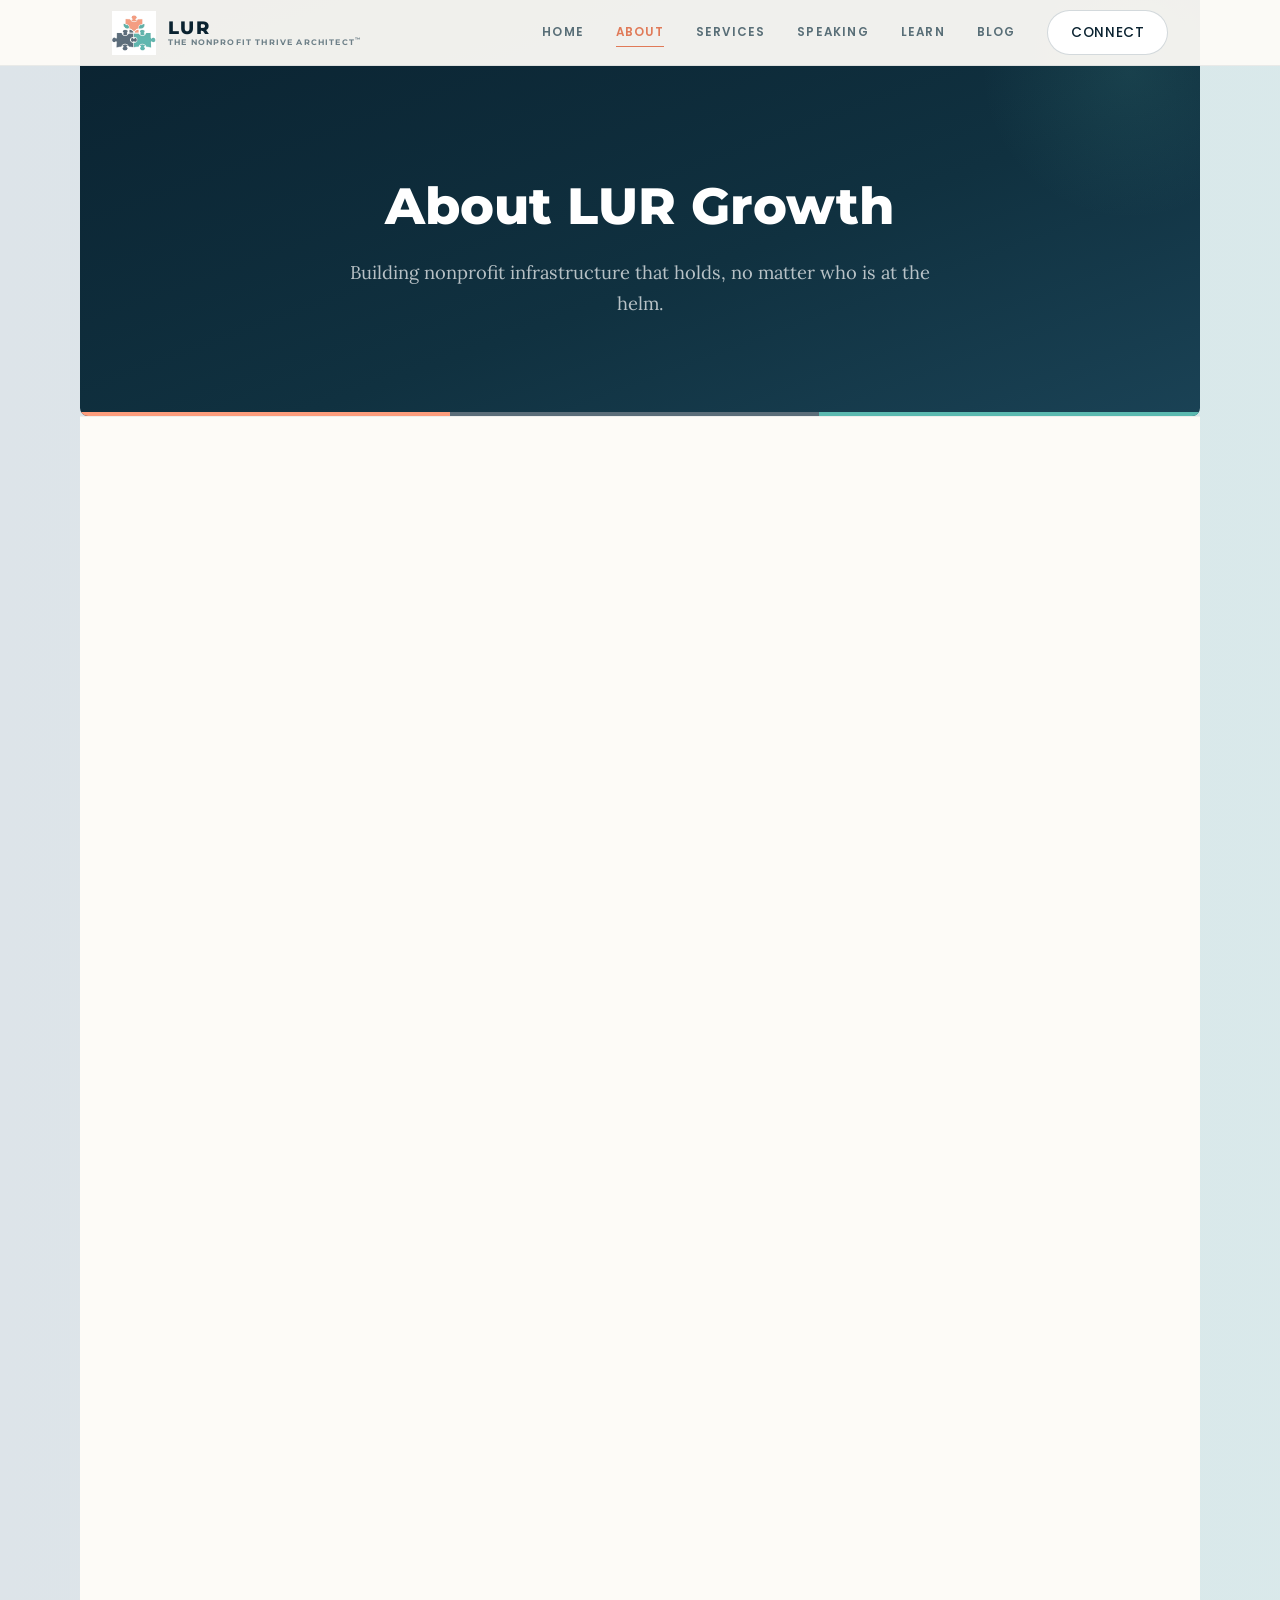
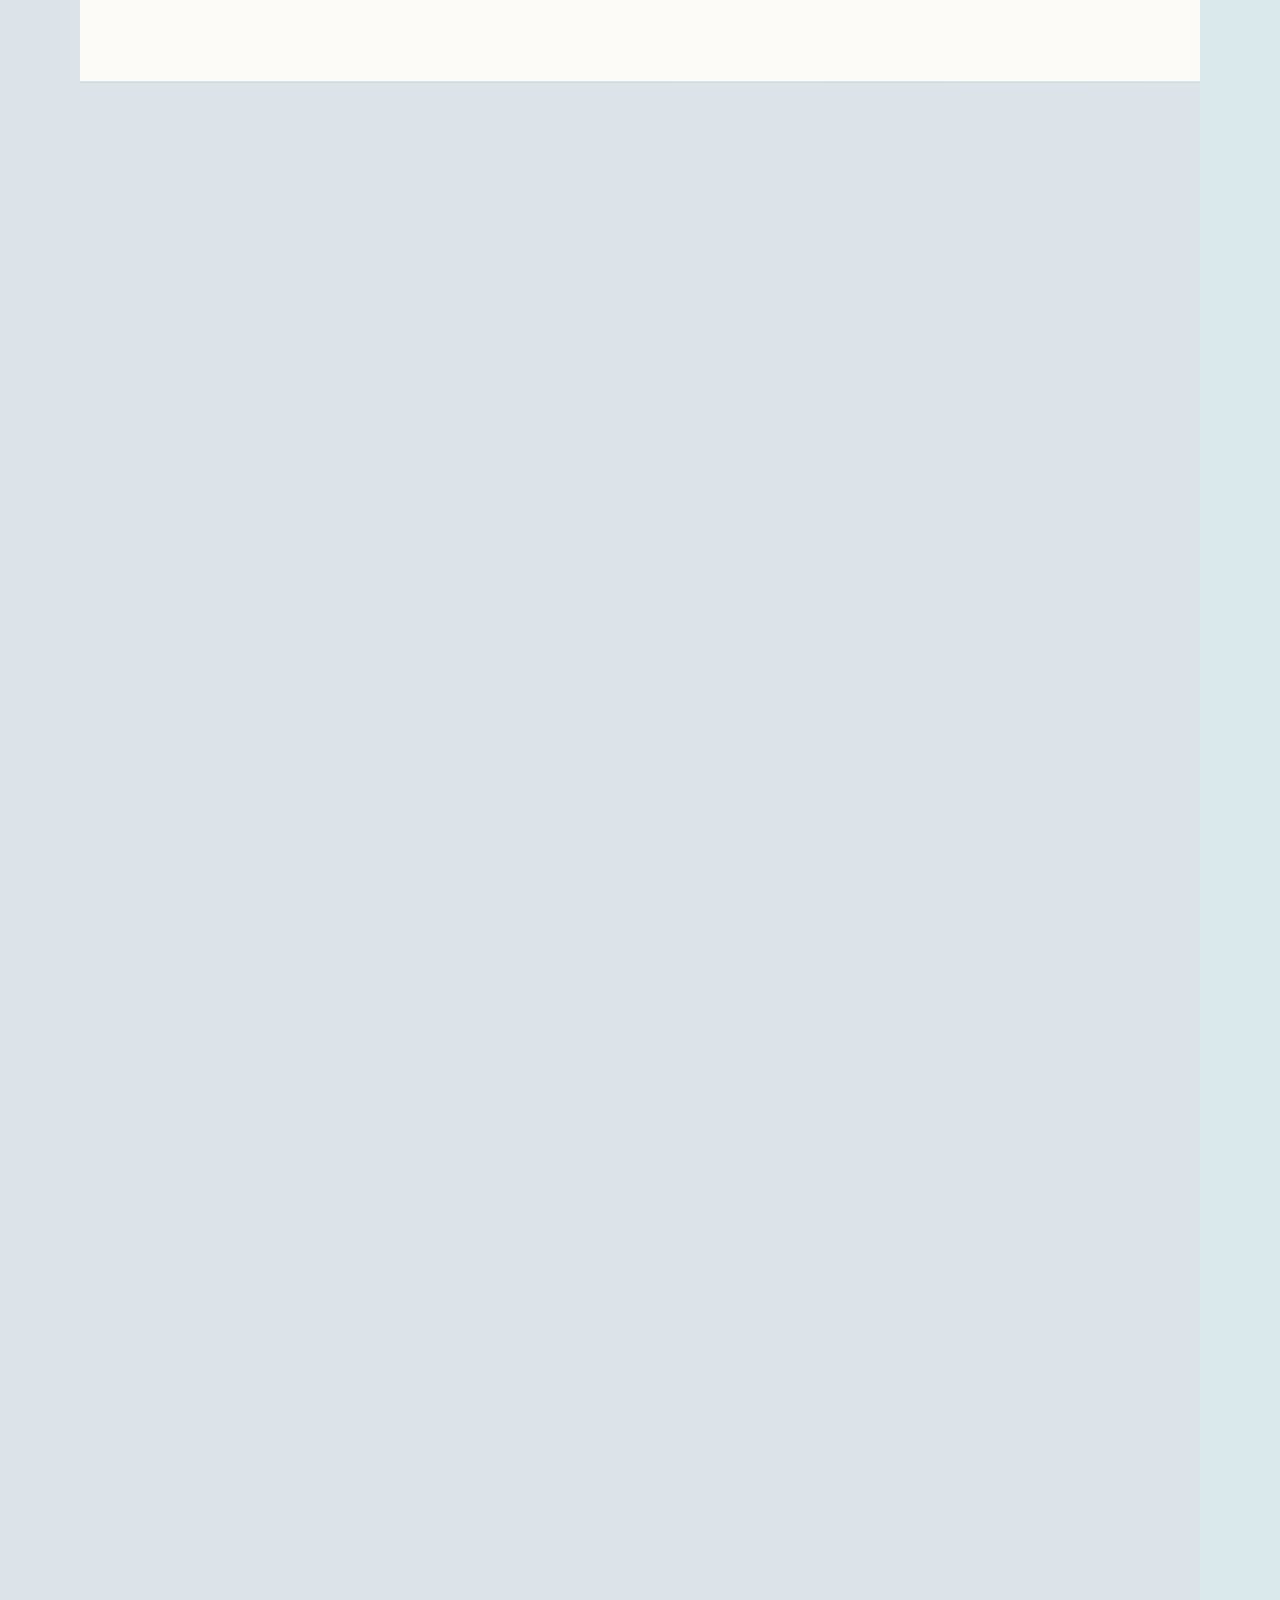
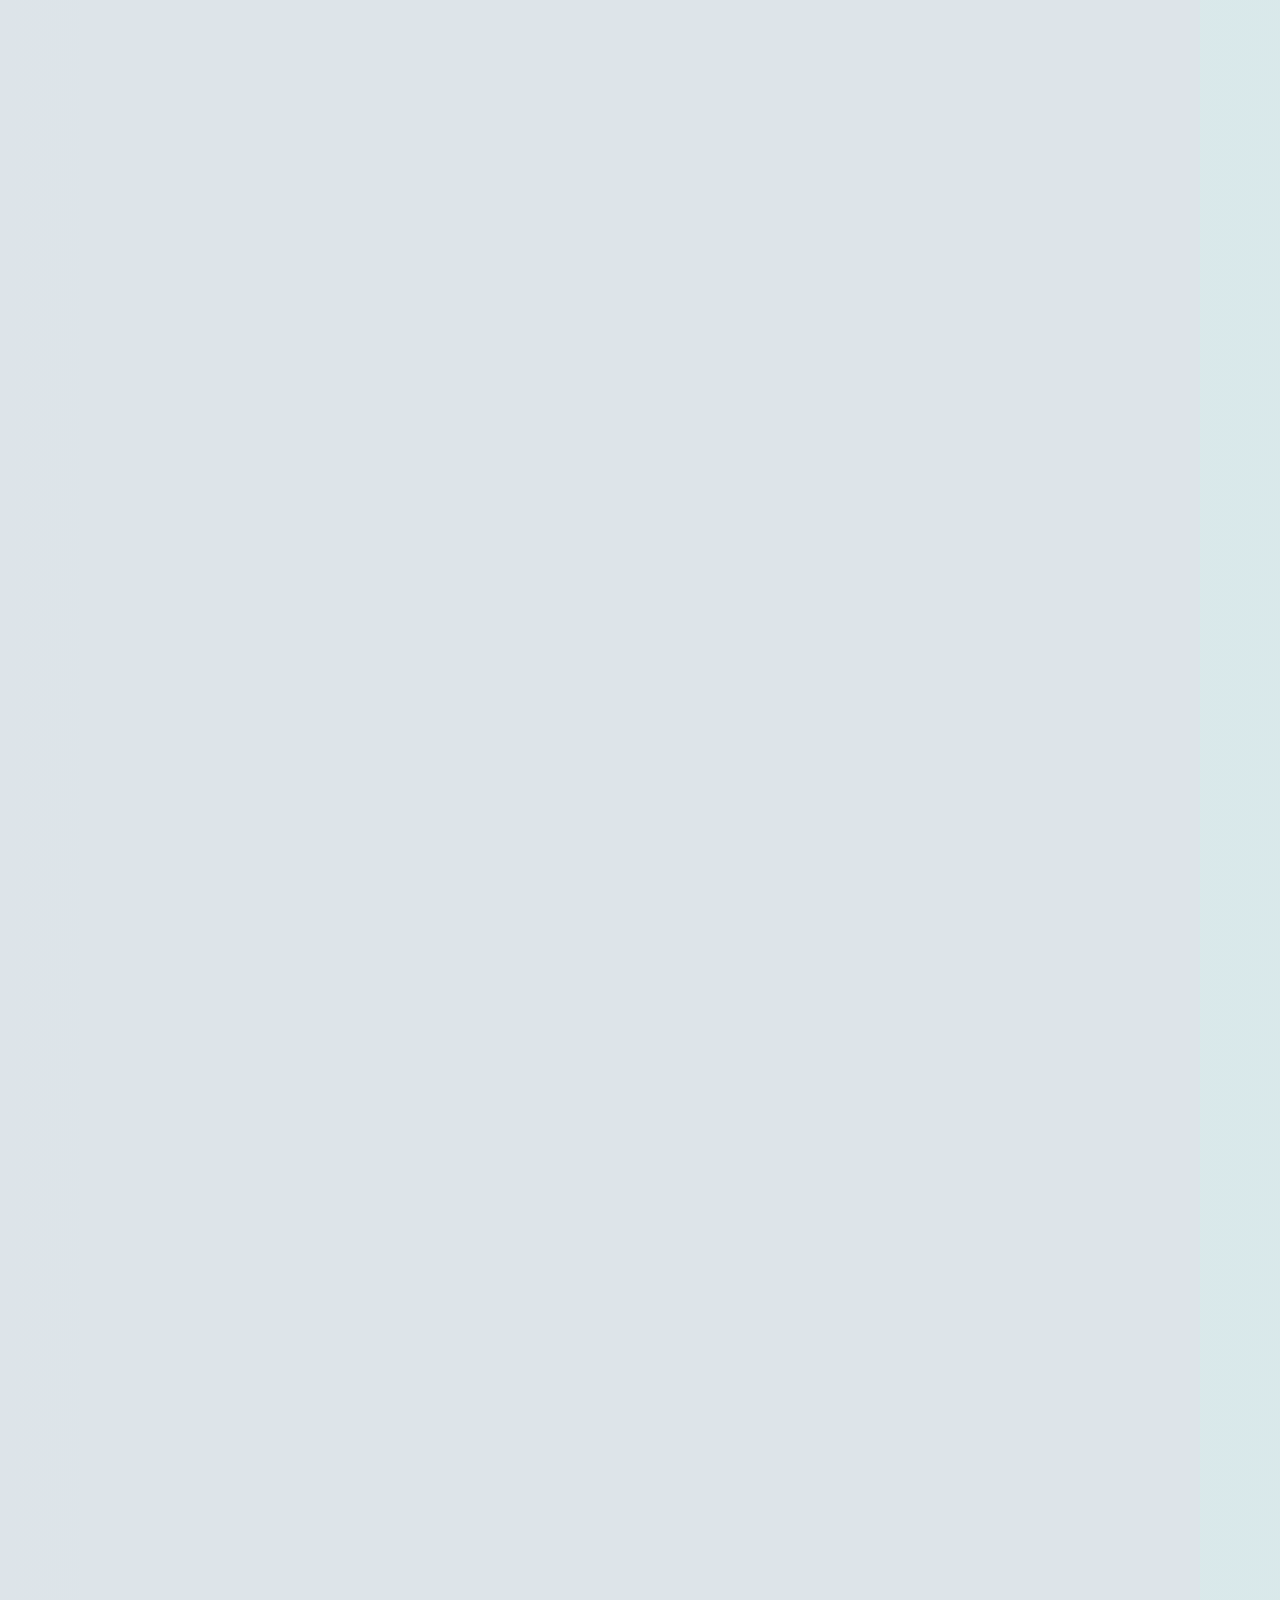
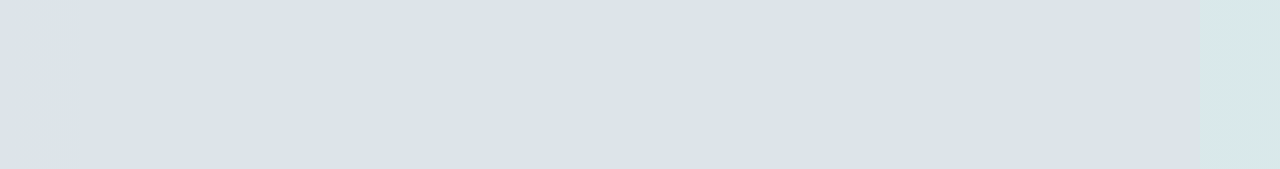
==== commit a3a5dade: "Update branding to LUR's Strategic Growth Innovators, add BJR logo - Changed all 24 instances of "LU" ====
--- a/about.html
+++ b/about.html
@@ -42,7 +42,7 @@
   <!-- Navigation -->
   <nav class="nav scrolled" role="navigation" aria-label="Main navigation">
     <div class="nav__inner">
-      <a href="index.html" class="nav__logo" aria-label="LUR Strategic Growth Innovators Home">
+      <a href="index.html" class="nav__logo" aria-label="LUR's Strategic Growth Innovators Home">
         <img src="assets/lur-icon.png" alt="" class="nav__logo-icon">
         <span class="nav__logo-wordmark">
           <span class="nav__logo-lur">LUR</span>
@@ -78,7 +78,7 @@
       <div class="about-intro reveal">
         <div class="about-intro__portrait">
           <figure class="about__portrait">
-            <img src="assets/latoya-headshot.jpg" alt="Latoya Robinson, Founder of LUR Strategic Growth Innovators">
+            <img src="assets/latoya-headshot.jpg" alt="Latoya Robinson, Founder of LUR's Strategic Growth Innovators">
           </figure>
           <div class="portrait-badge portrait-badge--top-right">
             <span class="portrait-badge__number">20+</span>
@@ -252,7 +252,7 @@
       </div>
     </div>
     <div class="footer__bottom">
-      <p>&copy; 2026 LUR Strategic Growth Innovators. All rights reserved.</p>
+      <p>&copy; 2026 LUR's Strategic Growth Innovators. All rights reserved.</p>
       <p>The Nonprofit Thrive Architect</p>
     </div>
   </footer>
--- a/css/styles.css
+++ b/css/styles.css
@@ -4351,3 +4351,194 @@
   color: var(--warm-gray);
   margin-top: var(--space-xs);
 }
+
+/* ============================================================
+   FAQ ACCORDION (Contact page)
+   ============================================================ */
+
+.faq-accordion {
+  display: flex;
+  flex-direction: column;
+  gap: 0.75rem;
+  margin-top: var(--space-lg);
+}
+
+.faq-item {
+  background: var(--white);
+  border-radius: 16px;
+  overflow: hidden;
+  cursor: pointer;
+  transition: box-shadow 0.3s var(--ease-out);
+  border-left: 4px solid transparent;
+}
+
+.faq-item:hover {
+  box-shadow: 0 4px 20px rgba(16, 49, 64, 0.08);
+}
+
+.faq-item--coral { border-left-color: var(--coral); }
+.faq-item--teal { border-left-color: var(--teal); }
+.faq-item--slate { border-left-color: var(--slate); }
+.faq-item--sand { border-left-color: var(--gold); }
+
+.faq-item__header {
+  display: flex;
+  justify-content: space-between;
+  align-items: center;
+  padding: 1.25rem 1.5rem;
+  transition: background 0.3s;
+}
+
+.faq-item__header:hover {
+  background: rgba(16, 49, 64, 0.02);
+}
+
+.faq-item__question {
+  font-family: var(--font-heading);
+  font-size: 1rem;
+  font-weight: 700;
+  color: var(--navy-dark);
+  line-height: 1.3;
+  flex: 1;
+  padding-right: var(--space-sm);
+}
+
+.faq-item__icon {
+  width: 28px;
+  height: 28px;
+  border-radius: 50%;
+  border: 2px solid rgba(16, 49, 64, 0.15);
+  position: relative;
+  flex-shrink: 0;
+  transition: transform 0.3s, border-color 0.3s, background 0.3s;
+}
+
+.faq-item.active .faq-item__icon {
+  background: var(--navy-dark);
+  border-color: var(--navy-dark);
+}
+
+.faq-item__icon::before,
+.faq-item__icon::after {
+  content: '';
+  position: absolute;
+  background: rgba(16, 49, 64, 0.5);
+  top: 50%;
+  left: 50%;
+}
+
+.faq-item.active .faq-item__icon::before,
+.faq-item.active .faq-item__icon::after {
+  background: var(--white);
+}
+
+.faq-item__icon::before {
+  width: 10px;
+  height: 2px;
+  transform: translate(-50%, -50%);
+}
+
+.faq-item__icon::after {
+  width: 2px;
+  height: 10px;
+  transform: translate(-50%, -50%);
+  transition: transform 0.3s, opacity 0.3s;
+}
+
+.faq-item.active .faq-item__icon::after {
+  opacity: 0;
+  transform: translate(-50%, -50%) rotate(90deg);
+}
+
+.faq-item__answer {
+  max-height: 0;
+  overflow: hidden;
+  transition: max-height 0.4s var(--ease-out), padding 0.4s var(--ease-out);
+  padding: 0 1.5rem;
+}
+
+.faq-item.active .faq-item__answer {
+  max-height: 200px;
+  padding: 0 1.5rem 1.5rem;
+}
+
+.faq-item__answer p {
+  font-size: 0.95rem;
+  color: var(--charcoal);
+  line-height: 1.75;
+}
+
+/* ============================================================
+   HERO VIDEO (updated styling)
+   ============================================================ */
+
+.hero-video {
+  width: 100%;
+  max-width: 520px;
+  border-radius: 16px;
+  box-shadow: 0 20px 60px rgba(16, 49, 64, 0.12);
+  object-fit: cover;
+}
+
+@media (max-width: 768px) {
+  .hero-video {
+    max-width: 100%;
+    margin-top: 2rem;
+  }
+}
+
+/* ============================================================
+   TRUSTED ACROSS THE SECTOR (logo strip)
+   ============================================================ */
+
+.trusted-strip {
+  text-align: center;
+  padding: 2rem 0 3rem;
+  max-width: 1120px;
+  margin: 0 auto;
+  background-color: var(--cream-warm);
+}
+
+.trusted-strip__label {
+  font-family: var(--font-heading);
+  font-weight: 600;
+  font-size: 0.75rem;
+  letter-spacing: 0.15em;
+  text-transform: uppercase;
+  color: var(--slate);
+  margin-bottom: 1.5rem;
+}
+
+.trusted-strip__row {
+  display: flex;
+  align-items: center;
+  justify-content: center;
+  flex-wrap: wrap;
+  gap: 2.5rem;
+  max-width: 1100px;
+  margin: 0 auto;
+  padding: 0 2rem;
+}
+
+.trust-logo {
+  height: 36px;
+  width: auto;
+  object-fit: contain;
+  opacity: 0.55;
+  filter: grayscale(100%);
+  transition: opacity 0.3s ease, filter 0.3s ease;
+}
+
+.trust-logo:hover {
+  opacity: 1;
+  filter: grayscale(0%);
+}
+
+@media (max-width: 768px) {
+  .trusted-strip__row {
+    gap: 1.5rem;
+  }
+  .trust-logo {
+    height: 28px;
+  }
+}
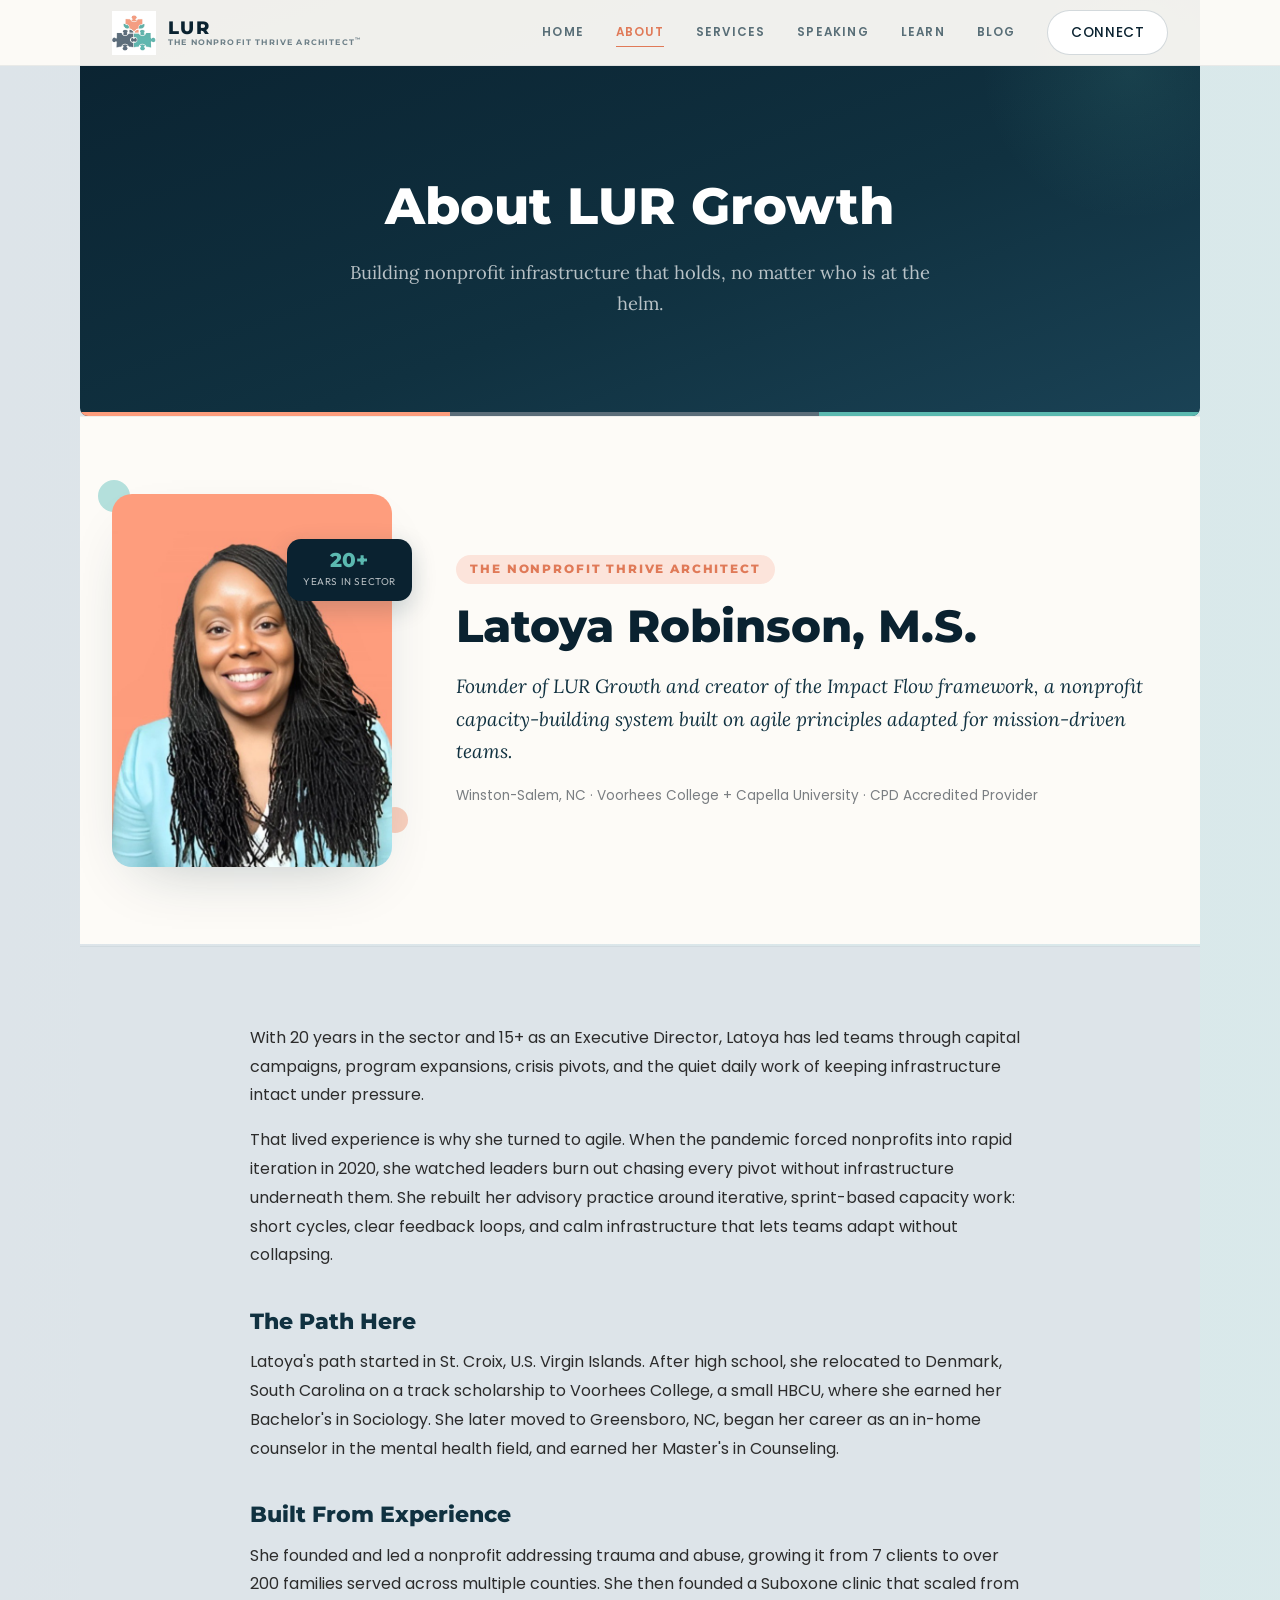
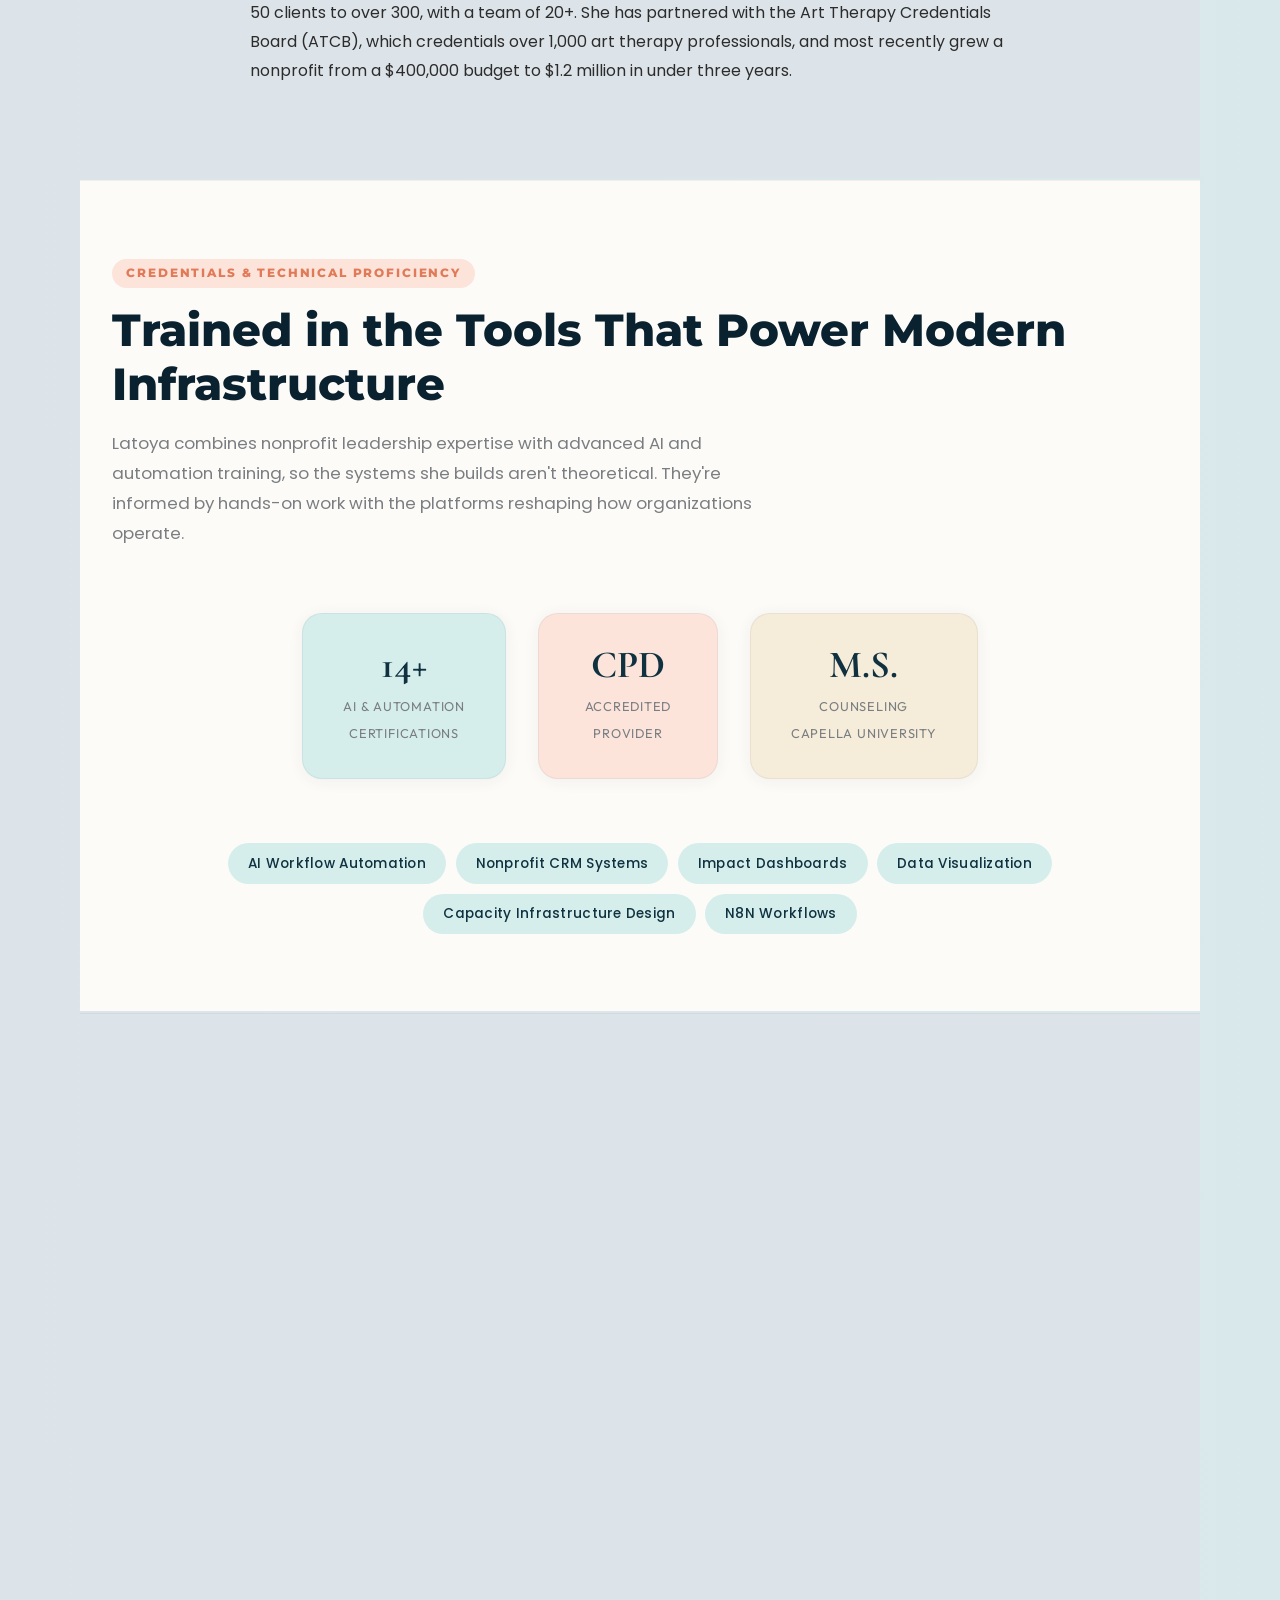
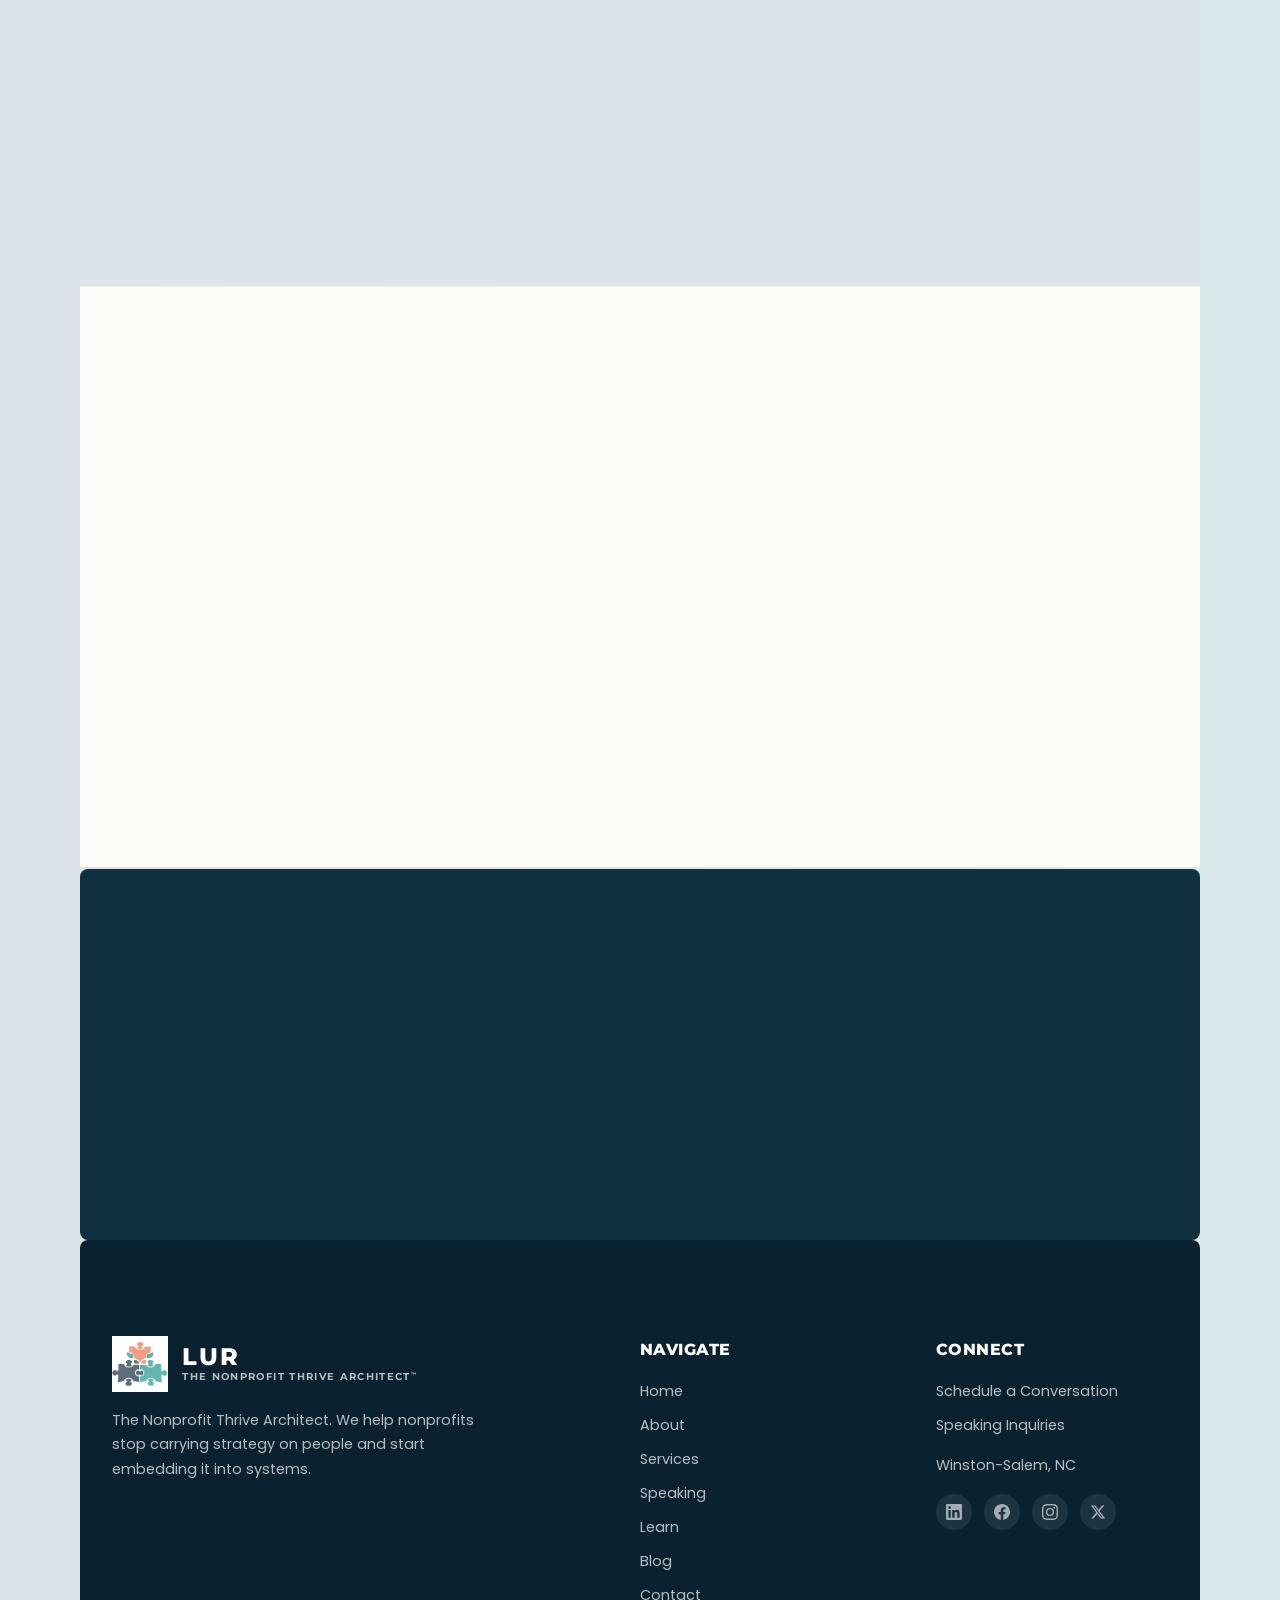
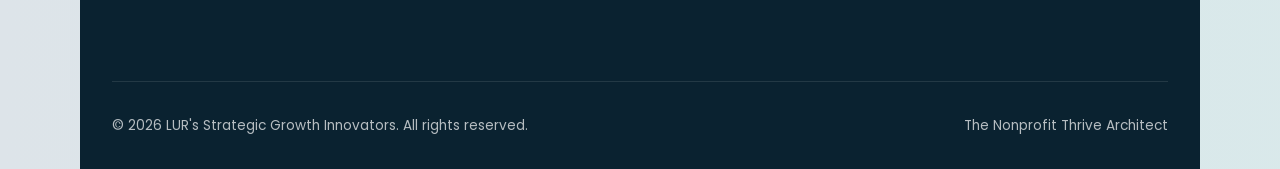
==== commit 416b85f0: "Add favicon, CDS logo, favicon links on all pages - Downloaded LUR puzzle favicon from live site - A" ====
--- a/about.html
+++ b/about.html
@@ -14,6 +14,7 @@
   <meta name="twitter:title" content="About LUR Growth | Latoya Robinson">
   <meta name="twitter:description" content="Meet Latoya Robinson, M.S. — 20+ years in the nonprofit sector, founder of LUR Growth, creator of the Impact Flow framework. Nonprofit capacity building consultant in Winston-Salem, NC.">
   <link rel="canonical" href="https://lurgrowth.com/about.html">
+  <link rel="icon" type="image/png" href="assets/favicon.png">
   <link rel="stylesheet" href="css/styles.css">
 
   <script type="application/ld+json">
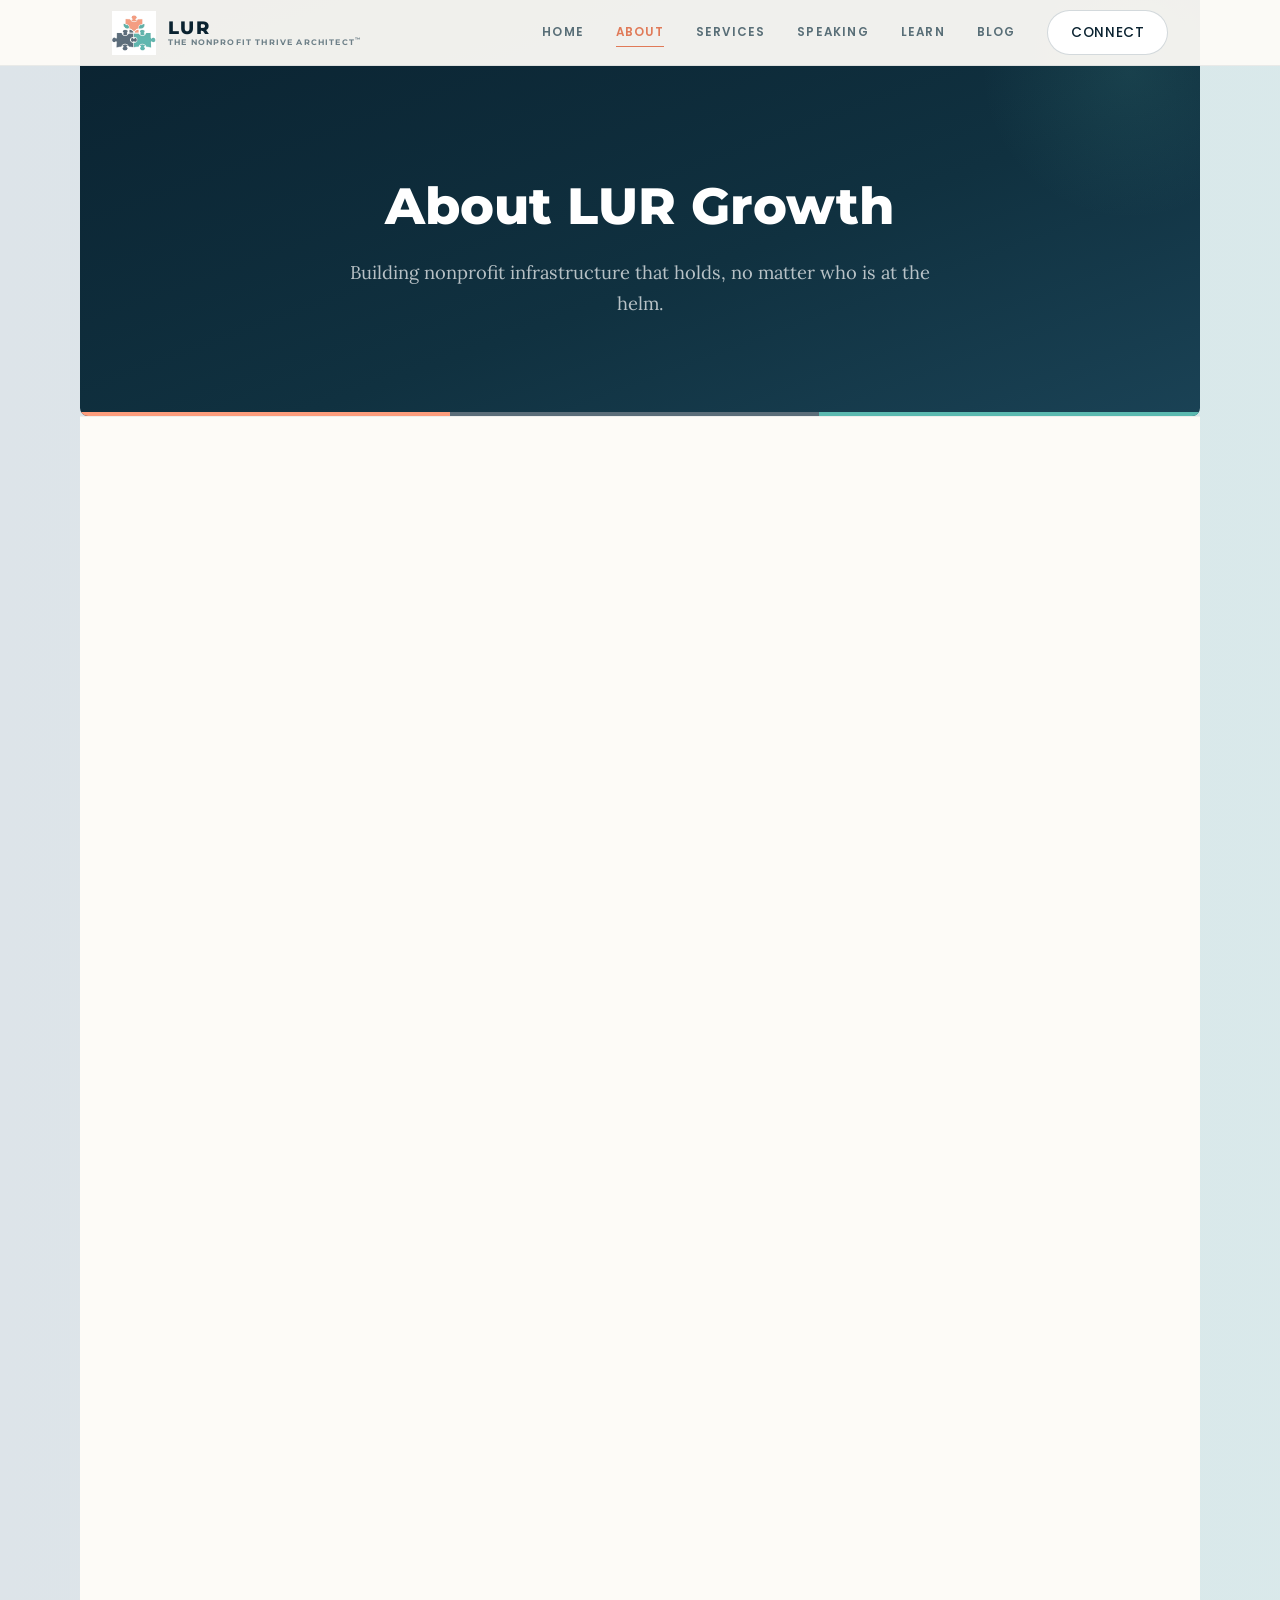
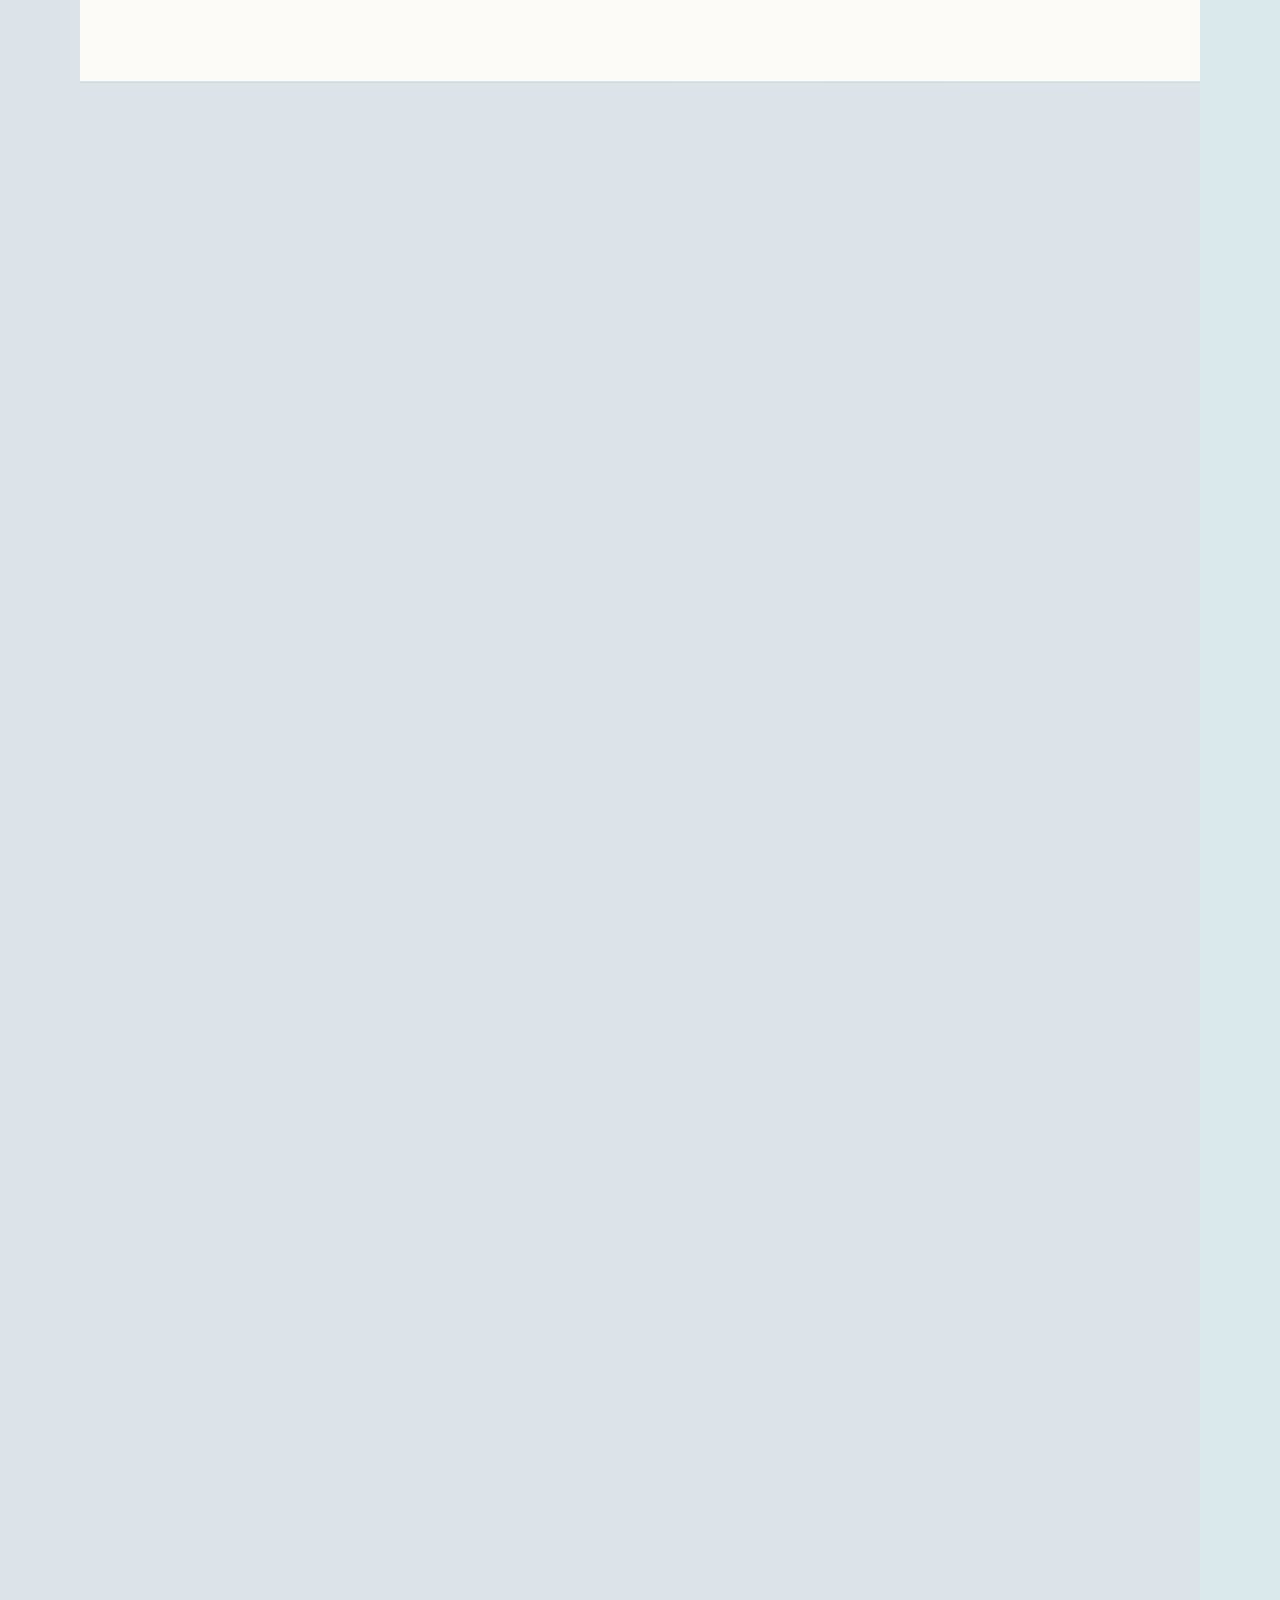
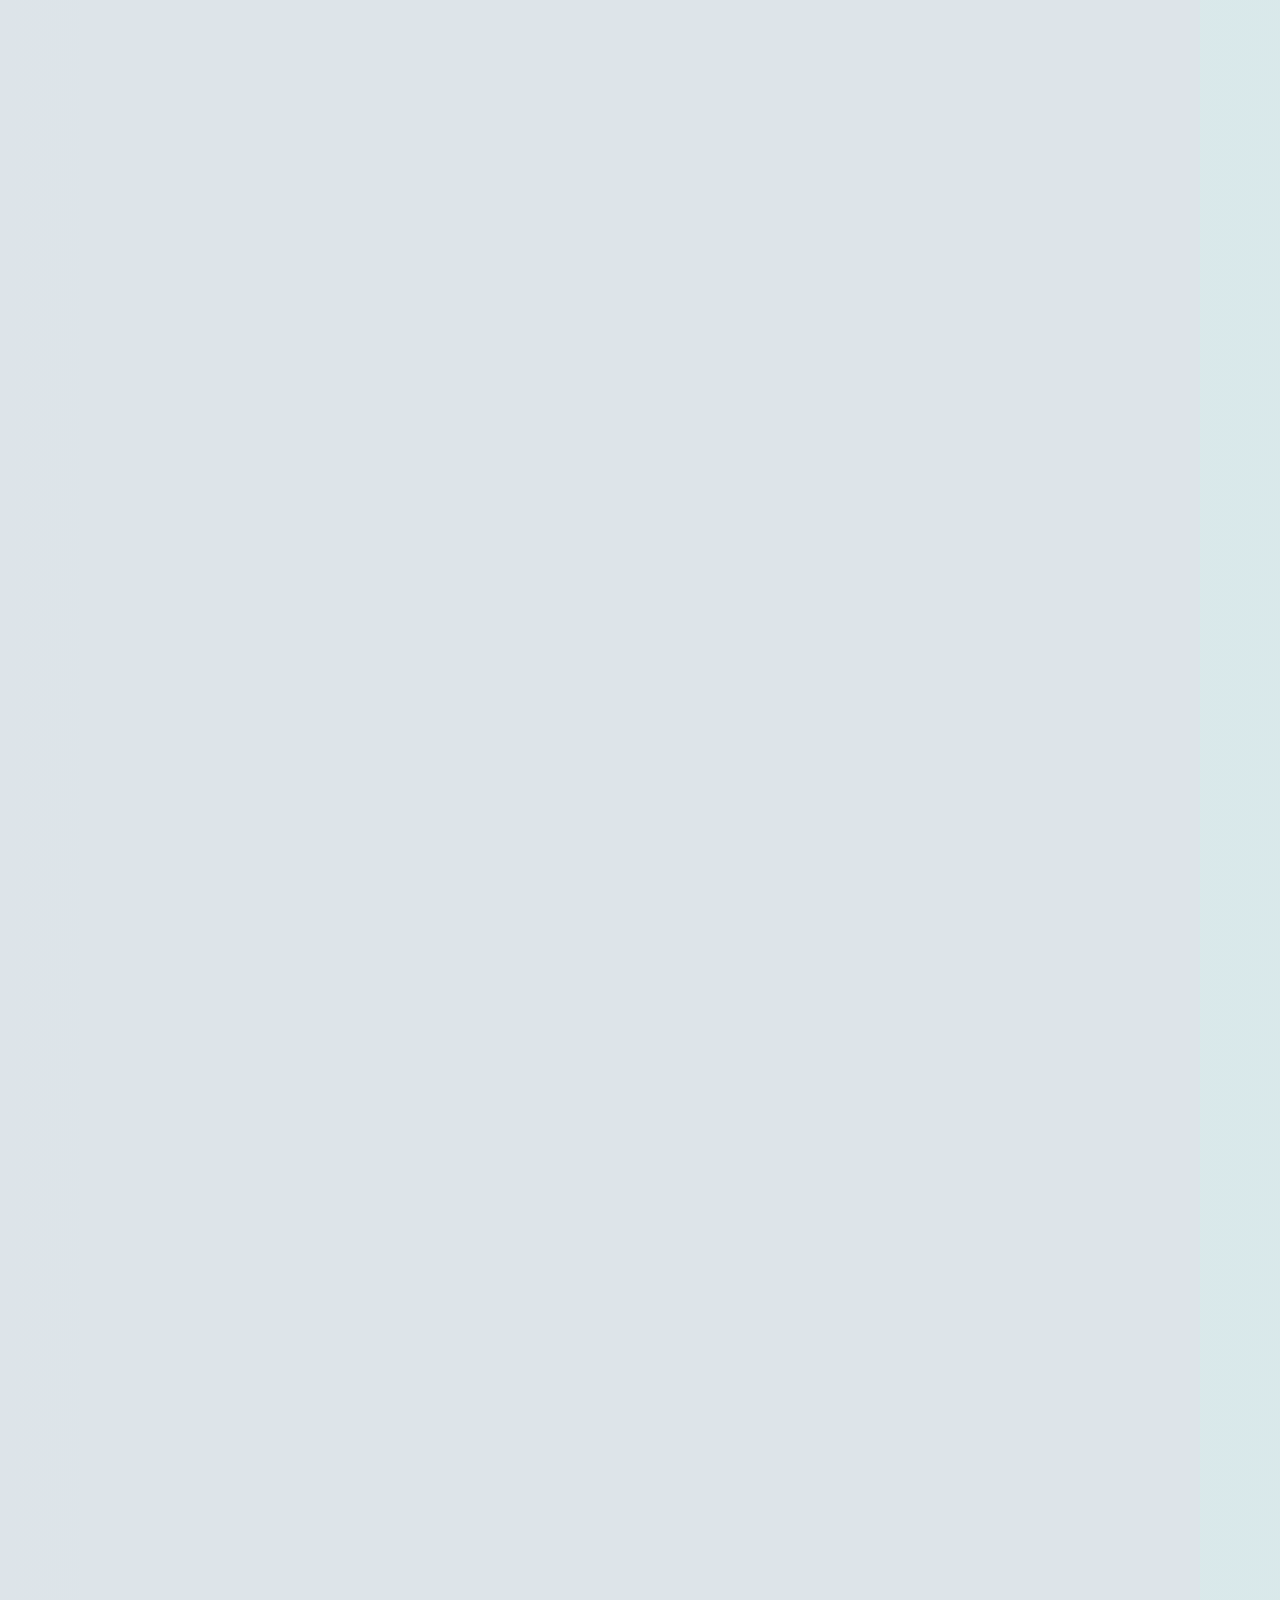
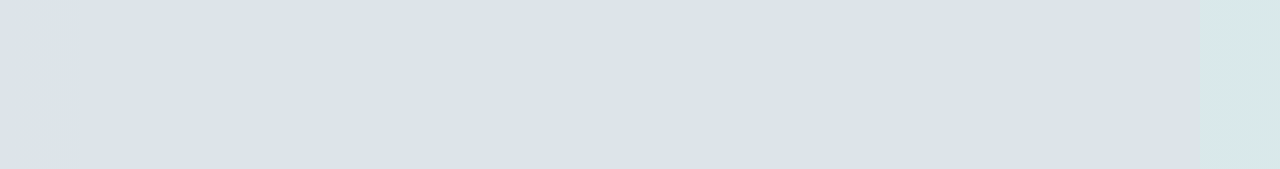
==== commit bb6aa8c1: "Align SEO URLs and add redirect fixes" ====
--- a/about.html
+++ b/about.html
@@ -9,11 +9,11 @@
   <meta property="og:title" content="About LUR Growth | Latoya Robinson">
   <meta property="og:description" content="Meet Latoya Robinson, M.S. — 20+ years in the nonprofit sector, founder of LUR Growth, creator of the Impact Flow framework. Nonprofit capacity building consultant in Winston-Salem, NC.">
   <meta property="og:type" content="website">
-  <meta property="og:url" content="https://lurgrowth.com/about.html">
+  <meta property="og:url" content="https://lurgrowth.com/about">
   <meta name="twitter:card" content="summary_large_image">
   <meta name="twitter:title" content="About LUR Growth | Latoya Robinson">
   <meta name="twitter:description" content="Meet Latoya Robinson, M.S. — 20+ years in the nonprofit sector, founder of LUR Growth, creator of the Impact Flow framework. Nonprofit capacity building consultant in Winston-Salem, NC.">
-  <link rel="canonical" href="https://lurgrowth.com/about.html">
+  <link rel="canonical" href="https://lurgrowth.com/about">
   <link rel="icon" type="image/png" href="assets/favicon.png">
   <link rel="stylesheet" href="css/styles.css">
 
--- a/css/styles.css
+++ b/css/styles.css
@@ -2123,7 +2123,7 @@
   display: flex;
   gap: var(--space-lg);
   width: max-content;
-  animation: credibility-scroll 40s linear infinite;
+  animation: credibility-scroll 60s linear infinite;
   align-items: center;
 }
 
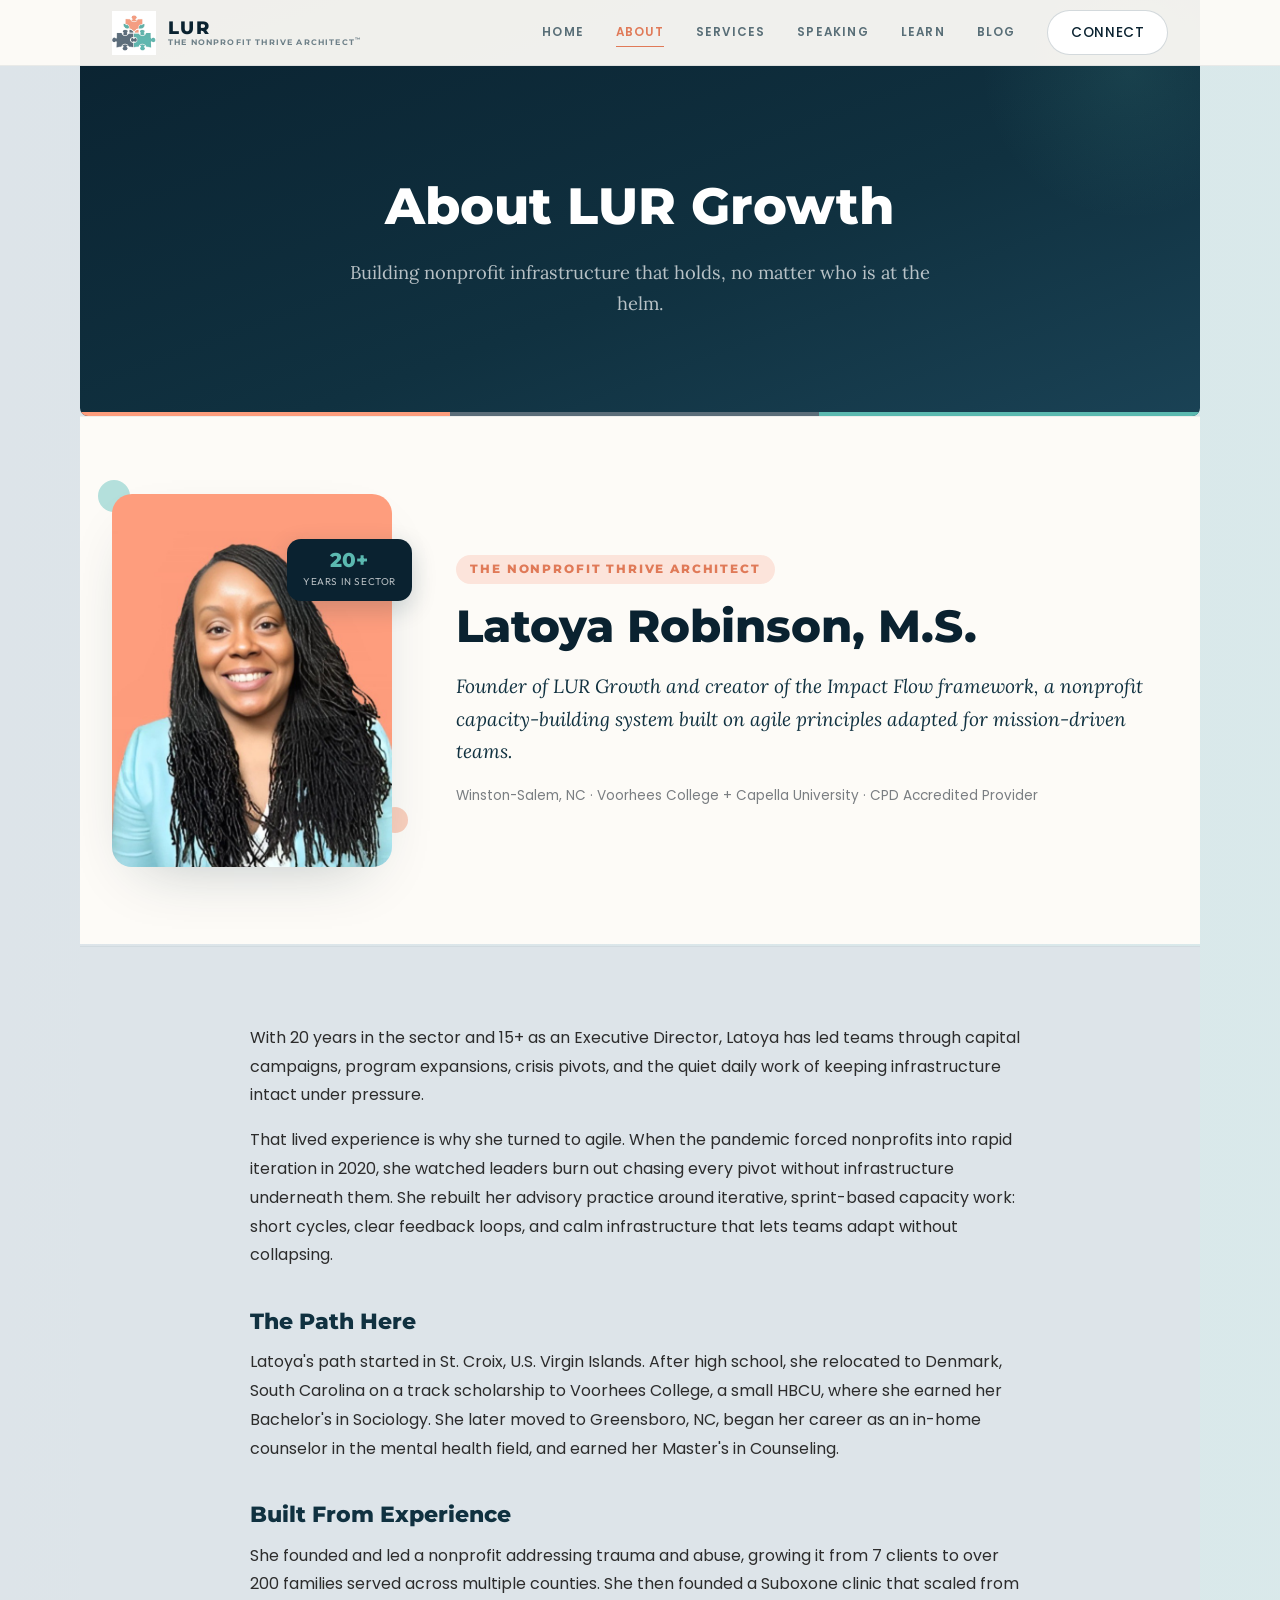
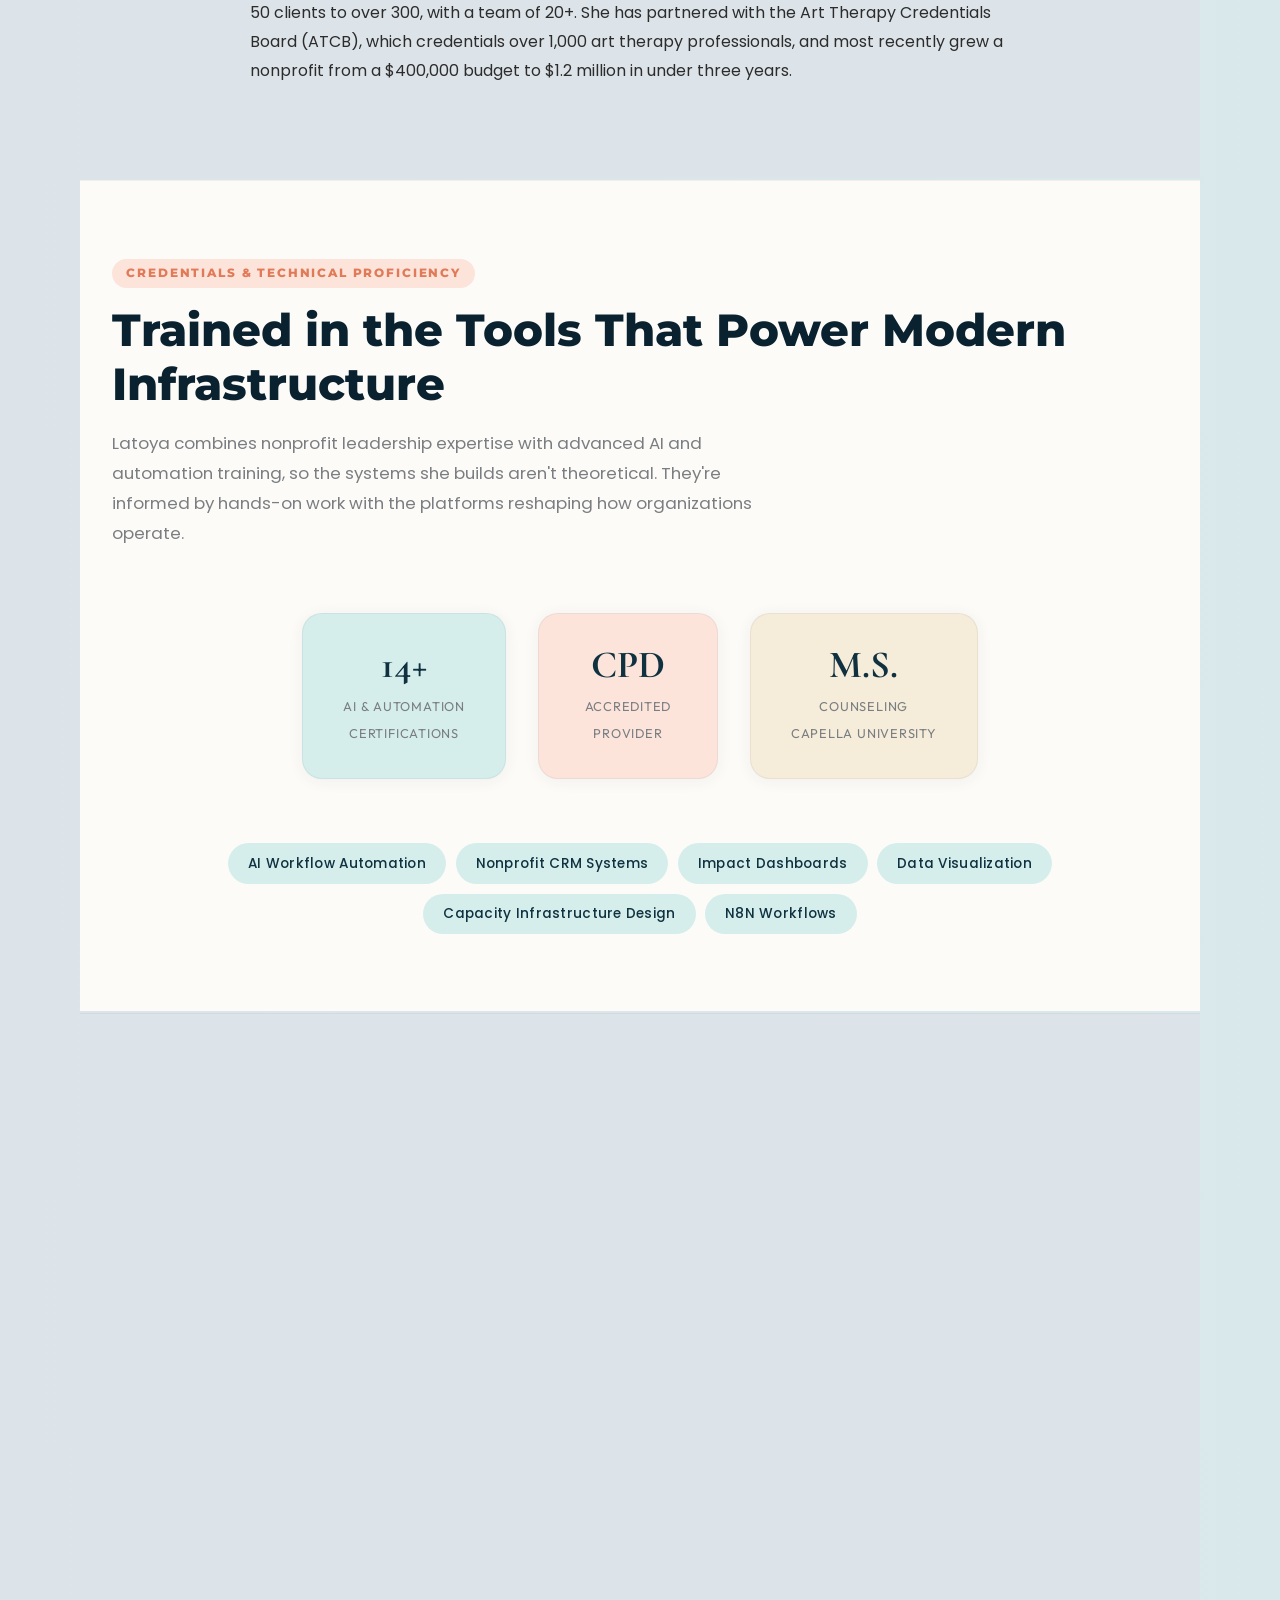
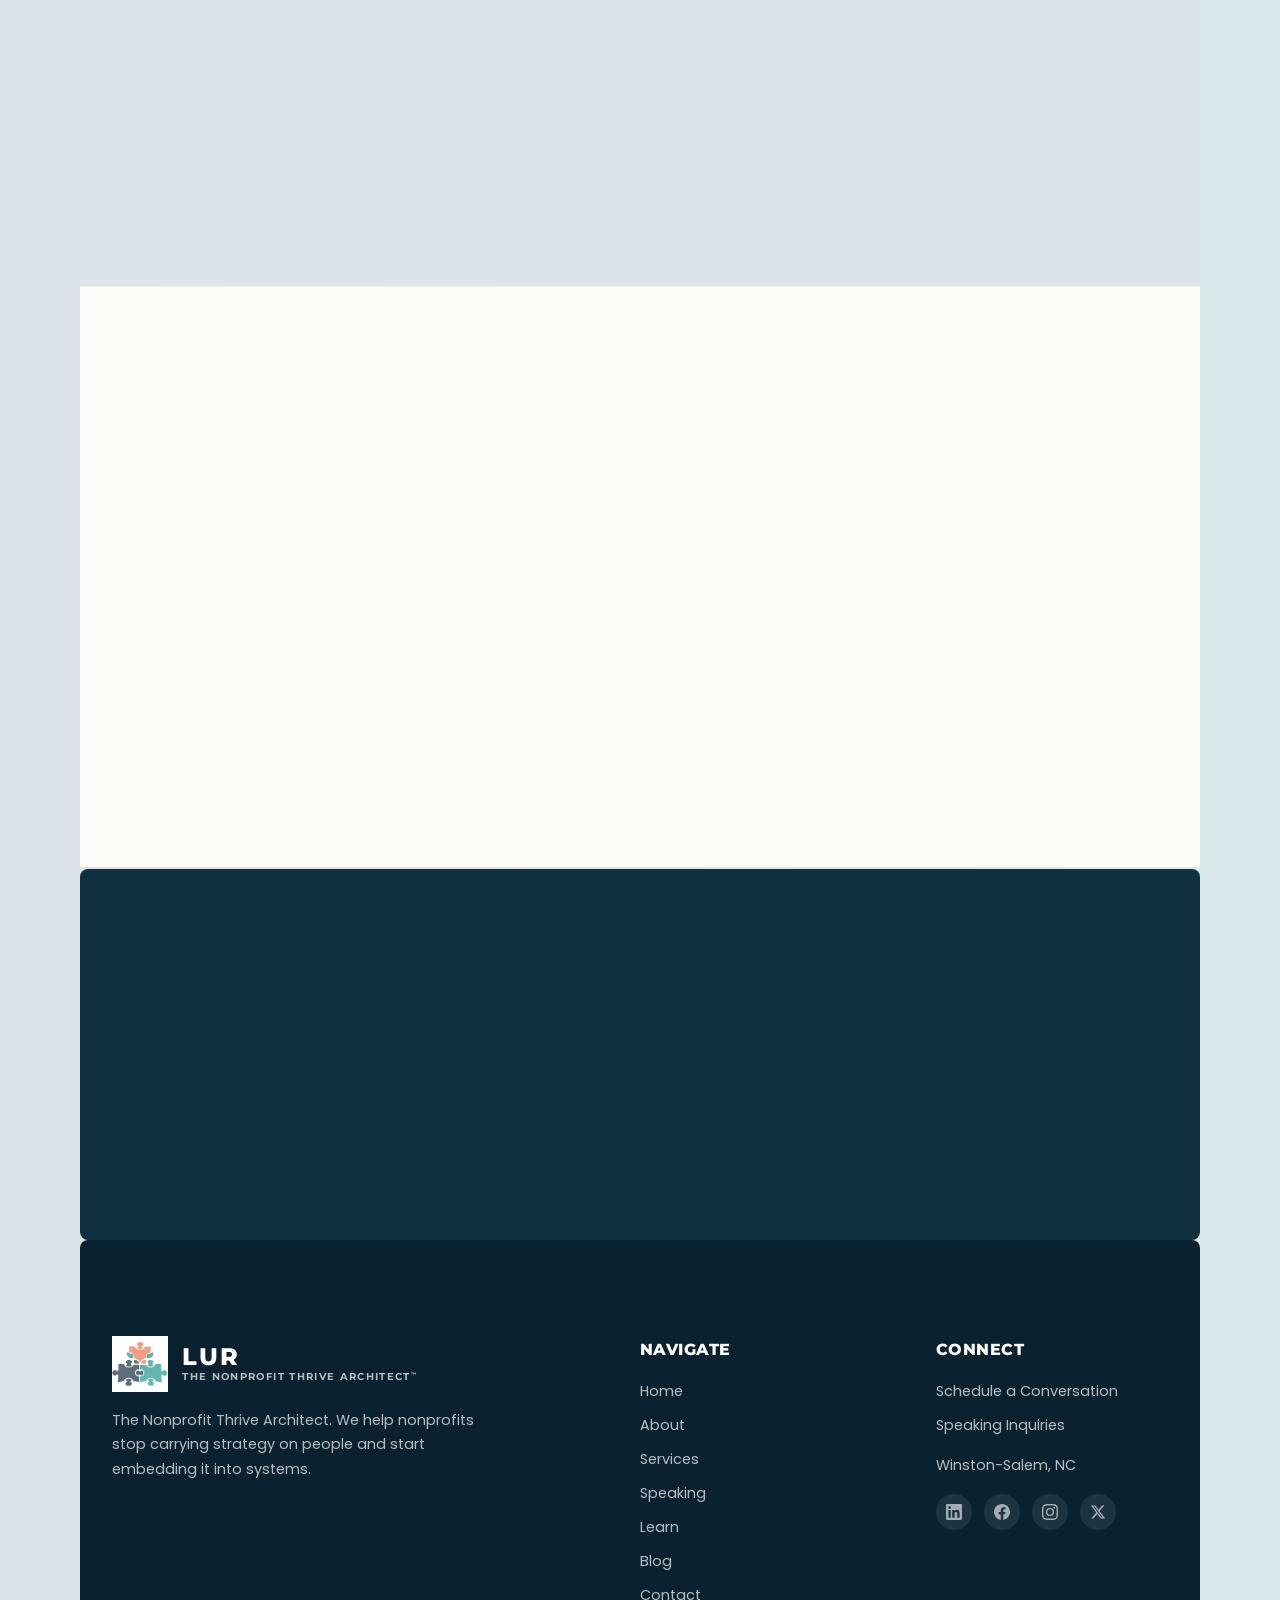
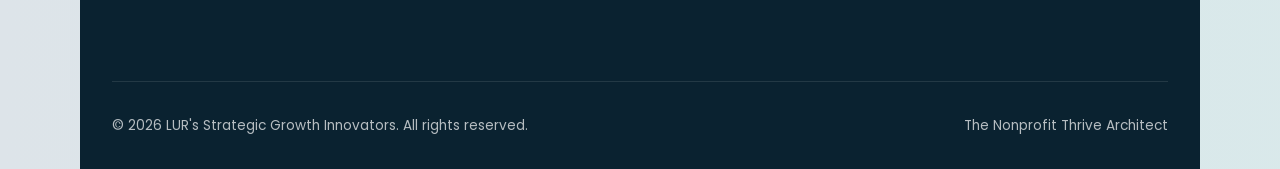
==== commit 6715a10e: "Align canonical URLs with live www host" ====
--- a/about.html
+++ b/about.html
@@ -9,11 +9,11 @@
   <meta property="og:title" content="About LUR Growth | Latoya Robinson">
   <meta property="og:description" content="Meet Latoya Robinson, M.S. — 20+ years in the nonprofit sector, founder of LUR Growth, creator of the Impact Flow framework. Nonprofit capacity building consultant in Winston-Salem, NC.">
   <meta property="og:type" content="website">
-  <meta property="og:url" content="https://lurgrowth.com/about">
+  <meta property="og:url" content="https://www.lurgrowth.com/about">
   <meta name="twitter:card" content="summary_large_image">
   <meta name="twitter:title" content="About LUR Growth | Latoya Robinson">
   <meta name="twitter:description" content="Meet Latoya Robinson, M.S. — 20+ years in the nonprofit sector, founder of LUR Growth, creator of the Impact Flow framework. Nonprofit capacity building consultant in Winston-Salem, NC.">
-  <link rel="canonical" href="https://lurgrowth.com/about">
+  <link rel="canonical" href="https://www.lurgrowth.com/about">
   <link rel="icon" type="image/png" href="assets/favicon.png">
   <link rel="stylesheet" href="css/styles.css">
 
